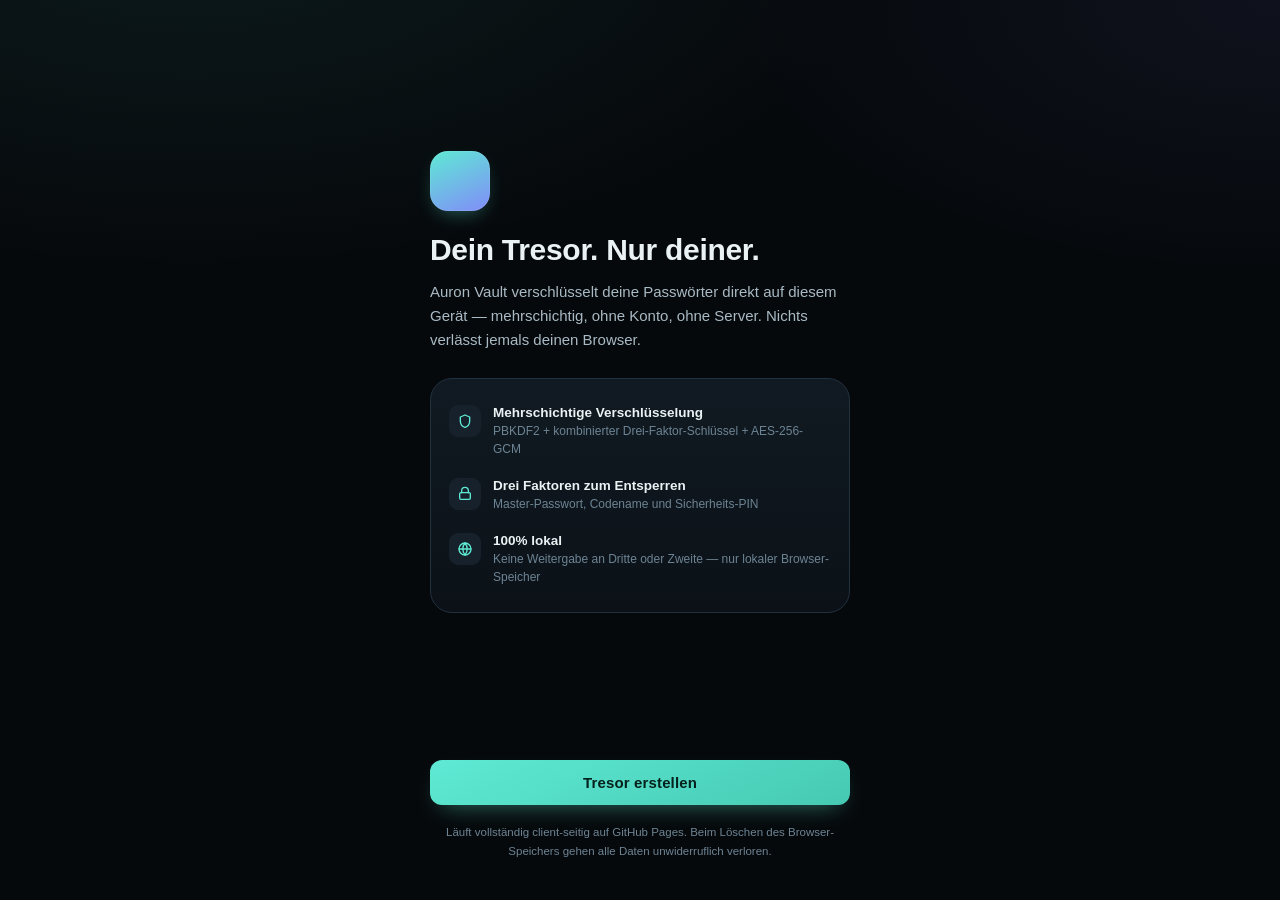
==== index.html @ d72d0cc3 "Add system notifications for vault events" ====
<!DOCTYPE html>
<html lang="de">
<head>
<meta charset="UTF-8">
<meta name="viewport" content="width=device-width, initial-scale=1.0, maximum-scale=1, viewport-fit=cover">
<title>Auron Vault</title>
<meta name="description" content="Auron Vault — lokaler, verschlüsselter Passwort-Tresor und Notizen. Keine Server."><link rel="manifest" href="./manifest.json">
<link rel="icon" href="data:image/svg+xml,%3Csvg xmlns='http://www.w3.org/2000/svg' viewBox='0 0 100 100'%3E%3Cdefs%3E%3ClinearGradient id='g' x1='0' y1='0' x2='1' y2='1'%3E%3Cstop offset='0' stop-color='%235EEAD4'/%3E%3Cstop offset='1' stop-color='%23818CF8'/%3E%3C/linearGradient%3E%3C/defs%3E%3Cpath d='M50 6 L90 24 V50 C90 74 72 90 50 96 C28 90 10 74 10 50 V24 Z' fill='url(%23g)'/%3E%3C/svg%3E">
<style>
:root{
  --bg-0:#06090c;
  --bg-1:#0b1117;
  --bg-2:#111a22;
  --bg-3:#16212b;
  --line:#223140;
  --line-soft:#1a2530;
  --text-0:#eaf2f4;
  --text-1:#a9bac4;
  --text-2:#6d8494;
  --accent:#5eead4;
  --accent-dim:#2f8f81;
  --accent-ink:#04211c;
  --violet:#818cf8;
  --amber:#f0b74d;
  --danger:#ff5c72;
  --danger-dim:#3a1420;
  --danger-ink:#2a0810;
  --ok:#7ee08a;
  --folder:#9b8cff;
  --radius-s:10px;
  --radius-m:16px;
  --radius-l:22px;
  --mono: 'Auron Mono', ui-monospace, 'SFMono-Regular', 'JetBrains Mono', Menlo, Consolas, monospace;
  --sans: 'Auron Sans', -apple-system, BlinkMacSystemFont, 'Segoe UI', Inter, sans-serif;
  --safe-top: env(safe-area-inset-top, 0px);
  --safe-bottom: env(safe-area-inset-bottom, 0px);
}

@font-face{
  font-family:'Auron Sans';
  src: local('Inter'), local('-apple-system');
}

*,*::before,*::after{ box-sizing:border-box; }
html,body{ height:100%; }
body{
  margin:0;
  background:
    radial-gradient(1200px 600px at 15% -10%, rgba(94,234,212,.08), transparent 60%),
    radial-gradient(1000px 500px at 100% 0%, rgba(129,140,248,.07), transparent 55%),
    var(--bg-0);
  color:var(--text-0);
  font-family:var(--sans);
  -webkit-font-smoothing:antialiased;
  overflow-x:hidden;
  min-height:100vh;
  min-height:100dvh;
}
::selection{ background:rgba(94,234,212,.25); color:var(--text-0); }

.hairline-bg{
  position:fixed; inset:0; z-index:0; pointer-events:none;
  background-image:
    linear-gradient(rgba(255,255,255,.025) 1px, transparent 1px),
    linear-gradient(90deg, rgba(255,255,255,.025) 1px, transparent 1px);
  background-size: 34px 34px;
  mask-image: radial-gradient(1000px 700px at 50% 0%, black, transparent 75%);
}

#app{ position:relative; z-index:1; min-height:100vh; min-height:100dvh; display:flex; flex-direction:column; }

/* ---------- Typography ---------- */
h1,h2,h3{ margin:0; font-weight:650; letter-spacing:-0.01em; }
p{ margin:0; }
.eyebrow{
  font-family:var(--mono); font-size:11.5px; letter-spacing:.14em; text-transform:uppercase;
  color:var(--accent); display:flex; align-items:center; gap:8px;
}
.eyebrow::before{ content:''; width:16px; height:1px; background:var(--accent); display:inline-block; }
.mono{ font-family:var(--mono); }

/* ---------- Layout shells ---------- */
.screen{
  display:flex; flex-direction:column; justify-content:center;
  max-width:460px; width:100%; margin:0 auto;
  padding: calc(28px + var(--safe-top)) 20px calc(40px + var(--safe-bottom));
  animation: fadeUp .5s cubic-bezier(.16,1,.3,1);
  min-height:100vh; min-height:100dvh;
}
.screen.wide{ max-width:640px; }
.screen.top{ justify-content:flex-start; }
@keyframes fadeUp{ from{ opacity:0; transform:translateY(10px);} to{opacity:1; transform:translateY(0);} }

.brandmark{ display:flex; align-items:center; gap:11px; }
.brand-icon{
  width:36px; height:36px; border-radius:10px; flex-shrink:0;
  background: linear-gradient(155deg, var(--accent), var(--violet));
  display:flex; align-items:center; justify-content:center;
  box-shadow: 0 0 0 1px rgba(255,255,255,.08) inset, 0 8px 20px -8px rgba(94,234,212,.45);
}
.brand-icon svg{ width:19px; height:19px; }
.brand-name{ font-weight:700; font-size:16.5px; letter-spacing:-.01em; }
.brand-name b{ color:var(--accent); font-weight:700; }

/* ---------- Cards / surfaces ---------- */
.card{
  background: linear-gradient(180deg, var(--bg-2), var(--bg-1));
  border:1px solid var(--line);
  border-radius: var(--radius-l);
  padding:22px;
}
.card + .card{ margin-top:14px; }
.panel{
  background:var(--bg-1);
  border:1px solid var(--line-soft);
  border-radius:var(--radius-m);
  padding:16px;
}

/* ---------- Forms ---------- */
.field{ margin-bottom:16px; }
.field label{
  display:block; font-size:12.5px; color:var(--text-1); margin-bottom:7px;
  font-weight:600; letter-spacing:.01em;
}
.field .hint{ font-size:11.5px; color:var(--text-2); margin-top:6px; line-height:1.5; }
.input-wrap{ position:relative; display:flex; align-items:stretch; }
input[type=text], input[type=password], input[type=tel], textarea{
  width:100%; background:var(--bg-3); border:1px solid var(--line);
  color:var(--text-0); border-radius:var(--radius-s);
  padding:13px 14px; font-size:15.5px; font-family:var(--sans);
  outline:none; transition:border-color .15s, box-shadow .15s, background .15s;
  -webkit-appearance:none;
}
input.mono, .input-mono{ font-family:var(--mono); letter-spacing:.03em; }
input:focus{ border-color:var(--accent-dim); box-shadow:0 0 0 3px rgba(94,234,212,.12); background:var(--bg-2); }
input::placeholder{ color:var(--text-2); }
.input-wrap .toggle-visibility{
  position:absolute; right:6px; top:50%; transform:translateY(-50%);
  background:none; border:none; color:var(--text-2); cursor:pointer;
  padding:8px; border-radius:8px; display:flex;
}
.input-wrap .toggle-visibility:hover{ color:var(--text-1); background:rgba(255,255,255,.04); }
.input-wrap input{ padding-right:42px; }

/* PIN dots input */
.pin-row{ display:flex; gap:10px; justify-content:center; }
.pin-box{
  width:46px; height:54px; border-radius:12px; background:var(--bg-3);
  border:1px solid var(--line); display:flex; align-items:center; justify-content:center;
  font-family:var(--mono); font-size:20px; color:var(--text-0);
}
.pin-box.filled{ border-color:var(--accent-dim); background:var(--bg-2); }
.pin-box.active{ border-color:var(--accent); box-shadow:0 0 0 3px rgba(94,234,212,.12); }
#pinHiddenInput{ position:absolute; opacity:0; pointer-events:none; height:0; width:0; }

/* Codename group input, four segments */
.seg-row{ display:flex; align-items:center; gap:6px; }
.seg-row input{ text-align:center; text-transform:uppercase; padding:13px 6px; }
.seg-sep{ color:var(--text-2); font-family:var(--mono); }

/* ---------- Buttons ---------- */
.btn{
  appearance:none; border:none; cursor:pointer; font-family:var(--sans);
  font-size:15px; font-weight:650; border-radius:12px; padding:14px 18px;
  display:inline-flex; align-items:center; justify-content:center; gap:8px;
  width:100%; transition:transform .12s, filter .12s, background .15s, box-shadow .15s;
  letter-spacing:.01em;
}
.btn:active{ transform:scale(.98); }
.btn-primary{
  background:linear-gradient(155deg, var(--accent), #46c9b3);
  color:var(--accent-ink);
  box-shadow:0 10px 24px -12px rgba(94,234,212,.55);
}
.btn-primary:hover{ filter:brightness(1.06); }
.btn-primary:disabled{ opacity:.4; cursor:not-allowed; filter:none; box-shadow:none; }
.btn-secondary{
  background:var(--bg-3); color:var(--text-0); border:1px solid var(--line);
}
.btn-secondary:hover{ border-color:var(--text-2); }
.btn-ghost{
  background:transparent; color:var(--text-1); border:1px solid transparent;
  padding:10px 12px; width:auto; font-weight:600; font-size:13.5px;
}
.btn-ghost:hover{ color:var(--text-0); background:rgba(255,255,255,.03); }
.btn-danger{
  background:linear-gradient(155deg, var(--danger), #d43a52);
  color:#2a0810; box-shadow:0 10px 24px -12px rgba(255,92,114,.5);
}
.btn-danger:hover{ filter:brightness(1.07); }
.btn-danger-outline{
  background:var(--danger-dim); color:var(--danger); border:1px solid rgba(255,92,114,.35);
}
.btn-sm{ padding:9px 14px; font-size:13px; width:auto; }
.btn-row{ display:flex; gap:10px; }
.btn-row .btn{ flex:1; }
.btn-icon{ width:38px; height:38px; padding:0; border-radius:10px; flex-shrink:0; }

/* ---------- Nav / progress ---------- */
.step-track{ display:flex; gap:6px; margin-bottom:22px; }
.step-dot{ height:4px; flex:1; border-radius:2px; background:var(--line); overflow:hidden; }
.step-dot .fill{ height:100%; width:0%; background:linear-gradient(90deg,var(--accent),var(--violet)); transition:width .35s cubic-bezier(.16,1,.3,1); }

/* ---------- Misc components ---------- */
.badge{
  display:inline-flex; align-items:center; gap:6px; font-size:11px; font-weight:700;
  padding:5px 10px; border-radius:999px; font-family:var(--mono); letter-spacing:.04em;
}
.badge-accent{ background:rgba(94,234,212,.12); color:var(--accent); border:1px solid rgba(94,234,212,.25); }
.badge-amber{ background:rgba(240,183,77,.12); color:var(--amber); border:1px solid rgba(240,183,77,.25); }
.badge-danger{ background:rgba(255,92,114,.12); color:var(--danger); border:1px solid rgba(255,92,114,.3); }
.badge-ok{ background:rgba(126,224,138,.12); color:var(--ok); border:1px solid rgba(126,224,138,.28); }

.divider{ height:1px; background:var(--line-soft); margin:18px 0; border:none; }
.strength-bar{ height:5px; border-radius:3px; background:var(--line); overflow:hidden; margin-top:9px; }
.strength-bar .fill{ height:100%; width:0%; transition:width .25s, background .25s; }

.alert{
  border-radius:14px; padding:14px 15px; font-size:13px; line-height:1.55;
  display:flex; gap:10px; align-items:flex-start;
}
.alert svg{ flex-shrink:0; margin-top:1px; }
.alert-danger{ background:var(--danger-dim); border:1px solid rgba(255,92,114,.3); color:#ffc3cd; }
.alert-amber{ background:rgba(240,183,77,.08); border:1px solid rgba(240,183,77,.25); color:#f5d59a; }
.alert-info{ background:rgba(129,140,248,.08); border:1px solid rgba(129,140,248,.25); color:#c7cbfb; }

.copy-box{
  display:flex; align-items:center; justify-content:space-between; gap:10px;
  background:var(--bg-0); border:1px dashed var(--line); border-radius:12px;
  padding:14px 15px; font-family:var(--mono); font-size:17px; letter-spacing:.08em; color:var(--accent);
  word-break:break-all;
}

.toast-stack{ position:fixed; bottom:calc(20px + var(--safe-bottom)); top:auto; left:0; right:0; z-index:200; display:flex; flex-direction:column-reverse; align-items:center; gap:8px; pointer-events:none; padding:0 16px; transition:bottom .15s; }
.toast-stack.above-tabbar{ bottom:calc(96px + var(--safe-bottom)); }
.toast{
  background:var(--bg-2); border:1px solid var(--line); color:var(--text-0);
  padding:11px 16px; border-radius:12px; font-size:13.5px; font-weight:600;
  box-shadow:0 12px 30px -10px rgba(0,0,0,.6); display:flex; align-items:center; gap:8px;
  animation:toastIn .25s cubic-bezier(.16,1,.3,1);
}
.toast.ok{ border-color:rgba(126,224,138,.35); }
.toast.danger{ border-color:rgba(255,92,114,.4); }
@keyframes toastIn{ from{opacity:0; transform:translateY(10px);} to{opacity:1; transform:translateY(0);} }

/* Modal / sheet */
.overlay{
  position:fixed; inset:0; z-index:150; background:rgba(4,7,10,.72); backdrop-filter:blur(6px);
  display:flex; align-items:flex-end; justify-content:center;
  animation:overlayIn .2s ease;
}
@keyframes overlayIn{ from{opacity:0;} to{opacity:1;} }
@media (min-width:560px){ .overlay{ align-items:center; } }
.sheet{
  width:100%; max-width:440px; background:var(--bg-1); border:1px solid var(--line);
  border-radius:22px 22px 0 0; padding:22px 20px calc(22px + var(--safe-bottom));
  animation:sheetIn .3s cubic-bezier(.16,1,.3,1);
  max-height:88vh; overflow-y:auto;
}
@media (min-width:560px){ .sheet{ border-radius:22px; margin:20px; } }
@keyframes sheetIn{ from{ transform:translateY(24px); opacity:0;} to{transform:translateY(0); opacity:1;} }

/* Dashboard specific */
.topbar{
  display:flex; align-items:center; justify-content:space-between;
  padding: calc(16px + var(--safe-top)) 18px 14px; position:sticky; top:0; z-index:20;
  background:linear-gradient(180deg, var(--bg-0) 65%, transparent);
  backdrop-filter:blur(6px);
}
.main-scroll{ flex:1; max-width:640px; width:100%; margin:0 auto; padding:0 18px calc(96px + var(--safe-bottom)); }
.tabbar{
  position:fixed; bottom:0; left:0; right:0; z-index:60;
  padding: 10px 14px calc(10px + var(--safe-bottom));
  background:linear-gradient(180deg, transparent, var(--bg-0) 30%);
}
.tabbar-inner{
  max-width:420px; margin:0 auto; background:var(--bg-2); border:1px solid var(--line);
  border-radius:18px; display:flex; padding:6px; gap:4px;
  box-shadow:0 16px 40px -14px rgba(0,0,0,.65);
}
.tab-btn{
  flex:1; background:none; border:none; color:var(--text-2); cursor:pointer;
  display:flex; flex-direction:column; align-items:center; gap:3px; padding:8px 4px;
  border-radius:12px; font-size:10.5px; font-weight:700; letter-spacing:.02em; font-family:var(--sans);
  transition:color .15s, background .15s;
}
.tab-btn.active{ color:var(--accent-ink); background:linear-gradient(155deg,var(--accent),#46c9b3); }
.tab-btn svg{ width:19px; height:19px; }

.entry-card{
  background:var(--bg-2); border:1px solid var(--line); border-radius:16px;
  padding:15px; display:flex; align-items:center; gap:13px; cursor:pointer;
  transition:border-color .15s, transform .12s;
}
.entry-card:hover{ border-color:var(--accent-dim); }
.entry-card:active{ transform:scale(.99); }
.entry-card + .entry-card{ margin-top:10px; }
.entry-avatar{
  width:42px; height:42px; border-radius:12px; flex-shrink:0;
  display:flex; align-items:center; justify-content:center; font-weight:700; font-size:15px;
  color:var(--bg-0);
}
.entry-title{ font-weight:650; font-size:14.5px; }
.entry-sub{ font-size:12.5px; color:var(--text-2); margin-top:2px; }
.entry-meta{ margin-left:auto; display:flex; align-items:center; gap:8px; }
.note-folderbar{ display:flex; gap:8px; overflow-x:auto; padding:2px 0 10px; scrollbar-width:none; }
.note-folderbar::-webkit-scrollbar{ display:none; }
.note-folder-chip{ flex:0 0 auto; border:1px solid var(--line); background:var(--bg-2); color:var(--text-1); border-radius:999px; padding:8px 12px; font:600 12px var(--sans); cursor:pointer; }
.note-folder-chip.active{ color:var(--accent-ink); border-color:var(--accent); background:linear-gradient(155deg,var(--accent),#46c9b3); }
.note-folder-chip.manage{ color:var(--folder); border-color:rgba(155,140,255,.35); }
.note-folder-badge{ display:inline-flex; align-items:center; gap:5px; color:var(--folder); font-size:10.5px; margin-top:4px; }

.empty-state{ text-align:center; padding:50px 20px; color:var(--text-2); }
.empty-state svg{ margin-bottom:14px; opacity:.6; }
.empty-state h3{ color:var(--text-1); font-size:15px; margin-bottom:6px; }
.empty-state p{ font-size:13px; max-width:280px; margin:0 auto; line-height:1.6; }

.section-title{ font-size:13px; font-weight:700; color:var(--text-1); letter-spacing:.03em; text-transform:uppercase; margin:22px 0 10px; }
.section-title:first-child{ margin-top:0; }

.settings-row{
  display:flex; align-items:center; justify-content:space-between; gap:12px;
  padding:15px 0; border-bottom:1px solid var(--line-soft);
}
.settings-row:last-child{ border-bottom:none; }
.settings-row-text b{ display:block; font-size:14px; font-weight:650; margin-bottom:3px; }
.settings-row-text span{ font-size:12px; color:var(--text-2); line-height:1.5; display:block; max-width:280px; }

.switch{ width:46px; height:27px; border-radius:999px; background:var(--bg-3); border:1px solid var(--line); position:relative; cursor:pointer; flex-shrink:0; transition:background .2s; }
.switch::after{ content:''; position:absolute; top:2px; left:2px; width:21px; height:21px; border-radius:50%; background:var(--text-1); transition:transform .2s, background .2s; }
.switch.on{ background:var(--accent-dim); border-color:var(--accent); }
.switch.on::after{ transform:translateX(19px); background:var(--accent-ink); }

.mode-card{
  border-radius:18px; padding:18px; border:1.5px solid var(--line); cursor:pointer; transition:border-color .15s, background .15s;
  background:var(--bg-2);
}
.mode-card.selected{ border-color:var(--accent); background:linear-gradient(180deg, rgba(94,234,212,.06), var(--bg-2)); }
.mode-card.danger-mode.selected{ border-color:var(--danger); background:linear-gradient(180deg, rgba(255,92,114,.07), var(--bg-2)); }
.mode-card + .mode-card{ margin-top:12px; }

.gen-controls{ display:flex; align-items:center; gap:10px; margin-top:10px; }
.gen-controls .btn{ width:auto; flex:none; }

.lock-icon-pulse{ animation:pulse 2.4s ease-in-out infinite; }
@keyframes pulse{ 0%,100%{ opacity:1; } 50%{ opacity:.55; } }

.copyable{ cursor:pointer; }
.copyable:active{ opacity:.7; }

.footer-note{ text-align:center; font-size:11.5px; color:var(--text-2); margin-top:18px; line-height:1.6; }
.footer-note a{ color:var(--text-1); }

@media (max-width:380px){
  .pin-box{ width:40px; height:50px; }
  .copy-box{ font-size:14.5px; }
}

.visually-hidden{ position:absolute; width:1px; height:1px; overflow:hidden; clip:rect(0,0,0,0); }
[data-view]{ display:none; }
[data-view].is-active{ display:flex; flex-direction:column; }
<style>
.feature-grid{display:grid;grid-template-columns:repeat(2,minmax(0,1fr));gap:9px;margin:12px 0}.feature-stat{background:var(--bg-2);border:1px solid var(--line);border-radius:14px;padding:13px}.feature-stat b{display:block;font-size:18px;margin-bottom:3px}.feature-stat span{font-size:11px;color:var(--text-2)}
.feature-chip{flex:0 0 auto;border:1px solid var(--line);background:var(--bg-2);color:var(--text-1);border-radius:999px;padding:7px 10px;font:600 11.5px var(--sans);cursor:pointer}.feature-chip.active{background:var(--accent);color:var(--accent-ink);border-color:var(--accent)}
.feature-tools{display:flex;gap:7px;overflow-x:auto;padding-bottom:8px;scrollbar-width:none}.feature-tools::-webkit-scrollbar{display:none}.favorite-mark{color:var(--amber)}.archive-mark{color:var(--text-2);font-size:10px}
.markdown-preview{line-height:1.65;font-size:14px;color:var(--text-1)}.markdown-preview h1,.markdown-preview h2,.markdown-preview h3{color:var(--text-0);margin:12px 0 6px}.markdown-preview code{font-family:var(--mono);background:var(--bg-3);padding:2px 5px;border-radius:5px}
[data-theme="light"]{--bg-0:#f4f7f8;--bg-1:#fff;--bg-2:#edf2f4;--bg-3:#e5ecef;--line:#cbd7dc;--line-soft:#dce5e8;--text-0:#122027;--text-1:#40545d;--text-2:#71848c;--accent-ink:#06352e}
</style></head><body><div id="app"></div>
<div class="toast-stack" id="toastStack"></div>

<script>
/* =========================================================================
   AURON VAULT — Lokaler, verschlüsselter Passwort-Manager
   100% Client-seitig. Keine Netzwerk-Requests. Keine Analytics.
   Alle Daten verbleiben ausschließlich in localStorage des Browsers.
   ========================================================================= */

const AV = {}; // Namespace

/* ---------------------------------------------------------------------
   STORAGE KEYS
--------------------------------------------------------------------- */
AV.KEYS = {
  VAULT_META: 'auron_vault_meta_v1',      // öffentliche, unverschlüsselte Metadaten (Salt, KDF-Params, Vault-Name, verschl. Blob)
  SESSION: 'auron_session_v1',            // rein in-memory, NICHT localStorage (siehe AV.session)
};

/* ---------------------------------------------------------------------
   KRYPTO-KERN
   Mehrschichtige Verschlüsselung:
   1) Master-Passwort + Codename + PIN werden über PBKDF2 (SHA-256, hohe Iterationszahl)
      zu einem Schlüssel-Material kombiniert (getrennte Salts je Faktor).
   2) Die drei abgeleiteten Schlüssel werden per HKDF-artiger Kombination (SHA-256)
      zu einem finalen 256-bit AES-GCM Schlüssel verschmolzen ("Drei-Faktor-Schlüssel").
   3) Nutzdaten (Passwort-Einträge) werden zusätzlich mit AES-GCM verschlüsselt,
      wobei jeder Eintrag sein eigenes IV erhält (envelope encryption).
   4) Der Vault selbst (Liste aller Einträge) ist nochmals als Ganzes AES-GCM-verschlüsselt.
   Damit sind es bewusst mehrere Verschlüsselungs-"Methoden"/Schichten:
   PBKDF2 (Ableitung) -> HKDF-Merge (Kombination dreier Faktoren) -> AES-256-GCM (Envelope, pro Eintrag) -> AES-256-GCM (Gesamt-Vault)
--------------------------------------------------------------------- */
AV.crypto = (() => {
  const enc = new TextEncoder();
  const dec = new TextDecoder();

  function randomBytes(len){
    const b = new Uint8Array(len);
    crypto.getRandomValues(b);
    return b;
  }
  function toB64(buf){
    const bytes = buf instanceof Uint8Array ? buf : new Uint8Array(buf);
    let bin = '';
    for(let i=0;i<bytes.length;i++) bin += String.fromCharCode(bytes[i]);
    return btoa(bin);
  }
  function fromB64(str){
    const bin = atob(str);
    const bytes = new Uint8Array(bin.length);
    for(let i=0;i<bin.length;i++) bytes[i] = bin.charCodeAt(i);
    return bytes;
  }

  async function pbkdf2(input, salt, iterations, bits){
    const keyMaterial = await crypto.subtle.importKey(
      'raw', enc.encode(input), {name:'PBKDF2'}, false, ['deriveBits']
    );
    const bitsBuf = await crypto.subtle.deriveBits(
      { name:'PBKDF2', salt, iterations, hash:'SHA-256' },
      keyMaterial, bits
    );
    return new Uint8Array(bitsBuf);
  }

  async function sha256(bytesArrayList){
    // Kombiniert mehrere Byte-Arrays und hasht sie (HKDF-artige Merge-Stufe)
    let total = 0;
    bytesArrayList.forEach(a => total += a.length);
    const combined = new Uint8Array(total);
    let offset = 0;
    bytesArrayList.forEach(a => { combined.set(a, offset); offset += a.length; });
    const digest = await crypto.subtle.digest('SHA-256', combined);
    return new Uint8Array(digest);
  }

  async function importAesKey(rawKeyBytes){
    return crypto.subtle.importKey('raw', rawKeyBytes, {name:'AES-GCM'}, false, ['encrypt','decrypt']);
  }

  async function aesEncrypt(rawKeyBytes, plaintext){
    const key = await importAesKey(rawKeyBytes);
    const iv = randomBytes(12);
    const ct = await crypto.subtle.encrypt({name:'AES-GCM', iv}, key, enc.encode(plaintext));
    return { iv: toB64(iv), ct: toB64(ct) };
  }

  async function aesDecrypt(rawKeyBytes, ivB64, ctB64){
    const key = await importAesKey(rawKeyBytes);
    const iv = fromB64(ivB64);
    const ct = fromB64(ctB64);
    const pt = await crypto.subtle.decrypt({name:'AES-GCM', iv}, key, ct);
    return dec.decode(pt);
  }

  const ITER_MASTER = 210000;
  const ITER_CODENAME = 120000;
  const ITER_PIN = 60000;

  /**
   * Leitet aus den drei Geheimnissen (Master-Passwort, Codename, PIN)
   * einen finalen 256-bit Schlüssel ab. Jeder Faktor bekommt eigenes Salt
   * und eigene Iterationsanzahl (unterschiedliche "Methoden"-Gewichtung),
   * anschließend werden die drei Zwischenergebnisse via SHA-256 verschmolzen.
   */
  async function deriveVaultKey(masterPassword, codename, pin, salts){
    const kMaster = await pbkdf2(masterPassword, fromB64(salts.masterSalt), ITER_MASTER, 256);
    const kCode   = await pbkdf2(codename.toUpperCase(), fromB64(salts.codeSalt), ITER_CODENAME, 256);
    const kPin    = await pbkdf2(pin, fromB64(salts.pinSalt), ITER_PIN, 256);
    const merged  = await sha256([kMaster, kCode, kPin, enc.encode('AURON-VAULT-v1')]);
    return merged; // Uint8Array(32)
  }

  async function hashForVerification(bytes, extraSaltB64){
    // Separater Verifier-Hash (nicht der eigentliche Schlüssel!), um Login ohne
    // Entschlüsselung testen zu können, ohne den echten Schlüssel preiszugeben.
    const salt = fromB64(extraSaltB64);
    const h = await sha256([bytes, salt]);
    return toB64(h);
  }

  function genSalt(){ return toB64(randomBytes(16)); }

  return { randomBytes, toB64, fromB64, pbkdf2, sha256, aesEncrypt, aesDecrypt, deriveVaultKey, hashForVerification, genSalt };
})();

/* ---------------------------------------------------------------------
   GENERATOREN — Codename, Passwort, PIN, Recovery-Code
--------------------------------------------------------------------- */
AV.gen = (() => {
  const ALPHA = 'ABCDEFGHJKLMNPQRSTUVWXYZ'; // ohne I,O zur besseren Lesbarkeit
  const DIGITS = '0123456789';

  function pick(str){ return str[Math.floor(Math.random()*str.length)]; }
  function randDigits(n){ let s=''; for(let i=0;i<n;i++) s+=pick(DIGITS); return s; }
  function randAlphaNum2(){ return pick(ALPHA) + pick(DIGITS); }

  /** Codename im Format N7-X4-X9-21 : drei Blöcke (Buchstabe+Ziffer) + ein Block aus zwei Ziffern */
  function codename(){
    return [randAlphaNum2(), randAlphaNum2(), randAlphaNum2(), randDigits(2)].join('-');
  }
  function isValidCodenameFormat(v){
    return /^[A-Z]\d-[A-Z]\d-[A-Z]\d-\d{2}$/.test((v||'').toUpperCase());
  }

  /** Starkes Master-Passwort: Mischung aus Wörtern + Sonderzeichen + Zahlen, min. 20 Zeichen */
  const WORDS = ['Fjord','Nebel','Kompass','Granit','Zeder','Klippe','Meridian','Aster','Falke','Ozean','Ember','Krater','Halcyon','Vesper','Onyx','Lumen','Zephyr','Coral','Basalt','Rune','Delta','Orion','Vault','Cipher','Quarz','Sirius','Tundra','Amber','Nova','Glacier'];
  const SPECIAL = '!@#$%^&*-_+=?';
  function masterPassword(len=24){
    let parts = [];
    while(parts.join('').length < len - 6){
      parts.push(pick(WORDS));
    }
    let pw = parts.join(pick(SPECIAL));
    pw += pick(SPECIAL) + randDigits(3) + pick(SPECIAL);
    // Großbuchstaben in der Mitte einstreuen
    if(Math.random()>0.5){ pw = pw.slice(0,1).toUpperCase()+pw.slice(1); }
    while(pw.length < len){ pw += pick(DIGITS); }
    return pw.slice(0, Math.max(len, pw.length));
  }

  function pin(n=6){ return randDigits(n); }

  /** Recovery Code: 6 Gruppen à 4 alphanumerische Zeichen, sehr hohe Entropie */
  function recoveryCode(){
    const SET = 'ABCDEFGHJKLMNPQRSTUVWXYZ23456789';
    const groups = [];
    for(let g=0; g<6; g++){
      let block='';
      for(let i=0;i<4;i++) block += pick(SET);
      groups.push(block);
    }
    return groups.join('-');
  }

  function entryPassword(len=18, opts={upper:true,lower:true,digits:true,symbols:true}){
    let pool = '';
    if(opts.lower) pool += 'abcdefghijkmnopqrstuvwxyz';
    if(opts.upper) pool += ALPHA;
    if(opts.digits) pool += DIGITS;
    if(opts.symbols) pool += '!@#$%^&*-_+=?';
    if(!pool) pool = 'abcdefghijkmnopqrstuvwxyz';
    let out = '';
    for(let i=0;i<len;i++) out += pick(pool);
    return out;
  }

  return { codename, isValidCodenameFormat, masterPassword, pin, recoveryCode, entryPassword };
})();

/* ---------------------------------------------------------------------
   PASSWORT-STÄRKE-SCHÄTZUNG (heuristisch, rein lokal)
--------------------------------------------------------------------- */
AV.strength = (pw) => {
  if(!pw) return {score:0,label:'—',color:'var(--line)'};
  let score = 0;
  if(pw.length >= 8) score++;
  if(pw.length >= 14) score++;
  if(pw.length >= 20) score++;
  if(/[a-z]/.test(pw) && /[A-Z]/.test(pw)) score++;
  if(/\d/.test(pw)) score++;
  if(/[^A-Za-z0-9]/.test(pw)) score++;
  const map = [
    {label:'Sehr schwach', color:'var(--danger)'},
    {label:'Schwach', color:'var(--danger)'},
    {label:'Ausreichend', color:'var(--amber)'},
    {label:'Gut', color:'var(--amber)'},
    {label:'Stark', color:'var(--ok)'},
    {label:'Sehr stark', color:'var(--accent)'},
    {label:'Exzellent', color:'var(--accent)'},
  ];
  const idx = Math.min(score, map.length-1);
  return { score: Math.min(100, Math.round((score/6)*100)), ...map[idx] };
};

/* ---------------------------------------------------------------------
   STORAGE LAYER
   AV.KEYS.VAULT_META enthält ausschließlich verschlüsselte / gehashte Daten
   plus unkritische Metadaten (Vault-Name, Erstellungsdatum, Modus).
   Nichts davon verlässt jemals den Browser (kein fetch/XHR im gesamten Code).
--------------------------------------------------------------------- */
AV.store = {
  loadMeta(){
    try{
      const raw = localStorage.getItem(AV.KEYS.VAULT_META);
      return raw ? JSON.parse(raw) : null;
    }catch(e){ return null; }
  },
  saveMeta(meta){
    localStorage.setItem(AV.KEYS.VAULT_META, JSON.stringify(meta));
  },
  wipeAll(){
    localStorage.removeItem(AV.KEYS.VAULT_META);
  },
  exists(){
    return !!AV.store.loadMeta();
  }
};

/* ---------------------------------------------------------------------
   APP STATE (in-memory only für sensible Laufzeitdaten)
--------------------------------------------------------------------- */
AV.state = {
  route: 'loading',
  onboarding: {
    vaultName: '',
    codename: '',
    masterPassword: '',
    pin: '',
    mode: 'secure', // 'secure' | 'extreme'
  },
  session: {
    unlocked: false,
    vaultKey: null,        // Uint8Array(32) — nur im Speicher, nie persistiert
    entries: [],            // entschlüsselte Einträge, nur im Speicher
    notes: [],               // entschlüsselte Notizen, nur im Speicher
    folders: [],              // verschlüsselte Notizen-Ordner, nur im Speicher
    trash: {notes:[],entries:[]},
    failedAttempts: 0,
    recoveryLockActive: false,
  },
  loginForm: { masterPassword:'', codename:'', pin:'' },
  ui: {
    activeTab: 'vault',
    revealedEntryId: null,
    activeNotesFolder: null,
  }
};

function toast(msg, kind=''){
  const stack = document.getElementById('toastStack');
  stack.classList.toggle('above-tabbar', !!document.querySelector('.tabbar'));
  const el = document.createElement('div');
  el.className = 'toast ' + kind;
  el.textContent = msg;
  stack.appendChild(el);

  // Wenn System-Benachrichtigungen aktiviert sind, wird jede wichtige
  // Auron-Vault-Aktion, die einen Toast auslöst, zusätzlich gemeldet.
  try{
    const meta = AV.store.loadMeta();
    if(
      meta?.notificationsEnabled &&
      'Notification' in window &&
      Notification.permission === 'granted' &&
      typeof notify === 'function'
    ){
      setTimeout(()=>notify('Auron Vault', msg, 'auron-event-' + Date.now()), 0);
    }
  }catch(e){}

  setTimeout(()=>{ el.style.transition='opacity .25s, transform .25s'; el.style.opacity='0'; el.style.transform='translateY(6px)'; setTimeout(()=>el.remove(), 250); }, 2600);
}

function copyToClipboard(text, label){
  navigator.clipboard?.writeText(text).then(()=>{
    toast((label||'Kopiert') + ' in Zwischenablage', 'ok');
  }).catch(()=>{ toast('Kopieren fehlgeschlagen', 'danger'); });
}

function el(tag, attrs={}, children=[]){
  const e = document.createElement(tag);
  for(const [k,v] of Object.entries(attrs)){
    if(k==='class') e.className = v;
    else if(k==='html') e.innerHTML = v;
    else if(k.startsWith('on') && typeof v === 'function') e.addEventListener(k.slice(2), v);
    else if(v !== false && v !== null && v !== undefined) e.setAttribute(k, v);
  }
  (Array.isArray(children)?children:[children]).forEach(c=>{
    if(c===null||c===undefined) return;
    e.appendChild(typeof c === 'string' ? document.createTextNode(c) : c);
  });
  return e;
}

function svgIcon(name, size=18){
  const icons = {
    shield: `<path d="M12 3l7 3v6c0 5-3.5 8.5-7 9.5-3.5-1-7-4.5-7-9.5V6l7-3z"/>`,
    lock: `<rect x="4" y="10" width="16" height="10" rx="2"/><path d="M7 10V7a5 5 0 0110 0v3"/>`,
    eye: `<path d="M1 12s4-7 11-7 11 7 11 7-4 7-11 7-11-7-11-7z"/><circle cx="12" cy="12" r="3"/>`,
    eyeOff: `<path d="M3 3l18 18"/><path d="M10.6 5.1A11 11 0 0112 5c7 0 11 7 11 7a17.7 17.7 0 01-3.6 4.4M6.5 6.6C3.4 8.5 1 12 1 12s4 7 11 7a10.8 10.8 0 004.5-1"/><path d="M9.9 9.9a3 3 0 104.2 4.2"/>`,
    copy: `<rect x="9" y="9" width="12" height="12" rx="2"/><path d="M5 15H4a2 2 0 01-2-2V4a2 2 0 012-2h9a2 2 0 012 2v1"/>`,
    plus: `<path d="M12 5v14M5 12h14"/>`,
    folder: `<path d="M3 7a2 2 0 012-2h5l2 2h7a2 2 0 012 2v8a2 2 0 01-2 2H5a2 2 0 01-2-2V7z"/>`,
    folderPlus: `<path d="M3 7a2 2 0 012-2h5l2 2h7a2 2 0 012 2v8a2 2 0 01-2 2H5a2 2 0 01-2-2V7z"/><path d="M12 10v6M9 13h6"/>`,
    files: `<path d="M6 3h9l4 4v14H6a2 2 0 01-2-2V5a2 2 0 012-2z"/><path d="M15 3v5h5M8 12h8M8 16h8"/>`,
    key: `<circle cx="8" cy="15" r="4"/><path d="M10.5 12.5L20 3M17 6l3 3M14 9l2 2"/>`,
    settings: `<circle cx="12" cy="12" r="3"/><path d="M19.4 15a1.7 1.7 0 00.3 1.9l.1.1a2 2 0 11-2.8 2.8l-.1-.1a1.7 1.7 0 00-1.9-.3 1.7 1.7 0 00-1 1.5V21a2 2 0 01-4 0v-.1a1.7 1.7 0 00-1-1.6 1.7 1.7 0 00-1.9.3l-.1.1a2 2 0 11-2.8-2.8l.1-.1a1.7 1.7 0 00.3-1.9 1.7 1.7 0 00-1.5-1H3a2 2 0 010-4h.1a1.7 1.7 0 001.5-1 1.7 1.7 0 00-.3-1.9l-.1-.1a2 2 0 112.8-2.8l.1.1a1.7 1.7 0 001.9.3H9a1.7 1.7 0 001-1.5V3a2 2 0 014 0v.1a1.7 1.7 0 001 1.5 1.7 1.7 0 001.9-.3l.1-.1a2 2 0 112.8 2.8l-.1.1a1.7 1.7 0 00-.3 1.9V9a1.7 1.7 0 001.5 1H21a2 2 0 010 4h-.1a1.7 1.7 0 00-1.5 1z"/>`,
    alertTriangle: `<path d="M10.3 3.9L1.8 18a2 2 0 001.7 3h17a2 2 0 001.7-3L13.7 3.9a2 2 0 00-3.4 0z"/><path d="M12 9v4M12 17h.01"/>`,
    refresh: `<path d="M23 4v6h-6M1 20v-6h6"/><path d="M3.5 9a9 9 0 0114.9-3.4L23 10M1 14l4.6 4.4A9 9 0 0020.5 15"/>`,
    chevronRight: `<path d="M9 18l6-6-6-6"/>`,
    trash: `<path d="M3 6h18M8 6V4a2 2 0 012-2h4a2 2 0 012 2v2m3 0l-1 14a2 2 0 01-2 2H7a2 2 0 01-2-2L4 6h16z"/>`,
    check: `<path d="M20 6L9 17l-5-5"/>`,
    logout: `<path d="M9 21H5a2 2 0 01-2-2V5a2 2 0 012-2h4"/><path d="M16 17l5-5-5-5"/><path d="M21 12H9"/>`,
    edit: `<path d="M11 4H4a2 2 0 00-2 2v14a2 2 0 002 2h14a2 2 0 002-2v-7"/><path d="M18.5 2.5a2.1 2.1 0 013 3L12 15l-4 1 1-4 9.5-9.5z"/>`,
    search: `<circle cx="11" cy="11" r="7"/><path d="M21 21l-4.35-4.35"/>`,
    globe: `<circle cx="12" cy="12" r="9"/><path d="M3 12h18M12 3a14 14 0 010 18 14 14 0 010-18z"/>`,
    x: `<path d="M18 6L6 18M6 6l12 12"/>`,
    info: `<circle cx="12" cy="12" r="9"/><path d="M12 8h.01M11 12h1v5h1"/>`,
    zap: `<path d="M13 2L3 14h7l-1 8 11-13h-7l1-7z"/>`,
    dice: `<rect x="3" y="3" width="18" height="18" rx="4"/><circle cx="8" cy="8" r="1.2"/><circle cx="16" cy="16" r="1.2"/><circle cx="12" cy="12" r="1.2"/>`,
    download: `<path d="M12 3v12M6 11l6 6 6-6"/><path d="M4 21h16"/>`,
    fingerprint: `<path d="M12 3a9 9 0 00-9 9c0 3 1 5 2 6M12 3a9 9 0 019 9c0 4-1 6-2 7"/><path d="M12 7a5 5 0 00-5 5c0 3 1 4.5 2 6M12 7a5 5 0 015 5c0 2-.5 3.5-1.5 5"/><path d="M12 11a1 1 0 00-1 1c0 2 .5 3.5 1.5 5"/>`,
  };
  return `<svg width="${size}" height="${size}" viewBox="0 0 24 24" fill="none" stroke="currentColor" stroke-width="2" stroke-linecap="round" stroke-linejoin="round">${icons[name]||''}</svg>`;
}

/* ---------------------------------------------------------------------
   ROUTER
--------------------------------------------------------------------- */
function render(){
  const app = document.getElementById('app');
  app.innerHTML = '';
  const route = AV.state.route;
  const view = AV.views[route];
  if(view) app.appendChild(view());
}
function goTo(route){ AV.state.route = route; render(); window.scrollTo(0,0); }

AV.views = {};

function brandHeader(sub){
  return el('div', {class:'brandmark', style:'margin-bottom:26px;'}, [
    el('div',{class:'brand-icon'},[]),
    el('div',{},[
      el('div',{class:'brand-name'},['Auron ', el('b',{},'Vault')]),
      sub ? el('div',{style:'font-size:11px;color:var(--text-2);margin-top:1px;'},[sub]) : null
    ])
  ]);
}

function stepTrack(step, total){
  const track = el('div',{class:'step-track'});
  for(let i=0;i<total;i++){
    const dot = el('div',{class:'step-dot'});
    const fill = el('div',{class:'fill'});
    fill.style.width = i < step ? '100%' : (i===step-1?'100%':'0%');
    if(i <= step-1) fill.style.width = '100%'; else fill.style.width='0%';
    dot.appendChild(fill);
    track.appendChild(dot);
  }
  return track;
}

/* ---------- LOADING / ENTRY ---------- */
AV.views.loading = () => {
  const wrap = el('div',{class:'screen', style:'align-items:center; justify-content:center; text-align:center;'});
  wrap.appendChild(el('div',{class:'brand-icon lock-icon-pulse', style:'width:56px;height:56px;border-radius:16px;margin:0 auto 18px;'}));
  wrap.appendChild(el('div',{class:'mono', style:'color:var(--text-2); font-size:12px; letter-spacing:.1em;'},['AURON VAULT WIRD GEPRÜFT …']));
  setTimeout(()=>{
    goTo(AV.store.exists() ? 'login' : 'welcome');
  }, 450);
  return wrap;
};

/* ---------- WELCOME ---------- */
AV.views.welcome = () => {
  const s = el('div',{class:'screen', style:'justify-content:center;'});
  s.appendChild(el('div',{style:'flex:1; display:flex; flex-direction:column; justify-content:center;'},[
    el('div',{class:'brand-icon', style:'width:60px;height:60px;border-radius:18px;margin-bottom:22px;'},[]),
    el('h1',{style:'font-size:30px; line-height:1.15; margin-bottom:12px;'},['Dein Tresor.\nNur deiner.']),
    el('p',{style:'color:var(--text-1); font-size:15px; line-height:1.6; margin-bottom:26px;'},[
      'Auron Vault verschlüsselt deine Passwörter direkt auf diesem Gerät — mehrschichtig, ohne Konto, ohne Server. Nichts verlässt jemals deinen Browser.'
    ]),
    el('div',{class:'card', style:'padding:16px 18px; margin-bottom:24px;'},[
      featureRow('shield','Mehrschichtige Verschlüsselung','PBKDF2 + kombinierter Drei-Faktor-Schlüssel + AES-256-GCM'),
      featureRow('lock','Drei Faktoren zum Entsperren','Master-Passwort, Codename und Sicherheits-PIN'),
      featureRow('globe','100% lokal','Keine Weitergabe an Dritte oder Zweite — nur lokaler Browser-Speicher'),
    ]),
  ]));
  s.appendChild(el('button',{class:'btn btn-primary', onclick:()=>goTo('setupVaultName')},['Tresor erstellen']));
  s.appendChild(el('p',{class:'footer-note'},['Läuft vollständig client-seitig auf GitHub Pages. Beim Löschen des Browser-Speichers gehen alle Daten unwiderruflich verloren.']));
  return s;
};
function featureRow(icon,title,desc){
  return el('div',{style:'display:flex; gap:12px; align-items:flex-start; padding:10px 0;'},[
    el('div',{style:'width:32px;height:32px;border-radius:9px;background:var(--bg-3);display:flex;align-items:center;justify-content:center;color:var(--accent);flex-shrink:0;', html: svgIcon(icon,16)}),
    el('div',{},[
      el('div',{style:'font-size:13.5px; font-weight:650;'},[title]),
      el('div',{style:'font-size:12px; color:var(--text-2); margin-top:2px; line-height:1.5;'},[desc])
    ])
  ]);
}

/* ---------- ONBOARDING STEP 1: Tresor-Name ---------- */
AV.views.setupVaultName = () => {
  const s = el('div',{class:'screen'});
  s.appendChild(brandHeader('Einrichtung · Schritt 1 von 5'));
  s.appendChild(stepTrack(1,5));
  s.appendChild(el('h2',{style:'font-size:22px; margin-bottom:8px;'},['Wie soll dein Tresor heißen?']));
  s.appendChild(el('p',{style:'color:var(--text-1); font-size:14px; margin-bottom:22px; line-height:1.55;'},['Ein frei wählbarer Name, nur für dich sichtbar. Er hilft dir, deinen Tresor wiederzuerkennen.']));

  const input = el('input',{type:'text', placeholder:'z. B. Privater Tresor', maxlength:'40', value: AV.state.onboarding.vaultName});
  s.appendChild(el('div',{class:'field'},[
    el('label',{},['Tresor-Name']),
    input,
  ]));

  const btn = el('button',{class:'btn btn-primary', style:'margin-top:8px;'},['Weiter']);
  const update = () => { btn.disabled = input.value.trim().length < 2; };
  input.addEventListener('input', update); update();
  btn.addEventListener('click', ()=>{
    AV.state.onboarding.vaultName = input.value.trim();
    goTo('setupCodename');
  });
  s.appendChild(btn);
  s.appendChild(backLink('welcome'));
  setTimeout(()=>input.focus(), 50);
  return s;
};

function backLink(route, label='Zurück'){
  return el('button',{class:'btn btn-ghost', style:'margin-top:14px; align-self:center;', onclick:()=>goTo(route)},[label]);
}

/* ---------- ONBOARDING STEP 2: Codename ---------- */
AV.views.setupCodename = () => {
  const s = el('div',{class:'screen'});
  s.appendChild(brandHeader('Einrichtung · Schritt 2 von 5'));
  s.appendChild(stepTrack(2,5));
  s.appendChild(el('h2',{style:'font-size:22px; margin-bottom:8px;'},['Wähle deinen Codenamen']));
  s.appendChild(el('p',{style:'color:var(--text-1); font-size:14px; margin-bottom:22px; line-height:1.55;'},['Format: Buchstabe+Ziffer, dreimal, dann zwei Ziffern — z. B. ', el('span',{class:'mono', style:'color:var(--accent)'},['N7-X4-X9-21']), '. Er ersetzt einen Benutzernamen und ist einer deiner drei Schlüssel-Faktoren.']));

  const input = el('input',{type:'text', class:'input-mono', placeholder:'N7-X4-X9-21', maxlength:'14', value: AV.state.onboarding.codename, style:'text-transform:uppercase; text-align:center; font-size:19px; letter-spacing:.12em;'});
  const errorMsg = el('div',{class:'hint', style:'color:var(--danger); display:none;'},['Bitte im Format XX-XX-XX-XX eingeben (Buchstabe+Ziffer ×3, dann zwei Ziffern).']);

  s.appendChild(el('div',{class:'field'},[
    el('label',{},['Codename']),
    input,
    errorMsg,
  ]));

  s.appendChild(el('button',{class:'btn btn-secondary', style:'margin-bottom:18px;', onclick:()=>{
    input.value = AV.gen.codename();
    validate();
  }},[el('span',{html:svgIcon('dice',16)}),' Zufälligen Codenamen generieren']));

  const btn = el('button',{class:'btn btn-primary'},['Weiter']);
  function validate(){
    const raw = input.value.trim().toUpperCase();
    input.value = raw;
    const ok = AV.gen.isValidCodenameFormat(raw);
    errorMsg.style.display = (raw.length>0 && !ok) ? 'block' : 'none';
    btn.disabled = !ok;
    return ok;
  }
  input.addEventListener('input', validate);
  validate();

  btn.addEventListener('click', ()=>{
    if(!validate()) return;
    AV.state.onboarding.codename = input.value.trim().toUpperCase();
    goTo('setupMasterPassword');
  });
  s.appendChild(btn);
  s.appendChild(backLink('setupVaultName'));
  return s;
};

/* ---------- ONBOARDING STEP 3: Master-Passwort ---------- */
AV.views.setupMasterPassword = () => {
  const s = el('div',{class:'screen'});
  s.appendChild(brandHeader('Einrichtung · Schritt 3 von 5'));
  s.appendChild(stepTrack(3,5));
  s.appendChild(el('h2',{style:'font-size:22px; margin-bottom:8px;'},['Lege dein Master-Passwort fest']));
  s.appendChild(el('p',{style:'color:var(--text-1); font-size:14px; margin-bottom:22px; line-height:1.55;'},['Dein wichtigster Faktor. Je länger, desto sicherer — mindestens 16 Zeichen empfohlen.']));

  const wrap = el('div',{class:'input-wrap'});
  const input = el('input',{type:'password', class:'input-mono', placeholder:'Langes, einzigartiges Passwort', value: AV.state.onboarding.masterPassword});
  const toggleBtn = el('button',{type:'button', class:'toggle-visibility', html: svgIcon('eye',18)});
  toggleBtn.addEventListener('click', ()=>{
    const show = input.type === 'password';
    input.type = show ? 'text' : 'password';
    toggleBtn.innerHTML = svgIcon(show?'eyeOff':'eye',18);
  });
  wrap.appendChild(input); wrap.appendChild(toggleBtn);

  const strengthBar = el('div',{class:'strength-bar'},[el('div',{class:'fill'})]);
  const strengthLabel = el('div',{class:'hint'},['Stärke: —']);

  s.appendChild(el('div',{class:'field'},[
    el('label',{},['Master-Passwort']),
    wrap,
    strengthBar,
    strengthLabel,
  ]));

  s.appendChild(el('button',{class:'btn btn-secondary', style:'margin-bottom:18px;', onclick:()=>{
    input.value = AV.gen.masterPassword(24);
    input.type='text'; toggleBtn.innerHTML = svgIcon('eyeOff',18);
    updateStrength();
  }},[el('span',{html:svgIcon('dice',16)}),' Sicheres Passwort generieren']));

  const btn = el('button',{class:'btn btn-primary'},['Weiter']);
  function updateStrength(){
    const st = AV.strength(input.value);
    strengthBar.firstChild.style.width = st.score + '%';
    strengthBar.firstChild.style.background = st.color;
    strengthLabel.textContent = 'Stärke: ' + st.label + (input.value ? ` · ${input.value.length} Zeichen` : '');
    btn.disabled = input.value.length < 12;
  }
  input.addEventListener('input', updateStrength);
  updateStrength();

  btn.addEventListener('click', ()=>{
    if(input.value.length < 12){ toast('Bitte mindestens 12 Zeichen wählen','danger'); return; }
    AV.state.onboarding.masterPassword = input.value;
    goTo('setupPin');
  });
  s.appendChild(btn);
  s.appendChild(backLink('setupCodename'));
  return s;
};

/* ---------- ONBOARDING STEP 4: PIN ---------- */
AV.views.setupPin = () => {
  const s = el('div',{class:'screen'});
  s.appendChild(brandHeader('Einrichtung · Schritt 4 von 5'));
  s.appendChild(stepTrack(4,5));
  s.appendChild(el('h2',{style:'font-size:22px; margin-bottom:8px;'},['Sicherheits-PIN']));
  s.appendChild(el('p',{style:'color:var(--text-1); font-size:14px; margin-bottom:26px; line-height:1.55;'},['6-stelliger PIN als dritter Faktor. Wird bei jeder Anmeldung zusätzlich zu Master-Passwort und Codename abgefragt.']));

  s.appendChild(pinEntryComponent(AV.state.onboarding.pin, (val)=>{
    AV.state.onboarding.pin = val;
    btn.disabled = val.length !== 6;
  }));

  s.appendChild(el('button',{class:'btn btn-secondary', style:'margin:18px 0;', onclick:()=>{
    const p = AV.gen.pin(6);
    AV.state.onboarding.pin = p;
    goTo('setupPin');
  }},[el('span',{html:svgIcon('dice',16)}),' Zufälligen PIN generieren']));

  const btn = el('button',{class:'btn btn-primary'},['Weiter']);
  btn.disabled = AV.state.onboarding.pin.length !== 6;
  btn.addEventListener('click', ()=>{
    if(AV.state.onboarding.pin.length !== 6){ toast('Bitte 6-stelligen PIN eingeben','danger'); return; }
    goTo('setupSummary');
  });
  s.appendChild(btn);
  s.appendChild(backLink('setupMasterPassword'));
  return s;
};

function pinEntryComponent(initialValue, onChange){
  const container = el('div',{});
  const row = el('div',{class:'pin-row'});
  const hidden = el('input',{id:'pinHiddenInput', type:'tel', inputmode:'numeric', maxlength:'6', autocomplete:'off'});
  hidden.value = initialValue || '';
  const boxes = [];
  for(let i=0;i<6;i++){
    const box = el('div',{class:'pin-box'});
    boxes.push(box); row.appendChild(box);
  }
  function redraw(){
    const val = hidden.value;
    boxes.forEach((b,i)=>{
      b.textContent = val[i] ? '•' : '';
      b.classList.toggle('filled', !!val[i]);
      b.classList.toggle('active', i === val.length);
    });
    onChange(val);
  }
  hidden.addEventListener('input', ()=>{
    hidden.value = hidden.value.replace(/\D/g,'').slice(0,6);
    redraw();
  });
  row.addEventListener('click', ()=> hidden.focus());
  container.appendChild(row);
  container.appendChild(hidden);
  setTimeout(()=>{ redraw(); hidden.focus(); }, 30);
  return container;
}

/* ---------- ONBOARDING STEP 5: Zusammenfassung + Modus-Wahl ---------- */
AV.views.setupSummary = () => {
  const s = el('div',{class:'screen'});
  s.appendChild(brandHeader('Einrichtung · Schritt 5 von 5'));
  s.appendChild(stepTrack(5,5));
  s.appendChild(el('h2',{style:'font-size:22px; margin-bottom:8px;'},['Sicherheitsmodus wählen']));
  s.appendChild(el('p',{style:'color:var(--text-1); font-size:14px; margin-bottom:20px; line-height:1.55;'},['Du kannst das später jederzeit in den Einstellungen ändern.']));

  const ob = AV.state.onboarding;
  const secureCard = modeCard('secure', 'shield','Sicherer Modus','Empfohlen für die meisten Nutzer.', [
    'Normale Sitzungsdauer, manuelle Abmeldung',
    'Konto bleibt bei Fehlversuchen erhalten',
    'Recovery-Code als Notfall-Zugang'
  ], ob.mode==='secure');
  const extremeCard = modeCard('extreme','zap','Extremer Modus','Maximale Sicherheit — kompromisslos.', [
    'Sofortiger Logout bei Tab-Wechsel oder Bildschirmsperre',
    'Konto wird nach 5 Fehlversuchen automatisch gelöscht',
    'Für höchstes Risiko-Umfeld gedacht'
  ], ob.mode==='extreme', true);

  [secureCard, extremeCard].forEach(c=>{
    c.el.addEventListener('click', ()=>{
      ob.mode = c.value;
      secureCard.el.classList.toggle('selected', ob.mode==='secure');
      extremeCard.el.classList.toggle('selected', ob.mode==='extreme');
    });
  });
  s.appendChild(secureCard.el);
  s.appendChild(extremeCard.el);

  s.appendChild(el('div',{class:'alert alert-info', style:'margin-top:18px;'},[
    el('div',{html:svgIcon('info',16)}),
    el('div',{},['Im nächsten Schritt erhältst du deinen einmaligen Recovery-Code. Bewahre ihn sicher offline auf — er ist der einzige Weg zurück in deinen Tresor, falls du Master-Passwort, Codenamen oder PIN vergisst.'])
  ]));

  const btn = el('button',{class:'btn btn-primary', style:'margin-top:20px;'},['Tresor jetzt erstellen']);
  btn.addEventListener('click', createVault);
  s.appendChild(btn);
  s.appendChild(backLink('setupPin'));
  return s;
};

function modeCard(value, icon, title, desc, points, selected, dangerMode){
  const wrapper = el('div',{class:'mode-card' + (selected?' selected':'') + (dangerMode?' danger-mode':'')});
  wrapper.appendChild(el('div',{style:'display:flex; align-items:center; gap:10px; margin-bottom:8px;'},[
    el('div',{style:`width:34px;height:34px;border-radius:10px;display:flex;align-items:center;justify-content:center;background:${dangerMode?'var(--danger-dim)':'rgba(94,234,212,.1)'};color:${dangerMode?'var(--danger)':'var(--accent)'};`, html:svgIcon(icon,17)}),
    el('div',{},[
      el('div',{style:'font-weight:700; font-size:15px;'},[title]),
      el('div',{style:'font-size:12px; color:var(--text-2);'},[desc])
    ])
  ]));
  const list = el('ul',{style:'margin:8px 0 0; padding-left:0; list-style:none;'});
  points.forEach(p=>{
    list.appendChild(el('li',{style:'display:flex; gap:8px; font-size:12.5px; color:var(--text-1); padding:4px 0; line-height:1.5;'},[
      el('span',{style:`color:${dangerMode?'var(--danger)':'var(--accent)'}; flex-shrink:0;`},['→']),
      p
    ]));
  });
  wrapper.appendChild(list);
  return { el: wrapper, value };
}

/* ---------- Vault erzeugen ---------- */
async function createVault(){
  const ob = AV.state.onboarding;
  try{
    const salts = { masterSalt: AV.crypto.genSalt(), codeSalt: AV.crypto.genSalt(), pinSalt: AV.crypto.genSalt() };
    const vaultKey = await AV.crypto.deriveVaultKey(ob.masterPassword, ob.codename, ob.pin, salts);
    const verifierSalt = AV.crypto.genSalt();
    const verifierHash = await AV.crypto.hashForVerification(vaultKey, verifierSalt);

    // Leerer, verschlüsselter Vault-Inhalt (Layer: AES-256-GCM über das gesamte Entry-Array)
    const emptyPayload = JSON.stringify({ entries: [], notes: [], folders: [] });
    const encryptedVault = await AV.crypto.aesEncrypt(vaultKey, emptyPayload);

    const recoveryCode = AV.gen.recoveryCode();
    const recoverySalt = AV.crypto.genSalt();
    const recoveryHash = await AV.crypto.hashForVerification(new TextEncoder().encode(recoveryCode), recoverySalt);
    // Der Recovery-Code kann den Vault-Key selbst NICHT rekonstruieren (bewusst — bei Nutzung werden
    // alle Passwort-Einträge gesperrt/verworfen und ein neuer Vault-Key + leerer Vault erzeugt).

    const meta = {
      version: 1,
      vaultName: ob.vaultName,
      createdAt: Date.now(),
      mode: ob.mode, // 'secure' | 'extreme'
      salts,
      verifierSalt, verifierHash,
      recoverySalt, recoveryHash,
      encryptedVault,
      failedAttempts: 0,
      recoveryLockActive: false,
      lastRotationNotice: null,
    };
    AV.store.saveMeta(meta);

    AV.state.session.vaultKey = vaultKey;
    AV.state.session.entries = [];
    AV.state.session.unlocked = true;

    AV.state.onboarding._justCreatedRecoveryCode = recoveryCode;
    goTo('setupRecoveryReveal');
  }catch(e){
    console.error(e);
    toast('Fehler beim Erstellen des Tresors','danger');
  }
}

/* ---------- Recovery-Code Anzeige (einmalig) ---------- */
AV.views.setupRecoveryReveal = () => {
  const s = el('div',{class:'screen'});
  s.appendChild(brandHeader('Einrichtung abgeschlossen'));
  s.appendChild(el('div',{class:'badge badge-amber', style:'margin-bottom:16px; width:fit-content;'},[el('span',{html:svgIcon('alertTriangle',13)}),'Nur einmal sichtbar']));
  s.appendChild(el('h2',{style:'font-size:22px; margin-bottom:8px;'},['Dein Recovery-Code']));
  s.appendChild(el('p',{style:'color:var(--text-1); font-size:14px; margin-bottom:20px; line-height:1.6;'},[
    'Damit kannst du dich anmelden, falls du Master-Passwort, Codenamen oder PIN vergisst. Notiere ihn offline (z. B. auf Papier) — Auron Vault zeigt ihn dir nur dieses eine Mal.'
  ]));

  const code = AV.state.onboarding._justCreatedRecoveryCode;
  const box = el('div',{class:'copy-box copyable'},[
    el('span',{},[code]),
    el('span',{style:'color:var(--text-2); flex-shrink:0;', html:svgIcon('copy',16)})
  ]);
  box.addEventListener('click', ()=>copyToClipboard(code,'Recovery-Code'));
  s.appendChild(box);

  s.appendChild(el('div',{class:'alert alert-danger', style:'margin-top:16px;'},[
    el('div',{html:svgIcon('alertTriangle',16)}),
    el('div',{},['Wichtig: Bei Verwendung des Recovery-Codes werden alle gespeicherten Passwörter gesperrt und du wirst aufgefordert, sie zu ändern. Du erhältst danach automatisch einen neuen Recovery-Code.'])
  ]));

  const confirmBox = el('label',{style:'display:flex; gap:10px; align-items:flex-start; margin-top:18px; font-size:13px; color:var(--text-1); cursor:pointer;'});
  const cb = el('input',{type:'checkbox', style:'margin-top:2px; width:16px; height:16px; accent-color:var(--accent);'});
  confirmBox.appendChild(cb);
  confirmBox.appendChild(el('span',{},['Ich habe den Recovery-Code sicher offline gespeichert.']));
  s.appendChild(confirmBox);

  const btn = el('button',{class:'btn btn-primary', style:'margin-top:20px;'},['Zum Tresor']);
  btn.disabled = true;
  cb.addEventListener('change', ()=>{ btn.disabled = !cb.checked; });
  btn.addEventListener('click', ()=>{
    AV.state.onboarding = { vaultName:'', codename:'', masterPassword:'', pin:'', mode:'secure' };
    AV.state.ui.activeTab = 'vault';
    goTo('dashboard');
    toast('Tresor „' + AV.store.loadMeta().vaultName + '“ erstellt', 'ok');
    AV.session.armSecurityListeners();
  });
  s.appendChild(btn);
  return s;
};

/* =========================================================================
   LOGIN FLOW — Reihenfolge: Master-Passwort → Codename → PIN
   ========================================================================= */
AV.views.login = () => {
  AV.state.loginForm = { masterPassword:'', codename:'', pin:'' };
  return loginStep('master');
};

function loginStep(step){
  const meta = AV.store.loadMeta();
  const s = el('div',{class:'screen'});
  s.appendChild(brandHeader(meta.vaultName));

  const attemptsLeft = meta.mode === 'extreme' ? (5 - (meta.failedAttempts||0)) : null;
  if(meta.mode === 'extreme'){
    s.appendChild(el('div',{class:'badge badge-danger', style:'margin-bottom:16px; width:fit-content;'},[el('span',{html:svgIcon('zap',12)}),'Extremer Modus aktiv']));
  }
  if(meta.recoveryLockActive){
    s.appendChild(el('div',{class:'alert alert-amber', style:'margin-bottom:18px;'},[
      el('div',{html:svgIcon('info',16)}),
      el('div',{},['Dieser Tresor wurde per Recovery-Code entsperrt. Alle Passwörter sind aktuell gesperrt — melde dich an, um sie zu überprüfen und zu ändern.'])
    ]));
  }

  const stepsMeta = {
    master: {n:1, title:'Master-Passwort eingeben', desc:'Erster Faktor.'},
    codename: {n:2, title:'Codename eingeben', desc:'Zweiter Faktor.'},
    pin: {n:3, title:'Sicherheits-PIN eingeben', desc:'Dritter Faktor.'},
  };
  const sm = stepsMeta[step];
  s.appendChild(stepTrack(sm.n,3));
  s.appendChild(el('h2',{style:'font-size:21px; margin-bottom:4px;'},[sm.title]));
  s.appendChild(el('p',{style:'color:var(--text-2); font-size:13px; margin-bottom:22px;'},[sm.desc]));

  let btn;
  if(step === 'master'){
    const wrap = el('div',{class:'input-wrap'});
    const input = el('input',{type:'password', class:'input-mono', placeholder:'Master-Passwort'});
    const toggleBtn = el('button',{type:'button', class:'toggle-visibility', html: svgIcon('eye',18)});
    toggleBtn.addEventListener('click', ()=>{
      const show = input.type === 'password';
      input.type = show?'text':'password';
      toggleBtn.innerHTML = svgIcon(show?'eyeOff':'eye',18);
    });
    wrap.appendChild(input); wrap.appendChild(toggleBtn);
    s.appendChild(el('div',{class:'field'},[el('label',{},['Master-Passwort']), wrap]));
    btn = el('button',{class:'btn btn-primary'},['Weiter']);
    btn.disabled = true;
    input.addEventListener('input', ()=>{ btn.disabled = input.value.length===0; });
    btn.addEventListener('click', ()=>{
      AV.state.loginForm.masterPassword = input.value;
      renderLoginStep('codename');
    });
    setTimeout(()=>input.focus(),50);
    input.addEventListener('keydown', e=>{ if(e.key==='Enter' && !btn.disabled) btn.click(); });
  }
  else if(step === 'codename'){
    const input = el('input',{type:'text', class:'input-mono', placeholder:'N7-X4-X9-21', maxlength:'14', style:'text-transform:uppercase; text-align:center; letter-spacing:.1em;'});
    s.appendChild(el('div',{class:'field'},[el('label',{},['Codename']), input]));
    btn = el('button',{class:'btn btn-primary'},['Weiter']);
    btn.disabled = true;
    input.addEventListener('input', ()=>{ input.value = input.value.toUpperCase(); btn.disabled = input.value.length===0; });
    btn.addEventListener('click', ()=>{
      AV.state.loginForm.codename = input.value.trim();
      renderLoginStep('pin');
    });
    setTimeout(()=>input.focus(),50);
    input.addEventListener('keydown', e=>{ if(e.key==='Enter' && !btn.disabled) btn.click(); });
  }
  else if(step === 'pin'){
    let pinVal = '';
    s.appendChild(pinEntryComponent('', (v)=>{ pinVal = v; btn.disabled = v.length!==6; }));
    btn = el('button',{class:'btn btn-primary', style:'margin-top:20px;'},['Tresor entsperren']);
    btn.disabled = true;
    btn.addEventListener('click', async ()=>{
      AV.state.loginForm.pin = pinVal;
      btn.disabled = true; btn.textContent = 'Prüfe …';
      await attemptUnlock();
    });
  }

  s.appendChild(btn);

  const footRow = el('div',{style:'display:flex; justify-content:space-between; align-items:center; margin-top:18px;'});
  footRow.appendChild(el('button',{class:'btn btn-ghost', onclick:()=>{
    if(step==='master') { /* nothing before */ }
    else if(step==='codename') renderLoginStep('master');
    else if(step==='pin') renderLoginStep('codename');
  }},[step==='master' ? '' : '← Zurück']));
  footRow.appendChild(el('button',{class:'btn btn-ghost', onclick:()=>goTo('recoveryEntry')},['Recovery-Code verwenden']));
  s.appendChild(footRow);

  if(meta.mode === 'extreme' && meta.failedAttempts > 0){
    s.appendChild(el('div',{class:'alert alert-danger', style:'margin-top:16px;'},[
      el('div',{html:svgIcon('alertTriangle',16)}),
      el('div',{},[`Achtung: ${meta.failedAttempts} Fehlversuch(e) registriert. Nach ${attemptsLeft} weiteren Fehlversuch(en) wird der Tresor im extremen Modus automatisch und unwiderruflich gelöscht.`])
    ]));
  }

  s.appendChild(el('button',{class:'btn btn-ghost', style:'margin-top:22px; color:var(--danger); align-self:center;', onclick:()=>goTo('wipeConfirm')},[el('span',{html:svgIcon('trash',14)}),' Tresor löschen']));

  return s;
}

function renderLoginStep(step){
  const app = document.getElementById('app');
  app.innerHTML='';
  app.appendChild(loginStep(step));
}

async function attemptUnlock(){
  const meta = AV.store.loadMeta();
  const { masterPassword, codename, pin } = AV.state.loginForm;
  try{
    const vaultKey = await AV.crypto.deriveVaultKey(masterPassword, codename, pin, meta.salts);
    const checkHash = await AV.crypto.hashForVerification(vaultKey, meta.verifierSalt);

    if(checkHash === meta.verifierHash){
      // Erfolgreich
      meta.failedAttempts = 0;
      AV.store.saveMeta(meta);
      let entries = [];
      try{
        const decrypted = await AV.crypto.aesDecrypt(vaultKey, meta.encryptedVault.iv, meta.encryptedVault.ct);
        const data = JSON.parse(decrypted);
        entries = Array.isArray(data.entries) ? data.entries : [];
        AV.state.session.notes = Array.isArray(data.notes) ? data.notes : [];
        AV.state.session.folders = Array.isArray(data.folders) ? data.folders : [];
        AV.state.session.trash = data.trash && typeof data.trash === 'object' ? {notes:Array.isArray(data.trash.notes)?data.trash.notes:[],entries:Array.isArray(data.trash.entries)?data.trash.entries:[]} : {notes:[],entries:[]};
      }catch(e){ entries = []; AV.state.session.notes = []; AV.state.session.folders = []; AV.state.session.trash = {notes:[],entries:[]}; }
      AV.state.session.vaultKey = vaultKey;
      AV.state.session.entries = entries;
      AV.state.session.unlocked = true;
      AV.state.session.failedAttempts = 0;
      AV.state.ui.activeTab = 'vault';
      toast('Tresor entsperrt', 'ok');
      goTo('dashboard');
      AV.session.armSecurityListeners();
      if(meta.recoveryLockActive){
        setTimeout(()=>toast('Bitte ändere jetzt deine gesperrten Passwörter', 'danger'), 700);
      }
    } else {
      meta.failedAttempts = (meta.failedAttempts||0) + 1;
      AV.store.saveMeta(meta);
      if(meta.mode === 'extreme' && meta.failedAttempts >= 5){
        AV.store.wipeAll();
        goTo('wipedNotice');
        return;
      }
      toast('Anmeldedaten stimmen nicht überein', 'danger');
      renderLoginStep('master');
    }
  }catch(e){
    console.error(e);
    toast('Fehler bei der Anmeldung','danger');
  }
}

AV.views.wipedNotice = () => {
  const s = el('div',{class:'screen', style:'justify-content:center; text-align:center;'});
  s.appendChild(el('div',{style:'width:64px;height:64px;border-radius:18px;background:var(--danger-dim);display:flex;align-items:center;justify-content:center;color:var(--danger);margin:0 auto 20px;', html:svgIcon('alertTriangle',30)}));
  s.appendChild(el('h2',{style:'font-size:21px; margin-bottom:10px;'},['Tresor gelöscht']));
  s.appendChild(el('p',{style:'color:var(--text-1); font-size:14px; line-height:1.6; margin-bottom:24px;'},['5 fehlgeschlagene Anmeldeversuche im extremen Modus. Alle Daten wurden unwiderruflich aus dem lokalen Speicher entfernt.']));
  s.appendChild(el('button',{class:'btn btn-primary', onclick:()=>goTo('welcome')},['Neuen Tresor erstellen']));
  return s;
};

/* =========================================================================
   RECOVERY FLOW
   ========================================================================= */
AV.views.recoveryEntry = () => {
  const s = el('div',{class:'screen'});
  s.appendChild(brandHeader('Notfall-Zugang'));
  s.appendChild(el('h2',{style:'font-size:21px; margin-bottom:8px;'},['Recovery-Code eingeben']));
  s.appendChild(el('p',{style:'color:var(--text-1); font-size:14px; margin-bottom:22px; line-height:1.55;'},['Nach erfolgreicher Prüfung werden alle gespeicherten Passwörter gesperrt. Du kannst dich anschließend anmelden und erhältst einen neuen Recovery-Code.']));

  const input = el('input',{type:'text', class:'input-mono', placeholder:'XXXX-XXXX-XXXX-XXXX-XXXX-XXXX', style:'text-transform:uppercase; letter-spacing:.06em;'});
  s.appendChild(el('div',{class:'field'},[el('label',{},['Recovery-Code']), input]));

  const btn = el('button',{class:'btn btn-primary'},['Code prüfen']);
  btn.disabled = true;
  input.addEventListener('input', ()=>{ input.value = input.value.toUpperCase(); btn.disabled = input.value.trim().length < 10; });
  btn.addEventListener('click', async ()=>{
    btn.disabled = true; btn.textContent = 'Prüfe …';
    const meta = AV.store.loadMeta();
    const codeHash = await AV.crypto.hashForVerification(new TextEncoder().encode(input.value.trim()), meta.recoverySalt);
    if(codeHash === meta.recoveryHash){
      goTo('recoveryReset');
    } else {
      toast('Recovery-Code ungültig','danger');
      btn.disabled = false; btn.textContent = 'Code prüfen';
    }
  });
  s.appendChild(btn);
  s.appendChild(backLink('login'));
  return s;
};

AV.views.recoveryReset = () => {
  const s = el('div',{class:'screen'});
  s.appendChild(brandHeader('Notfall-Zugang'));
  s.appendChild(el('div',{class:'badge badge-ok', style:'margin-bottom:16px; width:fit-content;'},[el('span',{html:svgIcon('check',12)}),'Recovery-Code bestätigt']));
  s.appendChild(el('h2',{style:'font-size:21px; margin-bottom:8px;'},['Neue Zugangsdaten festlegen']));
  s.appendChild(el('p',{style:'color:var(--text-1); font-size:14px; margin-bottom:20px; line-height:1.6;'},['Lege ein neues Master-Passwort, einen neuen Codenamen und einen neuen PIN fest. Alle bisher gespeicherten Passwörter werden gesperrt — du wirst danach gebeten, sie zu aktualisieren.']));

  const ob = { codename:'', masterPassword:'', pin:'' };

  const cnInput = el('input',{type:'text', class:'input-mono', placeholder:'N7-X4-X9-21', style:'text-transform:uppercase; text-align:center; letter-spacing:.1em;'});
  s.appendChild(el('div',{class:'field'},[el('label',{},['Neuer Codename']), cnInput]));
  s.appendChild(el('button',{class:'btn btn-secondary', style:'margin-bottom:14px;', onclick:()=>{ cnInput.value = AV.gen.codename(); check(); }},[el('span',{html:svgIcon('dice',16)}),' Generieren']));

  const pwWrap = el('div',{class:'input-wrap'});
  const pwInput = el('input',{type:'password', class:'input-mono', placeholder:'Neues Master-Passwort'});
  pwWrap.appendChild(pwInput);
  s.appendChild(el('div',{class:'field'},[el('label',{},['Neues Master-Passwort']), pwWrap]));
  s.appendChild(el('button',{class:'btn btn-secondary', style:'margin-bottom:14px;', onclick:()=>{ pwInput.value = AV.gen.masterPassword(24); pwInput.type='text'; check(); }},[el('span',{html:svgIcon('dice',16)}),' Generieren']));

  let pinVal = '';
  s.appendChild(el('div',{class:'field'},[el('label',{},['Neuer PIN']), pinEntryComponent('', v=>{ pinVal=v; check(); })]));

  const btn = el('button',{class:'btn btn-primary', style:'margin-top:6px;'},['Zugangsdaten aktualisieren']);
  btn.disabled = true;
  function check(){
    btn.disabled = !(AV.gen.isValidCodenameFormat(cnInput.value) && pwInput.value.length>=12 && pinVal.length===6);
  }
  cnInput.addEventListener('input', ()=>{ cnInput.value = cnInput.value.toUpperCase(); check(); });
  pwInput.addEventListener('input', check);

  btn.addEventListener('click', async ()=>{
    btn.disabled = true; btn.textContent = 'Speichere …';
    try{
      const meta = AV.store.loadMeta();
      const salts = { masterSalt: AV.crypto.genSalt(), codeSalt: AV.crypto.genSalt(), pinSalt: AV.crypto.genSalt() };
      const newKey = await AV.crypto.deriveVaultKey(pwInput.value, cnInput.value.trim(), pinVal, salts);
      const verifierSalt = AV.crypto.genSalt();
      const verifierHash = await AV.crypto.hashForVerification(newKey, verifierSalt);
      // Alle Passwörter werden GESPERRT: Vault wird geleert, nicht weiter entschlüsselbar mit altem Key.
      const emptyPayload = JSON.stringify({ entries: [], notes: [], folders: [] });
      const encryptedVault = await AV.crypto.aesEncrypt(newKey, emptyPayload);

      const newRecoveryCode = AV.gen.recoveryCode();
      const recoverySalt = AV.crypto.genSalt();
      const recoveryHash = await AV.crypto.hashForVerification(new TextEncoder().encode(newRecoveryCode), recoverySalt);

      meta.salts = salts;
      meta.verifierSalt = verifierSalt; meta.verifierHash = verifierHash;
      meta.encryptedVault = encryptedVault;
      meta.recoverySalt = recoverySalt; meta.recoveryHash = recoveryHash;
      meta.failedAttempts = 0;
      meta.recoveryLockActive = true; // löst Hinweis "Passwörter ändern" nach Login aus
      AV.store.saveMeta(meta);

      AV.state.onboarding._justCreatedRecoveryCode = newRecoveryCode;
      goTo('recoveryNewCode');
    }catch(e){
      console.error(e);
      toast('Fehler beim Zurücksetzen','danger');
      btn.disabled=false; btn.textContent='Zugangsdaten aktualisieren';
    }
  });
  s.appendChild(btn);
  return s;
};

AV.views.recoveryNewCode = () => {
  const s = el('div',{class:'screen'});
  s.appendChild(brandHeader('Notfall-Zugang'));
  s.appendChild(el('div',{class:'badge badge-amber', style:'margin-bottom:16px; width:fit-content;'},[el('span',{html:svgIcon('alertTriangle',13)}),'Nur einmal sichtbar']));
  s.appendChild(el('h2',{style:'font-size:22px; margin-bottom:8px;'},['Dein neuer Recovery-Code']));
  s.appendChild(el('p',{style:'color:var(--text-1); font-size:14px; margin-bottom:20px; line-height:1.6;'},['Der alte Recovery-Code ist ab sofort ungültig. Notiere den neuen Code offline und sicher.']));

  const code = AV.state.onboarding._justCreatedRecoveryCode;
  const box = el('div',{class:'copy-box copyable'},[el('span',{},[code]), el('span',{style:'color:var(--text-2); flex-shrink:0;', html:svgIcon('copy',16)})]);
  box.addEventListener('click', ()=>copyToClipboard(code,'Recovery-Code'));
  s.appendChild(box);

  s.appendChild(el('div',{class:'alert alert-danger', style:'margin-top:16px;'},[
    el('div',{html:svgIcon('alertTriangle',16)}),
    el('div',{},['Alle vorherigen Passwort-Einträge wurden gesperrt und sind nicht mehr vorhanden. Bitte melde dich an und lege deine Zugangsdaten für alle wichtigen Konten neu und mit neuen Passwörtern an.'])
  ]));

  const cb = el('input',{type:'checkbox', style:'margin-top:2px; width:16px; height:16px; accent-color:var(--accent);'});
  const confirmBox = el('label',{style:'display:flex; gap:10px; align-items:flex-start; margin-top:18px; font-size:13px; color:var(--text-1); cursor:pointer;'},[cb, el('span',{},['Ich habe den neuen Recovery-Code sicher gespeichert.'])]);
  s.appendChild(confirmBox);

  const btn = el('button',{class:'btn btn-primary', style:'margin-top:20px;'},['Zur Anmeldung']);
  btn.disabled = true;
  cb.addEventListener('change', ()=>{ btn.disabled = !cb.checked; });
  btn.addEventListener('click', ()=>{ goTo('login'); toast('Bitte melde dich mit den neuen Zugangsdaten an'); });
  s.appendChild(btn);
  return s;
};

/* =========================================================================
   TRESOR LÖSCHEN (von Login-Screen: kompletter Reset ohne Passwortänderung)
   ========================================================================= */
AV.views.wipeConfirm = () => {
  const s = el('div',{class:'screen'});
  s.appendChild(brandHeader());
  s.appendChild(el('div',{style:'width:56px;height:56px;border-radius:16px;background:var(--danger-dim);display:flex;align-items:center;justify-content:center;color:var(--danger);margin-bottom:18px;', html:svgIcon('alertTriangle',26)}));
  s.appendChild(el('h2',{style:'font-size:21px; margin-bottom:8px; color:var(--danger);'},['Tresor unwiderruflich löschen?']));
  s.appendChild(el('p',{style:'color:var(--text-1); font-size:14px; margin-bottom:18px; line-height:1.6;'},['Dies löscht sofort alle gespeicherten Passwörter, deinen Codenamen, dein Master-Passwort und den Recovery-Code aus dem lokalen Browser-Speicher. Es gibt danach keine Wiederherstellung.']));
  s.appendChild(el('div',{class:'alert alert-danger', style:'margin-bottom:20px;'},[el('div',{html:svgIcon('alertTriangle',16)}),el('div',{},['Diese Aktion kann nicht rückgängig gemacht werden.'])]));

  const input = el('input',{type:'text', placeholder:'LÖSCHEN eingeben zum Bestätigen', class:'input-mono'});
  s.appendChild(el('div',{class:'field'},[el('label',{},['Zum Bestätigen „LÖSCHEN“ eingeben']), input]));

  const btn = el('button',{class:'btn btn-danger'},['Tresor endgültig löschen']);
  btn.disabled = true;
  input.addEventListener('input', ()=>{ btn.disabled = input.value.trim().toUpperCase() !== 'LÖSCHEN'; });
  btn.addEventListener('click', ()=>{
    AV.store.wipeAll();
    AV.state.session = { unlocked:false, vaultKey:null, entries:[], notes:[], folders:[], trash:{notes:[],entries:[]}, failedAttempts:0, recoveryLockActive:false };
    toast('Tresor gelöscht');
    goTo('welcome');
  });
  s.appendChild(btn);
  s.appendChild(backLink('login'));
  return s;
};

async function openBrowserDataWipeFlow(){
  const overlay = el('div',{class:'overlay'});
  const sheet = el('div',{class:'sheet'});
  sheet.appendChild(el('div',{style:'display:flex;align-items:center;justify-content:space-between;margin-bottom:14px;'},[
    el('h3',{style:'font-size:18px;color:var(--danger);'},['Browserdaten löschen']),
    el('button',{class:'btn btn-icon btn-secondary',html:svgIcon('x',16),onclick:()=>overlay.remove()})
  ]));
  sheet.appendChild(el('div',{class:'alert alert-danger',style:'margin-bottom:14px;'},[
    el('div',{html:svgIcon('alertTriangle',16)}),
    el('div',{},['Diese Aktion ist endgültig. Sie löscht den Auron-Vault-Tresor und so viele Daten dieser Website wie der Browser über JavaScript freigeben kann. Daten anderer Websites können aus Sicherheitsgründen nicht gelöscht werden.'])
  ]));
  const input=el('input',{type:'text',placeholder:'ALLES LÖSCHEN eingeben zum Bestätigen',class:'input-mono'});
  sheet.appendChild(el('div',{class:'field'},[el('label',{},['Zur Bestätigung „ALLES LÖSCHEN“ eingeben']),input]));
  const btn=el('button',{class:'btn btn-danger'},['Alle erreichbaren Auron-Vault-Daten löschen']);
  btn.disabled=true;
  input.addEventListener('input',()=>{btn.disabled=input.value.trim().toUpperCase()!=='ALLES LÖSCHEN';});
  btn.addEventListener('click',async()=>{
    btn.disabled=true; btn.textContent='Bereinige …';
    try{
      if(AV.store && typeof AV.store.wipeAll==='function') AV.store.wipeAll();
      try{ localStorage.clear(); }catch(e){}
      try{ sessionStorage.clear(); }catch(e){}
      try{
        if('indexedDB' in window && indexedDB.databases){
          const dbs=await indexedDB.databases();
          await Promise.all((dbs||[]).filter(d=>d.name).map(d=>new Promise(resolve=>{const req=indexedDB.deleteDatabase(d.name);req.onsuccess=req.onerror=req.onblocked=()=>resolve();})));
        }
      }catch(e){}
      try{
        if('caches' in window){
          const keys=await caches.keys();
          await Promise.all(keys.map(k=>caches.delete(k)));
        }
      }catch(e){}
      try{
        if('serviceWorker' in navigator){
          const regs=await navigator.serviceWorker.getRegistrations();
          await Promise.all(regs.map(r=>r.unregister()));
        }
      }catch(e){}
      AV.state.session={unlocked:false,vaultKey:null,entries:[],notes:[],folders:[],trash:{notes:[],entries:[]},failedAttempts:0,recoveryLockActive:false};
      overlay.remove();
      location.replace(location.href.split('#')[0]+'?wiped='+Date.now());
    }catch(e){
      console.error(e);
      btn.disabled=false; btn.textContent='Alle erreichbaren Auron-Vault-Daten löschen';
      toast('Bereinigung konnte nicht vollständig abgeschlossen werden','danger');
    }
  });
  sheet.appendChild(btn);
  overlay.appendChild(sheet);
  overlay.addEventListener('click',e=>{if(e.target===overlay)overlay.remove();});
  document.body.appendChild(overlay);
}

/* =========================================================================
   SESSION-SICHERHEIT (Extremer Modus: Auto-Logout bei Tab-Wechsel/Sperre)
   ========================================================================= */
AV.session = (() => {
  let armed = false;
  function handleVisibility(){
    if(document.hidden && AV.state.session.unlocked){
      const meta = AV.store.loadMeta();
      if(meta && meta.mode === 'extreme'){
        lockOut('Tab-/App-Wechsel erkannt — automatisch abgemeldet (extremer Modus).');
      }
    }
  }
  function handleBlurTimer(){
    // Zusätzliche Absicherung für Bildschirmsperren auf Mobilgeräten
    let hiddenAt = null;
    document.addEventListener('visibilitychange', ()=>{
      if(document.hidden) hiddenAt = Date.now();
    });
  }
  function lockOut(reason){
    AV.state.session.unlocked = false;
    AV.state.session.vaultKey = null;
    AV.state.session.entries = [];
    goTo('login');
    toast(reason, 'danger');
  }
  function armSecurityListeners(){
    if(armed) return;
    armed = true;
    document.addEventListener('visibilitychange', handleVisibility);
    window.addEventListener('blur', ()=>{
      const meta = AV.store.loadMeta();
      if(meta && meta.mode==='extreme' && AV.state.session.unlocked){
        // Bewusst kein Lock bei jedem Blur (z.B. DevTools/Klicks außerhalb) außer kombiniert mit hidden-Status,
        // um False-Positives zu minimieren, aber visibilitychange deckt Tab-Wechsel & Bildschirmsperre zuverlässig ab.
      }
    });
  }
  return { armSecurityListeners, lockOut };
})();

async function persistVault(){
  const meta = AV.store.loadMeta();
  const payload = JSON.stringify({ entries: AV.state.session.entries, notes: AV.state.session.notes || [], folders: AV.state.session.folders || [], trash: AV.state.session.trash || {notes:[],entries:[]} });
  const encryptedVault = await AV.crypto.aesEncrypt(AV.state.session.vaultKey, payload);
  meta.encryptedVault = encryptedVault;
  AV.store.saveMeta(meta);
}

function logout(){
  AV.state.session.unlocked = false;
  AV.state.session.vaultKey = null;
  AV.state.session.entries = [];
  AV.state.session.notes = [];
  AV.state.session.folders = [];
  AV.state.session.trash = {notes:[],entries:[]};
  AV.state.ui.activeNotesFolder = null;
  goTo('login');
}

/* =========================================================================
   DASHBOARD
   ========================================================================= */
const AV_COLORS = ['#5eead4','#818cf8','#f0b74d','#ff9f7a','#7ee08a','#f48fb1','#93c5fd','#c4b5fd'];
function colorForId(id){
  let h=0; for(let i=0;i<id.length;i++) h = (h*31 + id.charCodeAt(i)) >>> 0;
  return AV_COLORS[h % AV_COLORS.length];
}
function initialsFor(str){
  return (str||'?').trim().slice(0,2).toUpperCase();
}

AV.views.dashboard = () => {
  if(!AV.state.session.unlocked){ AV.state.route='login'; return AV.views.login(); }
  const wrap = el('div',{style:'display:flex; flex-direction:column; flex:1; min-height:100vh;'});
  wrap.appendChild(topBar());
  const scroll = el('div',{class:'main-scroll'});
  const activeView = AV.state.ui.activeTab === 'vault' ? vaultTabView() : (AV.state.ui.activeTab === 'notes' ? notesTabView() : settingsTabView());
  scroll.appendChild(activeView);
  wrap.appendChild(scroll);
  wrap.appendChild(tabBar());
  return wrap;
};

function topBar(){
  const meta = AV.store.loadMeta();
  const bar = el('div',{class:'topbar'});
  bar.appendChild(el('div',{class:'brandmark'},[
    el('div',{class:'brand-icon', style:'width:30px;height:30px;border-radius:8px;'},[]),
    el('div',{},[
      el('div',{style:'font-weight:700; font-size:14px;'},[meta.vaultName]),
      el('div',{style:'font-size:10.5px; color:var(--text-2);'},[meta.mode==='extreme' ? 'Extremer Modus' : 'Sicherer Modus'])
    ])
  ]));
  bar.appendChild(el('button',{class:'btn btn-icon btn-secondary', title:'Abmelden', onclick:logout, html: svgIcon('logout',17)}));
  return bar;
}

function tabBar(){
  const bar = el('div',{class:'tabbar'});
  const inner = el('div',{class:'tabbar-inner'});
  const tabs = [
    {id:'vault', label:'Tresor', icon:'lock'},
    {id:'notes', label:'Notizen', icon:'edit'},
    {id:'settings', label:'Einstellungen', icon:'settings'},
  ];
  tabs.forEach(t=>{
    const btn = el('button',{class:'tab-btn' + (AV.state.ui.activeTab===t.id?' active':'')},[
      el('span',{html:svgIcon(t.icon,18)}),
      el('span',{},[t.label])
    ]);
    btn.addEventListener('click', ()=>{ AV.state.ui.activeTab = t.id; goTo('dashboard'); });
    inner.appendChild(btn);
  });
  bar.appendChild(inner);
  return bar;
}

function vaultTabView(){
  const c = el('div',{});
  const meta = AV.store.loadMeta();

  if(meta.recoveryLockActive){
    c.appendChild(el('div',{class:'alert alert-danger', style:'margin:16px 0;'},[
      el('div',{html:svgIcon('alertTriangle',16)}),
      el('div',{},['Dieser Tresor wurde per Recovery-Code zurückgesetzt. Füge deine Zugangsdaten mit neuen, geänderten Passwörtern hinzu.'])
    ]));
  }

  const headRow = el('div',{style:'display:flex; align-items:center; justify-content:space-between; margin:18px 0 14px;'});
  headRow.appendChild(el('h2',{style:'font-size:20px;'},['Gespeicherte Zugänge']));
  headRow.appendChild(el('button',{class:'btn btn-primary btn-sm', onclick:()=>openEntryEditor(null)},[el('span',{html:svgIcon('plus',15)}),'Neu']));
  c.appendChild(headRow);

  const entries = AV.state.session.entries || [];
  if(entries.length === 0){
    c.appendChild(el('div',{class:'empty-state'},[
      el('div',{html:svgIcon('key',34)}),
      el('h3',{},['Noch keine Einträge']),
      el('p',{},['Füge dein erstes Passwort hinzu — verschlüsselt gespeichert, nur lokal auf diesem Gerät.'])
    ]));
  } else {
    entries.slice().sort((a,b)=>a.title.localeCompare(b.title)).forEach(entry=>{
      const card = el('div',{class:'entry-card'});
      card.appendChild(el('div',{class:'entry-avatar', style:`background:${colorForId(entry.id)};`},[initialsFor(entry.title)]));
      card.appendChild(el('div',{style:'min-width:0; flex:1;'},[
        el('div',{class:'entry-title', style:'white-space:nowrap; overflow:hidden; text-overflow:ellipsis;'},[entry.title]),
        el('div',{class:'entry-sub', style:'white-space:nowrap; overflow:hidden; text-overflow:ellipsis;'},[entry.username || entry.url || 'Kein Benutzername'])
      ]));
      card.appendChild(el('div',{class:'entry-meta'},[el('span',{style:'color:var(--text-2);', html:svgIcon('chevronRight',16)})]));
      card.addEventListener('click', ()=>openEntryDetail(entry.id));
      c.appendChild(card);
    });
  }
  return c;
}

/* =========================================================================
   NOTIZEN — verschlüsselt im selben Vault wie die Zugangsdaten
   ========================================================================= */
function notesTabView(){
  const c = el('div',{});
  const notes = AV.state.session.notes || [];
  const folders = AV.state.session.folders || [];
  const activeFolder = AV.state.ui.activeNotesFolder || null;

  const head = el('div',{style:'display:flex; align-items:center; justify-content:space-between; gap:10px; margin:18px 0 12px;'});
  head.appendChild(el('div',{},[
    el('h2',{style:'font-size:20px;'},['Notizen']),
    el('p',{style:'color:var(--text-2); font-size:12.5px; margin-top:4px;'},[
      notes.length + (notes.length===1 ? ' verschlüsselte Notiz' : ' verschlüsselte Notizen')
    ])
  ]));
  const actions=el('div',{style:'display:flex; gap:6px;'});
  actions.appendChild(el('button',{class:'btn btn-secondary btn-sm', onclick:()=>openFolderManager()},[
    el('span',{html:svgIcon('folderPlus',15)}),'Ordner'
  ]));
  actions.appendChild(el('button',{class:'btn btn-primary btn-sm', onclick:()=>openNoteEditor(null)},[
    el('span',{html:svgIcon('plus',15)}),'Neu'
  ]));
  head.appendChild(actions);
  c.appendChild(head);

  const folderBar=el('div',{class:'note-folderbar'});
  const allChip=el('button',{class:'note-folder-chip'+(!activeFolder?' active':'')},[
    el('span',{html:svgIcon('files',13)}),'Alle'
  ]);
  allChip.addEventListener('click',()=>{ AV.state.ui.activeNotesFolder=null; goTo('dashboard'); });
  folderBar.appendChild(allChip);
  folders.slice().sort((a,b)=>a.name.localeCompare(b.name)).forEach(folder=>{
    const chip=el('button',{class:'note-folder-chip'+(activeFolder===folder.id?' active':'')},[
      el('span',{html:svgIcon('folder',13)}),folder.name
    ]);
    chip.addEventListener('click',()=>{ AV.state.ui.activeNotesFolder=folder.id; goTo('dashboard'); });
    folderBar.appendChild(chip);
  });
  c.appendChild(folderBar);

  const search = el('input',{type:'text', placeholder:'Notizen durchsuchen …', style:'margin:2px 0 14px;'});
  c.appendChild(search);
  const list = el('div',{});
  c.appendChild(list);

  function renderList(){
    const q=search.value.trim().toLowerCase();
    list.innerHTML='';
    const filtered=notes
      .slice()
      .sort((a,b)=>(b.updatedAt||0)-(a.updatedAt||0))
      .filter(n=>!activeFolder || n.folderId===activeFolder)
      .filter(n=>!q || (n.title+' '+n.content).toLowerCase().includes(q));

    if(filtered.length===0){
      list.appendChild(el('div',{class:'empty-state'},[
        el('div',{html:svgIcon(activeFolder?'folder':'edit',34)}),
        el('h3',{},[q?'Keine Treffer':activeFolder?'Ordner ist leer':'Noch keine Notizen']),
        el('p',{},[q?'Versuche einen anderen Suchbegriff.':activeFolder?'Lege in diesem Ordner eine neue Notiz an.':'Erstelle deine erste private Notiz. Sie wird zusammen mit deinem Tresor verschlüsselt gespeichert.'])
      ]));
      return;
    }

    filtered.forEach(note=>{
      const folder=folders.find(f=>f.id===note.folderId);
      const card=el('div',{class:'entry-card'});
      const icon=el('div',{class:'entry-avatar', style:'background:linear-gradient(155deg,var(--accent),var(--violet));'},[
        el('span',{style:'color:var(--bg-0);', html:svgIcon('edit',18)})
      ]);
      const body=el('div',{style:'min-width:0; flex:1;'},[
        el('div',{class:'entry-title', style:'white-space:nowrap; overflow:hidden; text-overflow:ellipsis;'},[
          note.title || 'Unbenannte Notiz'
        ]),
        el('div',{class:'entry-sub', style:'white-space:nowrap; overflow:hidden; text-overflow:ellipsis;'},[
          (note.content || '').replace(/\s+/g,' ').trim().slice(0,90) || 'Leer'
        ]),
        ...(folder ? [el('div',{class:'note-folder-badge'},[el('span',{html:svgIcon('folder',11)}),folder.name])] : [])
      ]);
      const meta=el('div',{class:'entry-meta'},[
        el('span',{style:'font-size:10px; color:var(--text-2);'},[
          new Date(note.updatedAt||note.createdAt||Date.now()).toLocaleDateString('de-DE')
        ]),
        el('span',{style:'color:var(--text-2);', html:svgIcon('chevronRight',16)})
      ]);
      card.appendChild(icon); card.appendChild(body); card.appendChild(meta);
      card.addEventListener('click',()=>openNoteEditor(note.id));
      list.appendChild(card);
    });
  }
  search.addEventListener('input',renderList);
  renderList();
  return c;
}

function openFolderManager(){
  const overlay=el('div',{class:'overlay'});
  const sheet=el('div',{class:'sheet'});
  const folders=AV.state.session.folders || [];
  sheet.appendChild(el('div',{style:'display:flex; align-items:center; justify-content:space-between; margin-bottom:16px;'},[
    el('h3',{style:'font-size:17px;'},['Notizen-Ordner']),
    el('button',{class:'btn btn-icon btn-secondary',html:svgIcon('x',16),onclick:()=>overlay.remove()})
  ]));
  sheet.appendChild(el('p',{style:'font-size:12.5px;color:var(--text-2);line-height:1.5;margin-bottom:14px;'},[
    'Ordner helfen dir, deine verschlüsselten Notizen zu organisieren. Löschen eines Ordners löscht keine Notizen.'
  ]));
  const list=el('div',{});
  const renderFolders=()=>{
    list.innerHTML='';
    if(!folders.length){
      list.appendChild(el('div',{class:'empty-state',style:'padding:28px 10px;'},[
        el('div',{html:svgIcon('folder',30)}),el('h3',{},['Noch keine Ordner']),
        el('p',{},['Erstelle zum Beispiel „Privat“, „Schule“ oder „Projekte“.'])
      ]));
    }
    folders.slice().sort((a,b)=>a.name.localeCompare(b.name)).forEach(folder=>{
      const row=el('div',{class:'settings-row'});
      row.appendChild(el('div',{class:'settings-row-text'},[
        el('b',{},[folder.name]),
        el('span',{},[(notesForFolder(folder.id)).length+' Notizen'])
      ]));
      const actions=el('div',{style:'display:flex;gap:5px;'});
      actions.appendChild(el('button',{class:'btn btn-icon btn-secondary',style:'width:34px;height:34px;',html:svgIcon('edit',14),title:'Umbenennen'}).also(btn=>{
        btn.addEventListener('click',()=>renameFolder(folder,renderFolders));
      }));
      actions.appendChild(el('button',{class:'btn btn-icon btn-secondary',style:'width:34px;height:34px;',html:svgIcon('trash',14),title:'Ordner löschen'}).also(btn=>{
        btn.addEventListener('click',async()=>{
          if(!confirm('Ordner löschen? Die Notizen bleiben erhalten und werden keinem Ordner mehr zugeordnet.')) return;
          AV.state.session.notes=(AV.state.session.notes||[]).map(n=>n.folderId===folder.id?({...n,folderId:null,updatedAt:Date.now()}):n);
          AV.state.session.folders=AV.state.session.folders.filter(f=>f.id!==folder.id);
          if(AV.state.ui.activeNotesFolder===folder.id) AV.state.ui.activeNotesFolder=null;
          await persistVault(); renderFolders(); toast('Ordner gelöscht');
        });
      }));
      row.appendChild(actions); list.appendChild(row);
    });
  };
  const addRow=el('div',{class:'btn-row',style:'margin-top:14px;'});
  addRow.appendChild(el('button',{class:'btn btn-primary'},[el('span',{html:svgIcon('plus',15)}),'Ordner erstellen']).also(btn=>{
    btn.addEventListener('click',async()=>{
      const name=prompt('Name des neuen Ordners:');
      if(name===null) return;
      const clean=name.trim().slice(0,60);
      if(!clean){ toast('Ordnername erforderlich','danger'); return; }
      if(folders.some(f=>f.name.toLowerCase()===clean.toLowerCase())){ toast('Dieser Ordner existiert bereits','danger'); return; }
      folders.push({id:crypto.randomUUID(),name:clean,createdAt:Date.now(),updatedAt:Date.now()});
      await persistVault(); renderFolders(); toast('Ordner erstellt','ok');
    });
  }));
  sheet.appendChild(list); sheet.appendChild(addRow);
  overlay.appendChild(sheet);
  overlay.addEventListener('click',e=>{if(e.target===overlay) overlay.remove();});
  document.body.appendChild(overlay);
}

function notesForFolder(folderId){
  return (AV.state.session.notes||[]).filter(n=>n.folderId===folderId);
}

function renameFolder(folder,rerender){
  const name=prompt('Neuer Ordnername:',folder.name);
  if(name===null) return;
  const clean=name.trim().slice(0,60);
  if(!clean){toast('Ordnername erforderlich','danger');return;}
  if((AV.state.session.folders||[]).some(f=>f.id!==folder.id && f.name.toLowerCase()===clean.toLowerCase())){toast('Dieser Ordner existiert bereits','danger');return;}
  folder.name=clean; folder.updatedAt=Date.now();
  persistVault().then(()=>{rerender();toast('Ordner umbenannt','ok');}).catch(()=>toast('Ordner konnte nicht gespeichert werden','danger'));
}


function openEntryEditor(entryId){
  const existing = entryId ? AV.state.session.entries.find(e=>e.id===entryId) : null;
  const overlay = el('div',{class:'overlay'});
  const sheet = el('div',{class:'sheet'});

  sheet.appendChild(el('div',{style:'display:flex; align-items:center; justify-content:space-between; margin-bottom:18px;'},[
    el('h3',{style:'font-size:17px;'},[existing?'Eintrag bearbeiten':'Neuer Eintrag']),
    el('button',{class:'btn btn-icon btn-secondary', html:svgIcon('x',16), onclick:()=>overlay.remove()})
  ]));

  const titleInput = el('input',{type:'text', placeholder:'z. B. GitHub', value: existing?.title||''});
  const userInput = el('input',{type:'text', placeholder:'Benutzername oder E-Mail', value: existing?.username||''});
  const urlInput = el('input',{type:'text', placeholder:'https://…', value: existing?.url||''});
  const notesInput = el('textarea',{placeholder:'Notizen (optional)', rows:'2', style:'width:100%; background:var(--bg-3); border:1px solid var(--line); color:var(--text-0); border-radius:10px; padding:12px 14px; font-family:var(--sans); font-size:14.5px; resize:vertical;'});
  notesInput.value = existing?.notes||'';

  const pwWrap = el('div',{class:'input-wrap'});
  const pwInput = el('input',{type:'password', class:'input-mono', placeholder:'Passwort', value: existing?.password||''});
  const pwToggle = el('button',{type:'button', class:'toggle-visibility', html:svgIcon('eye',18)});
  pwToggle.addEventListener('click', ()=>{
    const show = pwInput.type==='password';
    pwInput.type = show?'text':'password';
    pwToggle.innerHTML = svgIcon(show?'eyeOff':'eye',18);
  });
  pwWrap.appendChild(pwInput); pwWrap.appendChild(pwToggle);
  const strengthBar = el('div',{class:'strength-bar'},[el('div',{class:'fill'})]);
  const strengthLabel = el('div',{class:'hint'},['Stärke: —']);
  function updateStrength(){
    const st = AV.strength(pwInput.value);
    strengthBar.firstChild.style.width = st.score+'%';
    strengthBar.firstChild.style.background = st.color;
    strengthLabel.textContent = 'Stärke: '+st.label;
  }
  pwInput.addEventListener('input', updateStrength);

  sheet.appendChild(el('div',{class:'field'},[el('label',{},['Titel']), titleInput]));
  sheet.appendChild(el('div',{class:'field'},[el('label',{},['Benutzername / E-Mail']), userInput]));
  sheet.appendChild(el('div',{class:'field'},[
    el('label',{},['Passwort']), pwWrap, strengthBar, strengthLabel,
    el('button',{class:'btn btn-secondary btn-sm', style:'margin-top:10px;', onclick:()=>{ pwInput.value = AV.gen.entryPassword(18); pwInput.type='text'; pwToggle.innerHTML=svgIcon('eyeOff',18); updateStrength(); }},[el('span',{html:svgIcon('dice',14)}),' Generieren'])
  ]));
  sheet.appendChild(el('div',{class:'field'},[el('label',{},['Website (optional)']), urlInput]));
  sheet.appendChild(el('div',{class:'field'},[el('label',{},['Notizen (optional)']), notesInput]));
  updateStrength();

  const row = el('div',{class:'btn-row', style:'margin-top:6px;'});
  const saveBtn = el('button',{class:'btn btn-primary'},[existing?'Speichern':'Hinzufügen']);
  saveBtn.addEventListener('click', async ()=>{
    if(!titleInput.value.trim() || !pwInput.value){ toast('Titel und Passwort erforderlich','danger'); return; }
    if(existing){
      existing.title = titleInput.value.trim();
      existing.username = userInput.value.trim();
      existing.url = urlInput.value.trim();
      existing.notes = notesInput.value.trim();
      existing.password = pwInput.value;
      existing.updatedAt = Date.now();
    } else {
      AV.state.session.entries.push({
        id: crypto.randomUUID(),
        title: titleInput.value.trim(),
        username: userInput.value.trim(),
        url: urlInput.value.trim(),
        notes: notesInput.value.trim(),
        password: pwInput.value,
        createdAt: Date.now(),
        updatedAt: Date.now(),
      });
    }
    await persistVault();
    overlay.remove();
    goTo('dashboard');
    toast(existing?'Eintrag aktualisiert':'Eintrag gespeichert','ok');
  });
  row.appendChild(saveBtn);
  sheet.appendChild(row);

  if(existing){
    sheet.appendChild(el('button',{class:'btn btn-ghost', style:'color:var(--danger); margin-top:10px; align-self:center; display:flex; margin-left:auto; margin-right:auto;', onclick: async ()=>{
      AV.state.session.entries = AV.state.session.entries.filter(e=>e.id!==existing.id);
      await persistVault();
      overlay.remove();
      goTo('dashboard');
      toast('Eintrag gelöscht');
    }},[el('span',{html:svgIcon('trash',14)}),' Eintrag löschen']));
  }

  overlay.appendChild(sheet);
  overlay.addEventListener('click', e=>{ if(e.target===overlay) overlay.remove(); });
  document.body.appendChild(overlay);
  setTimeout(()=>titleInput.focus(), 60);
}

function openEntryDetail(entryId){
  const entry = AV.state.session.entries.find(e=>e.id===entryId);
  if(!entry) return;
  const overlay = el('div',{class:'overlay'});
  const sheet = el('div',{class:'sheet'});

  sheet.appendChild(el('div',{style:'display:flex; align-items:center; justify-content:space-between; margin-bottom:6px;'},[
    el('div',{style:'display:flex; align-items:center; gap:12px;'},[
      el('div',{class:'entry-avatar', style:`background:${colorForId(entry.id)};`},[initialsFor(entry.title)]),
      el('h3',{style:'font-size:17px;'},[entry.title]),
    ]),
    el('button',{class:'btn btn-icon btn-secondary', html:svgIcon('x',16), onclick:()=>overlay.remove()})
  ]));
  sheet.appendChild(el('div',{class:'divider'}));

  function detailRow(label, value, opts={}){
    const row = el('div',{class:'panel', style:'margin-bottom:10px;'});
    row.appendChild(el('div',{style:'font-size:11px; color:var(--text-2); text-transform:uppercase; letter-spacing:.05em; margin-bottom:6px;'},[label]));
    const valRow = el('div',{style:'display:flex; align-items:center; justify-content:space-between; gap:10px;'});
    const valSpan = el('div',{class:'mono', style:'font-size:14.5px; word-break:break-all;'},[opts.masked ? '••••••••••••' : (value||'—')]);
    valRow.appendChild(valSpan);
    const btnGroup = el('div',{style:'display:flex; gap:4px; flex-shrink:0;'});
    if(opts.maskable){
      let masked = true;
      const eyeBtn = el('button',{class:'btn btn-icon btn-secondary', style:'width:32px;height:32px;', html:svgIcon('eye',15)});
      eyeBtn.addEventListener('click', ()=>{
        masked = !masked;
        valSpan.textContent = masked ? '••••••••••••' : value;
        eyeBtn.innerHTML = svgIcon(masked?'eye':'eyeOff',15);
      });
      btnGroup.appendChild(eyeBtn);
    }
    if(value){
      const copyBtn = el('button',{class:'btn btn-icon btn-secondary', style:'width:32px;height:32px;', html:svgIcon('copy',15)});
      copyBtn.addEventListener('click', ()=>copyToClipboard(value, label));
      btnGroup.appendChild(copyBtn);
    }
    valRow.appendChild(btnGroup);
    row.appendChild(valRow);
    return row;
  }

  sheet.appendChild(detailRow('Benutzername', entry.username));
  sheet.appendChild(detailRow('Passwort', entry.password, {maskable:true, masked:true}));
  if(entry.url) sheet.appendChild(detailRow('Website', entry.url));
  if(entry.notes) sheet.appendChild(detailRow('Notizen', entry.notes));

  const row = el('div',{class:'btn-row', style:'margin-top:8px;'});
  row.appendChild(el('button',{class:'btn btn-secondary', onclick:()=>{ overlay.remove(); openEntryEditor(entry.id); }},[el('span',{html:svgIcon('edit',15)}),' Bearbeiten']));
  sheet.appendChild(row);

  overlay.appendChild(sheet);
  overlay.addEventListener('click', e=>{ if(e.target===overlay) overlay.remove(); });
  document.body.appendChild(overlay);
}

/* =========================================================================
   SETTINGS TAB
   ========================================================================= */
function settingsTabView(){
  const meta = AV.store.loadMeta();
  const c = el('div',{});

  c.appendChild(el('h2',{style:'font-size:20px; margin:18px 0 6px;'},['Einstellungen']));
  c.appendChild(el('p',{style:'color:var(--text-2); font-size:13px; margin-bottom:18px;'},['Alles bleibt lokal auf diesem Gerät gespeichert.']));

  c.appendChild(el('div',{class:'section-title'},['Sicherheitsmodus']));
  const secureRow = modeCard('secure','shield','Sicherer Modus','Normale Nutzung, empfohlen.', ['Manuelle Abmeldung','Konto bleibt bei Fehlversuchen erhalten'], meta.mode==='secure');
  const extremeRow = modeCard('extreme','zap','Extremer Modus','Maximale Sicherheit.', ['Auto-Logout bei Tab-Wechsel / Bildschirmsperre','Konto löscht sich nach 5 Fehlversuchen'], meta.mode==='extreme', true);
  [secureRow, extremeRow].forEach(card=>{
    card.el.addEventListener('click', ()=>{
      if(meta.mode === card.value) return;
      meta.mode = card.value;
      AV.store.saveMeta(meta);
      toast('Modus geändert: ' + (card.value==='extreme'?'Extrem':'Sicher'), 'ok');
      goTo('dashboard');
    });
  });
  c.appendChild(secureRow.el);
  c.appendChild(extremeRow.el);

  c.appendChild(el('div',{class:'section-title'},['Tresor']));
  const panel = el('div',{class:'panel'});
  panel.appendChild(settingsRow('Tresor-Name', meta.vaultName, null));
  panel.appendChild(settingsRow('Erstellt am', new Date(meta.createdAt).toLocaleDateString('de-DE',{year:'numeric',month:'long',day:'numeric'}), null));
  panel.appendChild(settingsRow('Gespeicherte Einträge', String(AV.state.session.entries.length), null));
  c.appendChild(panel);

  c.appendChild(el('div',{class:'section-title'},['Zugangsdaten ändern']));
  const credPanel = el('div',{class:'panel'});
  credPanel.appendChild(actionRow('Master-Passwort, Codename & PIN ändern', 'Legt alle drei Faktoren neu fest. Bestehende Passwörter bleiben erhalten.', 'Ändern', ()=>openCredentialChange()));
  credPanel.appendChild(actionRow('Neuen Recovery-Code erzeugen', 'Der alte Code wird sofort ungültig.', 'Erzeugen', ()=>regenerateRecoveryCode()));
  c.appendChild(credPanel);

  c.appendChild(el('div',{class:'section-title', style:'color:var(--danger);'},['Lokale Browserdaten löschen']));
  const wipePanel = el('div',{class:'panel'});
  wipePanel.appendChild(actionRow('Auron Vault Browserdaten vollständig bereinigen', 'Löscht den lokalen Tresor, lokale Speicher, Cache, Service Worker und weitere für diese Website erreichbare Browserdaten. Andere Websites werden nicht gelöscht.', 'Alles bereinigen', ()=>openBrowserDataWipeFlow()));
  c.appendChild(wipePanel);

  c.appendChild(el('div',{class:'section-title', style:'color:var(--danger);'},['Notfallbereich']));
  c.appendChild(el('div',{class:'alert alert-danger', style:'margin-bottom:14px;'},[
    el('div',{html:svgIcon('alertTriangle',16)}),
    el('div',{},['Vor der endgültigen Löschung werden automatisch alle gespeicherten Passwörter durch neue, zufällige Werte ersetzt — damit niemand (auch nicht du selbst) sie danach wiederherstellen oder erraten kann.'])
  ]));
  c.appendChild(el('button',{class:'btn btn-danger'},[el('span',{html:svgIcon('alertTriangle',16)}),' Konto & alle Daten unwiderruflich löschen']).also(b=>{
    b.addEventListener('click', ()=>openEmergencyDeleteFlow());
  }));

  return c;
}

// kleines Helper-Utility, um inline .addEventListener anzuhängen (Chaining)
HTMLElement.prototype.also = function(fn){ fn(this); return this; };

function settingsRow(label, value){
  return el('div',{class:'settings-row'},[
    el('div',{class:'settings-row-text'},[el('b',{},[label])]),
    el('div',{class:'mono', style:'font-size:13px; color:var(--text-1); text-align:right;'},[value])
  ]);
}
function actionRow(title, desc, btnLabel, onClick){
  const row = el('div',{class:'settings-row'});
  row.appendChild(el('div',{class:'settings-row-text'},[el('b',{},[title]), el('span',{},[desc])]));
  row.appendChild(el('button',{class:'btn btn-secondary btn-sm', onclick:onClick},[btnLabel]));
  return row;
}

function openCredentialChange(){
  const overlay = el('div',{class:'overlay'});
  const sheet = el('div',{class:'sheet'});
  sheet.appendChild(el('div',{style:'display:flex; align-items:center; justify-content:space-between; margin-bottom:16px;'},[
    el('h3',{style:'font-size:17px;'},['Zugangsdaten ändern']),
    el('button',{class:'btn btn-icon btn-secondary', html:svgIcon('x',16), onclick:()=>overlay.remove()})
  ]));

  const cnInput = el('input',{type:'text', class:'input-mono', placeholder:'Neuer Codename', style:'text-transform:uppercase; text-align:center;'});
  const pwInput = el('input',{type:'password', class:'input-mono', placeholder:'Neues Master-Passwort'});
  let pinVal = '';

  sheet.appendChild(el('div',{class:'field'},[el('label',{},['Neuer Codename']), cnInput]));
  sheet.appendChild(el('button',{class:'btn btn-secondary btn-sm', style:'margin-bottom:14px;', onclick:()=>{ cnInput.value=AV.gen.codename(); check(); }},['Generieren']));
  sheet.appendChild(el('div',{class:'field'},[el('label',{},['Neues Master-Passwort']), pwInput]));
  sheet.appendChild(el('button',{class:'btn btn-secondary btn-sm', style:'margin-bottom:14px;', onclick:()=>{ pwInput.value=AV.gen.masterPassword(24); pwInput.type='text'; check(); }},['Generieren']));
  sheet.appendChild(el('div',{class:'field'},[el('label',{},['Neuer PIN']), pinEntryComponent('', v=>{pinVal=v; check();})]));

  const btn = el('button',{class:'btn btn-primary', style:'margin-top:6px;'},['Speichern']);
  btn.disabled = true;
  function check(){ btn.disabled = !(AV.gen.isValidCodenameFormat(cnInput.value) && pwInput.value.length>=12 && pinVal.length===6); }
  cnInput.addEventListener('input', ()=>{ cnInput.value=cnInput.value.toUpperCase(); check(); });
  pwInput.addEventListener('input', check);
  btn.addEventListener('click', async ()=>{
    btn.disabled=true; btn.textContent='Speichere …';
    const meta = AV.store.loadMeta();
    const salts = { masterSalt: AV.crypto.genSalt(), codeSalt: AV.crypto.genSalt(), pinSalt: AV.crypto.genSalt() };
    const newKey = await AV.crypto.deriveVaultKey(pwInput.value, cnInput.value.trim(), pinVal, salts);
    const verifierSalt = AV.crypto.genSalt();
    const verifierHash = await AV.crypto.hashForVerification(newKey, verifierSalt);
    const payload = JSON.stringify({ entries: AV.state.session.entries, notes: AV.state.session.notes || [], folders: AV.state.session.folders || [], trash: AV.state.session.trash || {notes:[],entries:[]} });
    const encryptedVault = await AV.crypto.aesEncrypt(newKey, payload);
    meta.salts = salts; meta.verifierSalt = verifierSalt; meta.verifierHash = verifierHash; meta.encryptedVault = encryptedVault;
    AV.store.saveMeta(meta);
    AV.state.session.vaultKey = newKey;
    overlay.remove();
    toast('Zugangsdaten aktualisiert','ok');
  });
  sheet.appendChild(btn);
  overlay.appendChild(sheet);
  overlay.addEventListener('click', e=>{ if(e.target===overlay) overlay.remove(); });
  document.body.appendChild(overlay);
}

async function regenerateRecoveryCode(){
  const meta = AV.store.loadMeta();
  const newCode = AV.gen.recoveryCode();
  const recoverySalt = AV.crypto.genSalt();
  const recoveryHash = await AV.crypto.hashForVerification(new TextEncoder().encode(newCode), recoverySalt);
  meta.recoverySalt = recoverySalt; meta.recoveryHash = recoveryHash;
  AV.store.saveMeta(meta);
  showRecoveryCodeSheet(newCode);
}

function showRecoveryCodeSheet(code){
  const overlay = el('div',{class:'overlay'});
  const sheet = el('div',{class:'sheet'});
  sheet.appendChild(el('div',{class:'badge badge-amber', style:'margin-bottom:14px; width:fit-content;'},[el('span',{html:svgIcon('alertTriangle',13)}),'Nur einmal sichtbar']));
  sheet.appendChild(el('h3',{style:'font-size:17px; margin-bottom:8px;'},['Neuer Recovery-Code']));
  sheet.appendChild(el('p',{style:'font-size:13px; color:var(--text-1); margin-bottom:14px; line-height:1.5;'},['Der alte Code ist ungültig. Notiere diesen neuen Code offline.']));
  const box = el('div',{class:'copy-box copyable'},[el('span',{},[code]), el('span',{html:svgIcon('copy',16)})]);
  box.addEventListener('click', ()=>copyToClipboard(code,'Recovery-Code'));
  sheet.appendChild(box);
  sheet.appendChild(el('button',{class:'btn btn-primary', style:'margin-top:18px;', onclick:()=>overlay.remove()},['Verstanden']));
  overlay.appendChild(sheet);
  document.body.appendChild(overlay);
}

/* =========================================================================
   NOTFALL: KONTO LÖSCHEN — vorher Passwörter rotieren, damit nichts wiederherstellbar bleibt
   ========================================================================= */
function openEmergencyDeleteFlow(){
  const overlay = el('div',{class:'overlay'});
  const sheet = el('div',{class:'sheet'});
  sheet.appendChild(el('div',{style:'width:52px;height:52px;border-radius:15px;background:var(--danger-dim);display:flex;align-items:center;justify-content:center;color:var(--danger);margin-bottom:16px;', html:svgIcon('alertTriangle',24)}));
  sheet.appendChild(el('h3',{style:'font-size:18px; margin-bottom:8px; color:var(--danger);'},['Konto & alle Daten löschen']));
  sheet.appendChild(el('p',{style:'font-size:13.5px; color:var(--text-1); line-height:1.6; margin-bottom:14px;'},[
    `Es werden zuerst alle ${AV.state.session.entries.length} gespeicherten Passwörter automatisch durch zufällige, unbrauchbare Werte überschrieben. Danach werden Tresor, Master-Passwort, Codename, PIN und Recovery-Code endgültig aus dem lokalen Speicher entfernt.`
  ]));
  sheet.appendChild(el('div',{class:'alert alert-danger', style:'margin-bottom:18px;'},[
    el('div',{html:svgIcon('alertTriangle',16)}),
    el('div',{},['Dies ist unumkehrbar. Niemand — auch nicht du selbst — kann die Daten danach wiederherstellen.'])
  ]));

  const input = el('input',{type:'text', placeholder:'LÖSCHEN eingeben zum Bestätigen', class:'input-mono'});
  sheet.appendChild(el('div',{class:'field'},[el('label',{},['Zum Bestätigen „LÖSCHEN“ eingeben']), input]));

  const btn = el('button',{class:'btn btn-danger'},['Passwörter überschreiben & Konto löschen']);
  btn.disabled = true;
  input.addEventListener('input', ()=>{ btn.disabled = input.value.trim().toUpperCase() !== 'LÖSCHEN'; });
  btn.addEventListener('click', async ()=>{
    btn.disabled = true; btn.textContent = 'Überschreibe Passwörter …';
    // Schritt 1: jedes gespeicherte Passwort mit kryptografisch zufälligem Wert überschreiben (mehrfach)
    for(let pass=0; pass<3; pass++){
      AV.state.session.entries = AV.state.session.entries.map(e=>({
        ...e, password: AV.gen.entryPassword(32), username: '', url: '', notes: '', title: 'GELÖSCHT'
      }));
    }
    try{ await persistVault(); }catch(e){}
    await new Promise(r=>setTimeout(r, 400));
    btn.textContent = 'Lösche Konto …';
    await new Promise(r=>setTimeout(r, 350));
    // Schritt 2: kompletten lokalen Speicher entfernen
    AV.store.wipeAll();
    AV.state.session = { unlocked:false, vaultKey:null, entries:[], notes:[], failedAttempts:0, recoveryLockActive:false };
    overlay.remove();
    goTo('welcome');
    toast('Konto vollständig gelöscht');
  });
  sheet.appendChild(btn);
  sheet.appendChild(el('button',{class:'btn btn-ghost', style:'margin-top:10px; align-self:center; display:flex; margin-left:auto; margin-right:auto;', onclick:()=>overlay.remove()},['Abbrechen']));

  overlay.appendChild(sheet);
  overlay.addEventListener('click', e=>{ if(e.target===overlay) overlay.remove(); });
  document.body.appendChild(overlay);
}

function openNoteEditor(noteId){
  const existing=noteId ? (AV.state.session.notes||[]).find(n=>n.id===noteId) : null;
  const overlay=el('div',{class:'overlay'});
  const sheet=el('div',{class:'sheet'});
  const folders=AV.state.session.folders || [];

  sheet.appendChild(el('div',{style:'display:flex; align-items:center; justify-content:space-between; margin-bottom:18px;'},[
    el('h3',{style:'font-size:17px;'},[existing?'Notiz bearbeiten':'Neue Notiz']),
    el('button',{class:'btn btn-icon btn-secondary', html:svgIcon('x',16), onclick:()=>overlay.remove()})
  ]));

  const titleInput=el('input',{type:'text',placeholder:'Titel der Notiz',value:existing?.title||''});
  const contentInput=el('textarea',{placeholder:'Schreibe deine Notiz …',rows:'12',style:'min-height:260px; resize:vertical;'});
  contentInput.value=existing?.content||'';
  const folderSelect=el('select',{style:'width:100%;background:var(--bg-3);border:1px solid var(--line);color:var(--text-0);border-radius:10px;padding:13px 14px;font-size:15.5px;font-family:var(--sans);'});
  folderSelect.appendChild(el('option',{value:''},['Kein Ordner']));
  folders.slice().sort((a,b)=>a.name.localeCompare(b.name)).forEach(folder=>{
    folderSelect.appendChild(el('option',{value:folder.id},[folder.name]));
  });
  folderSelect.value=existing?.folderId||'';

  sheet.appendChild(el('div',{class:'field'},[el('label',{},['Titel']), titleInput]));
  sheet.appendChild(el('div',{class:'field'},[el('label',{},['Ordner']), folderSelect]));
  sheet.appendChild(el('div',{class:'field'},[el('label',{},['Inhalt']), contentInput]));

  const saveBtn=el('button',{class:'btn btn-primary'},[existing?'Speichern':'Notiz speichern']);
  saveBtn.addEventListener('click',async()=>{
    const title=titleInput.value.trim();
    const content=contentInput.value;
    if(!title && !content.trim()){ toast('Die Notiz ist leer','danger'); return; }
    saveBtn.disabled=true; saveBtn.textContent='Speichere …';
    const folderId=folderSelect.value || null;

    if(existing){
      existing.title=title || 'Unbenannte Notiz';
      existing.content=content;
      existing.folderId=folderId;
      existing.updatedAt=Date.now();
    }else{
      if(!AV.state.session.notes) AV.state.session.notes=[];
      AV.state.session.notes.push({
        id:crypto.randomUUID(),
        title:title || 'Unbenannte Notiz',
        content,
        folderId,
        createdAt:Date.now(),
        updatedAt:Date.now()
      });
    }
    try{
      await persistVault();
      overlay.remove(); goTo('dashboard');
      toast(existing?'Notiz aktualisiert':'Notiz gespeichert','ok');
    }catch(e){
      console.error(e); saveBtn.disabled=false; saveBtn.textContent=existing?'Speichern':'Notiz speichern';
      toast('Notiz konnte nicht gespeichert werden','danger');
    }
  });
  sheet.appendChild(saveBtn);

  if(existing){
    const deleteBtn=el('button',{class:'btn btn-ghost',style:'color:var(--danger); margin-top:10px; align-self:center; display:flex; margin-left:auto; margin-right:auto;'},[
      el('span',{html:svgIcon('trash',14)}),' Notiz löschen'
    ]);
    deleteBtn.addEventListener('click',async()=>{
      if(!confirm('Diese Notiz endgültig löschen?')) return;
      AV.state.session.notes=AV.state.session.notes.filter(n=>n.id!==existing.id);
      await persistVault(); overlay.remove(); goTo('dashboard'); toast('Notiz gelöscht');
    });
    sheet.appendChild(deleteBtn);
  }
  overlay.appendChild(sheet);
  overlay.addEventListener('click',e=>{if(e.target===overlay) overlay.remove();});
  document.body.appendChild(overlay);
  setTimeout(()=>titleInput.focus(),60);
}


function openEntryEditor(entryId){
  const existing = entryId ? AV.state.session.entries.find(e=>e.id===entryId) : null;
  const overlay = el('div',{class:'overlay'});
  const sheet = el('div',{class:'sheet'});

  sheet.appendChild(el('div',{style:'display:flex; align-items:center; justify-content:space-between; margin-bottom:18px;'},[
    el('h3',{style:'font-size:17px;'},[existing?'Eintrag bearbeiten':'Neuer Eintrag']),
    el('button',{class:'btn btn-icon btn-secondary', html:svgIcon('x',16), onclick:()=>overlay.remove()})
  ]));

  const titleInput = el('input',{type:'text', placeholder:'z. B. GitHub', value: existing?.title||''});
  const userInput = el('input',{type:'text', placeholder:'Benutzername oder E-Mail', value: existing?.username||''});
  const urlInput = el('input',{type:'text', placeholder:'https://…', value: existing?.url||''});
  const notesInput = el('textarea',{placeholder:'Notizen (optional)', rows:'2', style:'width:100%; background:var(--bg-3); border:1px solid var(--line); color:var(--text-0); border-radius:10px; padding:12px 14px; font-family:var(--sans); font-size:14.5px; resize:vertical;'});
  notesInput.value = existing?.notes||'';

  const pwWrap = el('div',{class:'input-wrap'});
  const pwInput = el('input',{type:'password', class:'input-mono', placeholder:'Passwort', value: existing?.password||''});
  const pwToggle = el('button',{type:'button', class:'toggle-visibility', html:svgIcon('eye',18)});
  pwToggle.addEventListener('click', ()=>{
    const show = pwInput.type==='password';
    pwInput.type = show?'text':'password';
    pwToggle.innerHTML = svgIcon(show?'eyeOff':'eye',18);
  });
  pwWrap.appendChild(pwInput); pwWrap.appendChild(pwToggle);
  const strengthBar = el('div',{class:'strength-bar'},[el('div',{class:'fill'})]);
  const strengthLabel = el('div',{class:'hint'},['Stärke: —']);
  function updateStrength(){
    const st = AV.strength(pwInput.value);
    strengthBar.firstChild.style.width = st.score+'%';
    strengthBar.firstChild.style.background = st.color;
    strengthLabel.textContent = 'Stärke: '+st.label;
  }
  pwInput.addEventListener('input', updateStrength);

  sheet.appendChild(el('div',{class:'field'},[el('label',{},['Titel']), titleInput]));
  sheet.appendChild(el('div',{class:'field'},[el('label',{},['Benutzername / E-Mail']), userInput]));
  sheet.appendChild(el('div',{class:'field'},[
    el('label',{},['Passwort']), pwWrap, strengthBar, strengthLabel,
    el('button',{class:'btn btn-secondary btn-sm', style:'margin-top:10px;', onclick:()=>{ pwInput.value = AV.gen.entryPassword(18); pwInput.type='text'; pwToggle.innerHTML=svgIcon('eyeOff',18); updateStrength(); }},[el('span',{html:svgIcon('dice',14)}),' Generieren'])
  ]));
  sheet.appendChild(el('div',{class:'field'},[el('label',{},['Website (optional)']), urlInput]));
  sheet.appendChild(el('div',{class:'field'},[el('label',{},['Notizen (optional)']), notesInput]));
  updateStrength();

  const row = el('div',{class:'btn-row', style:'margin-top:6px;'});
  const saveBtn = el('button',{class:'btn btn-primary'},[existing?'Speichern':'Hinzufügen']);
  saveBtn.addEventListener('click', async ()=>{
    if(!titleInput.value.trim() || !pwInput.value){ toast('Titel und Passwort erforderlich','danger'); return; }
    if(existing){
      existing.title = titleInput.value.trim();
      existing.username = userInput.value.trim();
      existing.url = urlInput.value.trim();
      existing.notes = notesInput.value.trim();
      existing.password = pwInput.value;
      existing.updatedAt = Date.now();
    } else {
      AV.state.session.entries.push({
        id: crypto.randomUUID(),
        title: titleInput.value.trim(),
        username: userInput.value.trim(),
        url: urlInput.value.trim(),
        notes: notesInput.value.trim(),
        password: pwInput.value,
        createdAt: Date.now(),
        updatedAt: Date.now(),
      });
    }
    await persistVault();
    overlay.remove();
    goTo('dashboard');
    toast(existing?'Eintrag aktualisiert':'Eintrag gespeichert','ok');
  });
  row.appendChild(saveBtn);
  sheet.appendChild(row);

  if(existing){
    sheet.appendChild(el('button',{class:'btn btn-ghost', style:'color:var(--danger); margin-top:10px; align-self:center; display:flex; margin-left:auto; margin-right:auto;', onclick: async ()=>{
      AV.state.session.entries = AV.state.session.entries.filter(e=>e.id!==existing.id);
      await persistVault();
      overlay.remove();
      goTo('dashboard');
      toast('Eintrag gelöscht');
    }},[el('span',{html:svgIcon('trash',14)}),' Eintrag löschen']));
  }

  overlay.appendChild(sheet);
  overlay.addEventListener('click', e=>{ if(e.target===overlay) overlay.remove(); });
  document.body.appendChild(overlay);
  setTimeout(()=>titleInput.focus(), 60);
}

function openEntryDetail(entryId){
  const entry = AV.state.session.entries.find(e=>e.id===entryId);
  if(!entry) return;
  const overlay = el('div',{class:'overlay'});
  const sheet = el('div',{class:'sheet'});

  sheet.appendChild(el('div',{style:'display:flex; align-items:center; justify-content:space-between; margin-bottom:6px;'},[
    el('div',{style:'display:flex; align-items:center; gap:12px;'},[
      el('div',{class:'entry-avatar', style:`background:${colorForId(entry.id)};`},[initialsFor(entry.title)]),
      el('h3',{style:'font-size:17px;'},[entry.title]),
    ]),
    el('button',{class:'btn btn-icon btn-secondary', html:svgIcon('x',16), onclick:()=>overlay.remove()})
  ]));
  sheet.appendChild(el('div',{class:'divider'}));

  function detailRow(label, value, opts={}){
    const row = el('div',{class:'panel', style:'margin-bottom:10px;'});
    row.appendChild(el('div',{style:'font-size:11px; color:var(--text-2); text-transform:uppercase; letter-spacing:.05em; margin-bottom:6px;'},[label]));
    const valRow = el('div',{style:'display:flex; align-items:center; justify-content:space-between; gap:10px;'});
    const valSpan = el('div',{class:'mono', style:'font-size:14.5px; word-break:break-all;'},[opts.masked ? '••••••••••••' : (value||'—')]);
    valRow.appendChild(valSpan);
    const btnGroup = el('div',{style:'display:flex; gap:4px; flex-shrink:0;'});
    if(opts.maskable){
      let masked = true;
      const eyeBtn = el('button',{class:'btn btn-icon btn-secondary', style:'width:32px;height:32px;', html:svgIcon('eye',15)});
      eyeBtn.addEventListener('click', ()=>{
        masked = !masked;
        valSpan.textContent = masked ? '••••••••••••' : value;
        eyeBtn.innerHTML = svgIcon(masked?'eye':'eyeOff',15);
      });
      btnGroup.appendChild(eyeBtn);
    }
    if(value){
      const copyBtn = el('button',{class:'btn btn-icon btn-secondary', style:'width:32px;height:32px;', html:svgIcon('copy',15)});
      copyBtn.addEventListener('click', ()=>copyToClipboard(value, label));
      btnGroup.appendChild(copyBtn);
    }
    valRow.appendChild(btnGroup);
    row.appendChild(valRow);
    return row;
  }

  sheet.appendChild(detailRow('Benutzername', entry.username));
  sheet.appendChild(detailRow('Passwort', entry.password, {maskable:true, masked:true}));
  if(entry.url) sheet.appendChild(detailRow('Website', entry.url));
  if(entry.notes) sheet.appendChild(detailRow('Notizen', entry.notes));

  const row = el('div',{class:'btn-row', style:'margin-top:8px;'});
  row.appendChild(el('button',{class:'btn btn-secondary', onclick:()=>{ overlay.remove(); openEntryEditor(entry.id); }},[el('span',{html:svgIcon('edit',15)}),' Bearbeiten']));
  sheet.appendChild(row);

  overlay.appendChild(sheet);
  overlay.addEventListener('click', e=>{ if(e.target===overlay) overlay.remove(); });
  document.body.appendChild(overlay);
}

/* =========================================================================
   SETTINGS TAB
   ========================================================================= */
function settingsTabView(){
  const meta = AV.store.loadMeta();
  const c = el('div',{});

  c.appendChild(el('h2',{style:'font-size:20px; margin:18px 0 6px;'},['Einstellungen']));
  c.appendChild(el('p',{style:'color:var(--text-2); font-size:13px; margin-bottom:18px;'},['Alles bleibt lokal auf diesem Gerät gespeichert.']));

  c.appendChild(el('div',{class:'section-title'},['Sicherheitsmodus']));
  const secureRow = modeCard('secure','shield','Sicherer Modus','Normale Nutzung, empfohlen.', ['Manuelle Abmeldung','Konto bleibt bei Fehlversuchen erhalten'], meta.mode==='secure');
  const extremeRow = modeCard('extreme','zap','Extremer Modus','Maximale Sicherheit.', ['Auto-Logout bei Tab-Wechsel / Bildschirmsperre','Konto löscht sich nach 5 Fehlversuchen'], meta.mode==='extreme', true);
  [secureRow, extremeRow].forEach(card=>{
    card.el.addEventListener('click', ()=>{
      if(meta.mode === card.value) return;
      meta.mode = card.value;
      AV.store.saveMeta(meta);
      toast('Modus geändert: ' + (card.value==='extreme'?'Extrem':'Sicher'), 'ok');
      goTo('dashboard');
    });
  });
  c.appendChild(secureRow.el);
  c.appendChild(extremeRow.el);

  c.appendChild(el('div',{class:'section-title'},['Tresor']));
  const panel = el('div',{class:'panel'});
  panel.appendChild(settingsRow('Tresor-Name', meta.vaultName, null));
  panel.appendChild(settingsRow('Erstellt am', new Date(meta.createdAt).toLocaleDateString('de-DE',{year:'numeric',month:'long',day:'numeric'}), null));
  panel.appendChild(settingsRow('Gespeicherte Einträge', String(AV.state.session.entries.length), null));
  c.appendChild(panel);

  c.appendChild(el('div',{class:'section-title'},['Zugangsdaten ändern']));
  const credPanel = el('div',{class:'panel'});
  credPanel.appendChild(actionRow('Master-Passwort, Codename & PIN ändern', 'Legt alle drei Faktoren neu fest. Bestehende Passwörter bleiben erhalten.', 'Ändern', ()=>openCredentialChange()));
  credPanel.appendChild(actionRow('Neuen Recovery-Code erzeugen', 'Der alte Code wird sofort ungültig.', 'Erzeugen', ()=>regenerateRecoveryCode()));
  c.appendChild(credPanel);

  c.appendChild(el('div',{class:'section-title', style:'color:var(--danger);'},['Notfallbereich']));
  c.appendChild(el('div',{class:'alert alert-danger', style:'margin-bottom:14px;'},[
    el('div',{html:svgIcon('alertTriangle',16)}),
    el('div',{},['Vor der endgültigen Löschung werden automatisch alle gespeicherten Passwörter durch neue, zufällige Werte ersetzt — damit niemand (auch nicht du selbst) sie danach wiederherstellen oder erraten kann.'])
  ]));
  c.appendChild(el('button',{class:'btn btn-danger'},[el('span',{html:svgIcon('alertTriangle',16)}),' Konto & alle Daten unwiderruflich löschen']).also(b=>{
    b.addEventListener('click', ()=>openEmergencyDeleteFlow());
  }));

  return c;
}

// kleines Helper-Utility, um inline .addEventListener anzuhängen (Chaining)
HTMLElement.prototype.also = function(fn){ fn(this); return this; };

function settingsRow(label, value){
  return el('div',{class:'settings-row'},[
    el('div',{class:'settings-row-text'},[el('b',{},[label])]),
    el('div',{class:'mono', style:'font-size:13px; color:var(--text-1); text-align:right;'},[value])
  ]);
}
function actionRow(title, desc, btnLabel, onClick){
  const row = el('div',{class:'settings-row'});
  row.appendChild(el('div',{class:'settings-row-text'},[el('b',{},[title]), el('span',{},[desc])]));
  row.appendChild(el('button',{class:'btn btn-secondary btn-sm', onclick:onClick},[btnLabel]));
  return row;
}

function openCredentialChange(){
  const overlay = el('div',{class:'overlay'});
  const sheet = el('div',{class:'sheet'});
  sheet.appendChild(el('div',{style:'display:flex; align-items:center; justify-content:space-between; margin-bottom:16px;'},[
    el('h3',{style:'font-size:17px;'},['Zugangsdaten ändern']),
    el('button',{class:'btn btn-icon btn-secondary', html:svgIcon('x',16), onclick:()=>overlay.remove()})
  ]));

  const cnInput = el('input',{type:'text', class:'input-mono', placeholder:'Neuer Codename', style:'text-transform:uppercase; text-align:center;'});
  const pwInput = el('input',{type:'password', class:'input-mono', placeholder:'Neues Master-Passwort'});
  let pinVal = '';

  sheet.appendChild(el('div',{class:'field'},[el('label',{},['Neuer Codename']), cnInput]));
  sheet.appendChild(el('button',{class:'btn btn-secondary btn-sm', style:'margin-bottom:14px;', onclick:()=>{ cnInput.value=AV.gen.codename(); check(); }},['Generieren']));
  sheet.appendChild(el('div',{class:'field'},[el('label',{},['Neues Master-Passwort']), pwInput]));
  sheet.appendChild(el('button',{class:'btn btn-secondary btn-sm', style:'margin-bottom:14px;', onclick:()=>{ pwInput.value=AV.gen.masterPassword(24); pwInput.type='text'; check(); }},['Generieren']));
  sheet.appendChild(el('div',{class:'field'},[el('label',{},['Neuer PIN']), pinEntryComponent('', v=>{pinVal=v; check();})]));

  const btn = el('button',{class:'btn btn-primary', style:'margin-top:6px;'},['Speichern']);
  btn.disabled = true;
  function check(){ btn.disabled = !(AV.gen.isValidCodenameFormat(cnInput.value) && pwInput.value.length>=12 && pinVal.length===6); }
  cnInput.addEventListener('input', ()=>{ cnInput.value=cnInput.value.toUpperCase(); check(); });
  pwInput.addEventListener('input', check);
  btn.addEventListener('click', async ()=>{
    btn.disabled=true; btn.textContent='Speichere …';
    const meta = AV.store.loadMeta();
    const salts = { masterSalt: AV.crypto.genSalt(), codeSalt: AV.crypto.genSalt(), pinSalt: AV.crypto.genSalt() };
    const newKey = await AV.crypto.deriveVaultKey(pwInput.value, cnInput.value.trim(), pinVal, salts);
    const verifierSalt = AV.crypto.genSalt();
    const verifierHash = await AV.crypto.hashForVerification(newKey, verifierSalt);
    const payload = JSON.stringify({ entries: AV.state.session.entries, notes: AV.state.session.notes || [], folders: AV.state.session.folders || [], trash: AV.state.session.trash || {notes:[],entries:[]} });
    const encryptedVault = await AV.crypto.aesEncrypt(newKey, payload);
    meta.salts = salts; meta.verifierSalt = verifierSalt; meta.verifierHash = verifierHash; meta.encryptedVault = encryptedVault;
    AV.store.saveMeta(meta);
    AV.state.session.vaultKey = newKey;
    overlay.remove();
    toast('Zugangsdaten aktualisiert','ok');
  });
  sheet.appendChild(btn);
  overlay.appendChild(sheet);
  overlay.addEventListener('click', e=>{ if(e.target===overlay) overlay.remove(); });
  document.body.appendChild(overlay);
}

async function regenerateRecoveryCode(){
  const meta = AV.store.loadMeta();
  const newCode = AV.gen.recoveryCode();
  const recoverySalt = AV.crypto.genSalt();
  const recoveryHash = await AV.crypto.hashForVerification(new TextEncoder().encode(newCode), recoverySalt);
  meta.recoverySalt = recoverySalt; meta.recoveryHash = recoveryHash;
  AV.store.saveMeta(meta);
  showRecoveryCodeSheet(newCode);
}

function showRecoveryCodeSheet(code){
  const overlay = el('div',{class:'overlay'});
  const sheet = el('div',{class:'sheet'});
  sheet.appendChild(el('div',{class:'badge badge-amber', style:'margin-bottom:14px; width:fit-content;'},[el('span',{html:svgIcon('alertTriangle',13)}),'Nur einmal sichtbar']));
  sheet.appendChild(el('h3',{style:'font-size:17px; margin-bottom:8px;'},['Neuer Recovery-Code']));
  sheet.appendChild(el('p',{style:'font-size:13px; color:var(--text-1); margin-bottom:14px; line-height:1.5;'},['Der alte Code ist ungültig. Notiere diesen neuen Code offline.']));
  const box = el('div',{class:'copy-box copyable'},[el('span',{},[code]), el('span',{html:svgIcon('copy',16)})]);
  box.addEventListener('click', ()=>copyToClipboard(code,'Recovery-Code'));
  sheet.appendChild(box);
  sheet.appendChild(el('button',{class:'btn btn-primary', style:'margin-top:18px;', onclick:()=>overlay.remove()},['Verstanden']));
  overlay.appendChild(sheet);
  document.body.appendChild(overlay);
}

/* =========================================================================
   NOTFALL: KONTO LÖSCHEN — vorher Passwörter rotieren, damit nichts wiederherstellbar bleibt
   ========================================================================= */
function openEmergencyDeleteFlow(){
  const overlay = el('div',{class:'overlay'});
  const sheet = el('div',{class:'sheet'});
  sheet.appendChild(el('div',{style:'width:52px;height:52px;border-radius:15px;background:var(--danger-dim);display:flex;align-items:center;justify-content:center;color:var(--danger);margin-bottom:16px;', html:svgIcon('alertTriangle',24)}));
  sheet.appendChild(el('h3',{style:'font-size:18px; margin-bottom:8px; color:var(--danger);'},['Konto & alle Daten löschen']));
  sheet.appendChild(el('p',{style:'font-size:13.5px; color:var(--text-1); line-height:1.6; margin-bottom:14px;'},[
    `Es werden zuerst alle ${AV.state.session.entries.length} gespeicherten Passwörter automatisch durch zufällige, unbrauchbare Werte überschrieben. Danach werden Tresor, Master-Passwort, Codename, PIN und Recovery-Code endgültig aus dem lokalen Speicher entfernt.`
  ]));
  sheet.appendChild(el('div',{class:'alert alert-danger', style:'margin-bottom:18px;'},[
    el('div',{html:svgIcon('alertTriangle',16)}),
    el('div',{},['Dies ist unumkehrbar. Niemand — auch nicht du selbst — kann die Daten danach wiederherstellen.'])
  ]));

  const input = el('input',{type:'text', placeholder:'LÖSCHEN eingeben zum Bestätigen', class:'input-mono'});
  sheet.appendChild(el('div',{class:'field'},[el('label',{},['Zum Bestätigen „LÖSCHEN“ eingeben']), input]));

  const btn = el('button',{class:'btn btn-danger'},['Passwörter überschreiben & Konto löschen']);
  btn.disabled = true;
  input.addEventListener('input', ()=>{ btn.disabled = input.value.trim().toUpperCase() !== 'LÖSCHEN'; });
  btn.addEventListener('click', async ()=>{
    btn.disabled = true; btn.textContent = 'Überschreibe Passwörter …';
    // Schritt 1: jedes gespeicherte Passwort mit kryptografisch zufälligem Wert überschreiben (mehrfach)
    for(let pass=0; pass<3; pass++){
      AV.state.session.entries = AV.state.session.entries.map(e=>({
        ...e, password: AV.gen.entryPassword(32), username: '', url: '', notes: '', title: 'GELÖSCHT'
      }));
    }
    try{ await persistVault(); }catch(e){}
    await new Promise(r=>setTimeout(r, 400));
    btn.textContent = 'Lösche Konto …';
    await new Promise(r=>setTimeout(r, 350));
    // Schritt 2: kompletten lokalen Speicher entfernen
    AV.store.wipeAll();
    AV.state.session = { unlocked:false, vaultKey:null, entries:[], notes:[], failedAttempts:0, recoveryLockActive:false };
    overlay.remove();
    goTo('welcome');
    toast('Konto vollständig gelöscht');
  });
  sheet.appendChild(btn);
  sheet.appendChild(el('button',{class:'btn btn-ghost', style:'margin-top:10px; align-self:center; display:flex; margin-left:auto; margin-right:auto;', onclick:()=>overlay.remove()},['Abbrechen']));

  overlay.appendChild(sheet);
  overlay.addEventListener('click', e=>{ if(e.target===overlay) overlay.remove(); });

  document.body.appendChild(overlay);
}


/* AURON VAULT NOTIFICATIONS */
AV.NOTIFY=AV.NOTIFY||{timers:[]};
async function requestNotifications(){if(!('Notification' in window)){toast('Dieser Browser unterstützt keine Benachrichtigungen','danger');return false}const p=await Notification.requestPermission();if(p==='granted'){toast('Benachrichtigungen aktiviert','ok');return true}toast('Benachrichtigungen wurden nicht erlaubt','danger');return false}
function notify(title,body,tag){if(Notification.permission!=='granted')return; if(navigator.serviceWorker?.controller){navigator.serviceWorker.controller.postMessage({type:'SHOW_NOTIFICATION',notification:{title,body,tag}})}else new Notification(title,{body,tag})}
function scheduleReminder(title,body,at){const delay=at-Date.now();if(delay<=0)return;const id=setTimeout(()=>notify(title,body,'reminder-'+at),delay);AV.NOTIFY.timers.push(id)}
function notificationsSettings(){const c=el('div',{}),m=fm();c.appendChild(el('h2',{style:'font-size:20px;margin:18px 0 8px'},['Benachrichtigungen']));const p=el('div',{class:'panel'});const state=el('div',{style:'margin-bottom:12px;color:var(--text-2)'});function draw(){state.textContent=('Notification' in window?Notification.permission:'unsupported')==='granted'?'Benachrichtigungen sind aktiviert.':'Benachrichtigungen sind nicht aktiviert.'}draw();p.appendChild(state);p.appendChild(el('button',{class:'btn btn-primary',onclick:async()=>{await requestNotifications();draw()}},['Benachrichtigungen aktivieren']));p.appendChild(el('div',{class:'field',style:'margin-top:14px'},[el('label',{},['Testbenachrichtigung']),el('button',{class:'btn btn-secondary',onclick:()=>notify('Auron Vault','Testbenachrichtigung erfolgreich.','test')},['Jetzt testen'])]));const toggle=el('input',{type:'checkbox'});toggle.checked=!!m.notificationsEnabled;toggle.onchange=()=>{m.notificationsEnabled=toggle.checked;AV.store.saveMeta(m);if(toggle.checked)requestNotifications()};p.appendChild(el('label',{style:'display:flex;gap:8px;margin-top:14px'},[toggle,' Benachrichtigungen verwenden']));c.appendChild(p);c.appendChild(el('div',{class:'section-title'},['Hinweis']));c.appendChild(el('p',{style:'font-size:12px;color:var(--text-2)'},['Die Benachrichtigung erscheint als normale Systembenachrichtigung auf Handy oder PC, sofern der Browser dies erlaubt. Erinnerungen funktionieren zuverlässig solange Auron Vault bzw. der Browser die geplante Aufgabe noch ausführen kann. Für echte Hintergrund-Erinnerungen nach vollständigem Beenden kann später Push über einen Server ergänzt werden.']));return c}

/* ===== AURON VAULT FEATURE LAYER ===== */
AV.FEATURE=AV.FEATURE||{noteFilter:'all',entryFilter:'all',lastActivity:Date.now(),activityTimer:null,clipTimer:null};
function fm(){return AV.store.loadMeta()||{}}
function applyTheme(){document.body.dataset.theme=fm().theme||'dark'}
function vaultTrash(){if(!AV.state.session.trash)AV.state.session.trash={notes:[],entries:[]};return AV.state.session.trash}
function autoLock(){if(!AV.state.session.unlocked)return;AV.state.session.unlocked=false;AV.state.session.vaultKey=null;AV.state.session.entries=[];AV.state.session.notes=[];AV.state.session.folders=[];AV.state.session.trash={notes:[],entries:[]};goTo('login');toast('Tresor automatisch gesperrt','danger')}
function armAutoLock(){['click','keydown','touchstart','scroll'].forEach(e=>document.addEventListener(e,()=>AV.FEATURE.lastActivity=Date.now(),{passive:true}));if(AV.FEATURE.activityTimer)clearInterval(AV.FEATURE.activityTimer);AV.FEATURE.activityTimer=setInterval(()=>{const m=Number(fm().autoLockMinutes??15);if(m>0&&AV.state.session.unlocked&&Date.now()-AV.FEATURE.lastActivity>m*60000)autoLock()},15000)}
async function secureCopy(v,label){try{await navigator.clipboard.writeText(v);if(AV.FEATURE.clipTimer)clearTimeout(AV.FEATURE.clipTimer);AV.FEATURE.clipTimer=setTimeout(()=>navigator.clipboard.writeText('').catch(()=>{}),30000);toast((label||'Wert')+' kopiert; Zwischenablage wird nach 30 Sekunden geleert','ok')}catch(e){toast('Kopieren fehlgeschlagen','danger')}}
function md(s){s=String(s||'').replace(/[&<>"']/g,m=>({'&':'&amp;','<':'&lt;','>':'&gt;','"':'&quot;',"'":'&#39;'}[m]));return s.replace(/^### (.*)$/gm,'<h3>$1</h3>').replace(/^## (.*)$/gm,'<h2>$1</h2>').replace(/^# (.*)$/gm,'<h1>$1</h1>').replace(/\*\*(.+?)\*\*/g,'<strong>$1</strong>').replace(/\*([^*]+)\*/g,'<em>$1</em>').replace(/\n/g,'<br>')}
function softNote(n){const t=vaultTrash();n.deletedAt=Date.now();t.notes.push(n);AV.state.session.notes=AV.state.session.notes.filter(x=>x.id!==n.id)}
function softEntry(e){const t=vaultTrash();e.deletedAt=Date.now();t.entries.push(e);AV.state.session.entries=AV.state.session.entries.filter(x=>x.id!==e.id)}
async function backupExport(){const m=fm();const blob=new Blob([JSON.stringify({app:'Auron Vault',version:2,exportedAt:new Date().toISOString(),meta:m},null,2)],{type:'application/json'});const a=document.createElement('a');a.href=URL.createObjectURL(blob);a.download='auron-vault-backup.json';a.click();toast('Verschlüsseltes Backup exportiert','ok')}
async function backupImport(file){try{const o=JSON.parse(await file.text());if(o.app!=='Auron Vault'||!o.meta?.encryptedVault||!o.meta?.salts)throw 0;if(!confirm('Aktuellen lokalen Tresor durch dieses Backup ersetzen?'))return;AV.store.saveMeta(o.meta);autoLock()}catch(e){toast('Ungültiges Backup','danger')}}
function featureSettings(){
 const m=fm(),c=el('div',{});
 c.appendChild(el('h2',{style:'font-size:20px;margin:18px 0 6px;'},['Einstellungen']));
 c.appendChild(el('div',{class:'feature-grid'},[
  el('div',{class:'feature-stat'},[el('b',{},[String(AV.state.session.entries.length)]),el('span',{},['aktive Zugänge'])]),
  el('div',{class:'feature-stat'},[el('b',{},[String(AV.state.session.notes.length)]),el('span',{},['aktive Notizen'])]),
  el('div',{class:'feature-stat'},[el('b',{},[String(vaultTrash().entries.length+vaultTrash().notes.length)]),el('span',{},['Papierkorb'])]),
  el('div',{class:'feature-stat'},[el('b',{},[String(AV.state.session.folders.length)]),el('span',{},['Ordner'])])
 ]));
 c.appendChild(el('div',{class:'section-title'},['Darstellung']));
 const tp=el('div',{class:'panel'}),sel=el('select',{style:'width:100%;background:var(--bg-3);border:1px solid var(--line);color:var(--text-0);border-radius:10px;padding:12px;'});
 [['dark','Dunkel'],['light','Hell']].forEach(x=>sel.appendChild(el('option',{value:x[0]},[x[1]])));sel.value=m.theme||'dark';sel.onchange=()=>{m.theme=sel.value;AV.store.saveMeta(m);applyTheme()};tp.appendChild(el('div',{class:'field',style:'margin:0;'},[el('label',{},['Farbschema']),sel]));c.appendChild(tp);
 c.appendChild(el('div',{class:'section-title'},['Sicherheit']));
 const sp=el('div',{class:'panel'}),ls=el('select',{style:'width:100%;background:var(--bg-3);border:1px solid var(--line);color:var(--text-0);border-radius:10px;padding:12px;'});
 [[5,'5 Minuten'],[15,'15 Minuten'],[30,'30 Minuten'],[0,'Deaktiviert']].forEach(x=>ls.appendChild(el('option',{value:String(x[0])},[x[1]])));ls.value=String(m.autoLockMinutes??15);ls.onchange=()=>{m.autoLockMinutes=Number(ls.value);AV.store.saveMeta(m);AV.FEATURE.lastActivity=Date.now()};sp.appendChild(el('div',{class:'settings-row'},[el('div',{class:'settings-row-text'},[el('b',{},['Automatische Sperre']),el('span',{},['Sperrt den Tresor nach Inaktivität.'])]),ls]));c.appendChild(sp);
 c.appendChild(el('div',{class:'section-title'},['Backups & Export']));
 const dp=el('div',{class:'panel'});dp.appendChild(actionRow('Verschlüsseltes Backup exportieren','Der Export enthält den bereits verschlüsselten Vault-Container.','Exportieren',backupExport));
 const fi=el('input',{type:'file',accept:'application/json',style:'display:none;'}),ib=el('button',{class:'btn btn-secondary btn-sm'},['Importieren']);ib.onclick=()=>fi.click();fi.onchange=()=>fi.files[0]&&backupImport(fi.files[0]);dp.appendChild(el('div',{class:'settings-row'},[el('div',{class:'settings-row-text'},[el('b',{},['Backup importieren']),el('span',{},['Stellt einen zuvor exportierten verschlüsselten Vault wieder her.'])]),ib,fi]));
 const mb=el('button',{class:'btn btn-secondary btn-sm'},['Markdown']);mb.onclick=()=>{const x=AV.state.session.notes.map(n=>'# '+n.title+'\\n\\n'+n.content).join('\\n\\n---\\n\\n');const b=new Blob([x],{type:'text/markdown'}),a=document.createElement('a');a.href=URL.createObjectURL(b);a.download='auron-notizen.md';a.click()};dp.appendChild(el('div',{class:'settings-row'},[el('div',{class:'settings-row-text'},[el('b',{},['Notizen exportieren']),el('span',{},['Aktive Notizen als Markdown-Datei exportieren.'])]),mb]));c.appendChild(dp);
 c.appendChild(el('div',{class:'section-title'},['Sicherheitsmodus']));
 const a=modeCard('secure','shield','Sicherer Modus','Normale Nutzung, empfohlen.',['Manuelle Abmeldung','Konto bleibt bei Fehlversuchen erhalten'],m.mode==='secure'),b=modeCard('extreme','zap','Extremer Modus','Maximale Sicherheit.',['Auto-Logout bei Tab-Wechsel / Bildschirmsperre','Konto löscht sich nach 5 Fehlversuchen'],m.mode==='extreme',true);[a,b].forEach(x=>x.el.onclick=()=>{m.mode=x.value;AV.store.saveMeta(m);goTo('dashboard')});c.appendChild(a.el);c.appendChild(b.el);
 c.appendChild(notificationsSettings());
 c.appendChild(el('div',{class:'section-title',style:'color:var(--danger);'},['Notfallbereich']));c.appendChild(el('button',{class:'btn btn-danger',onclick:openEmergencyDeleteFlow},[el('span',{html:svgIcon('alertTriangle',16)}),' Konto & alle Daten unwiderruflich löschen']));
 return c
}
function featureVault(){
 const c=el('div',{}),entries=AV.state.session.entries||[];c.appendChild(el('div',{style:'display:flex;align-items:center;justify-content:space-between;margin:18px 0 10px;'},[el('h2',{style:'font-size:20px;'},['Gespeicherte Zugänge']),el('button',{class:'btn btn-primary btn-sm',onclick:()=>openEntryEditor(null)},[el('span',{html:svgIcon('plus',15)}),'Neu'])]));
 const search=el('input',{type:'text',placeholder:'Tresor durchsuchen …',style:'margin-bottom:8px;'});c.appendChild(search);const tools=el('div',{class:'feature-tools'});[['all','Alle'],['favorite','Favoriten'],['archive','Archiv'],['trash','Papierkorb']].forEach(x=>{const q=el('button',{class:'feature-chip'+(AV.FEATURE.entryFilter===x[0]?' active':'')},[x[1]]);q.onclick=()=>{AV.FEATURE.entryFilter=x[0];goTo('dashboard')};tools.appendChild(q)});c.appendChild(tools);const list=el('div',{});c.appendChild(list);
 function draw(){list.innerHTML='';let a=AV.FEATURE.entryFilter==='trash'?vaultTrash().entries.slice():entries.filter(e=>!e.deletedAt);if(AV.FEATURE.entryFilter==='favorite')a=a.filter(e=>e.favorite);if(AV.FEATURE.entryFilter==='archive')a=a.filter(e=>e.archived);const q=search.value.toLowerCase();a=a.filter(e=>!q||(e.title+' '+e.username+' '+e.url+' '+(e.notes||'')+' '+(e.category||'')).toLowerCase().includes(q));if(!a.length){list.appendChild(el('div',{class:'empty-state'},[el('div',{html:svgIcon('key',34)}),el('h3',{},['Keine passenden Einträge']),el('p',{},['Suche oder Filter anpassen.'])]));return}a.sort((x,y)=>(y.favorite?1:0)-(x.favorite?1:0)||x.title.localeCompare(y.title)).forEach(e=>{const card=el('div',{class:'entry-card'});card.appendChild(el('div',{class:'entry-avatar',style:'background:'+colorForId(e.id)},[initialsFor(e.title)]));card.appendChild(el('div',{style:'min-width:0;flex:1'},[el('div',{class:'entry-title'},[(e.favorite?'★ ':'')+e.title]),el('div',{class:'entry-sub'},[e.username||e.url||e.category||'Kein Benutzername']),e.archived?el('span',{class:'archive-mark'},['Archiviert']):null]));card.appendChild(el('span',{html:svgIcon('chevronRight',16)}));card.onclick=()=>AV.FEATURE.entryFilter==='trash'?openTrashEntry(e.id):openEntryDetail(e.id);list.appendChild(card)})}search.oninput=draw;draw();return c
}
function openTrashEntry(id){const e=vaultTrash().entries.find(x=>x.id===id);if(!e)return;const o=el('div',{class:'overlay'}),s=el('div',{class:'sheet'});s.appendChild(el('h3',{style:'font-size:18px;margin-bottom:8px'},[e.title]));const r=el('div',{class:'btn-row'});r.appendChild(el('button',{class:'btn btn-primary',onclick:async()=>{delete e.deletedAt;AV.state.session.entries.push(e);vaultTrash().entries=vaultTrash().entries.filter(x=>x.id!==id);await persistVault();o.remove();goTo('dashboard')}},['Wiederherstellen']));r.appendChild(el('button',{class:'btn btn-danger-outline',onclick:async()=>{if(!confirm('Endgültig löschen?'))return;vaultTrash().entries=vaultTrash().entries.filter(x=>x.id!==id);await persistVault();o.remove();goTo('dashboard')}},['Endgültig löschen']));s.appendChild(r);o.appendChild(s);document.body.appendChild(o)}
function featureNotes(){
 const c=el('div',{}),notes=AV.state.session.notes||[],folders=AV.state.session.folders||[];c.appendChild(el('div',{style:'display:flex;align-items:center;justify-content:space-between;margin:18px 0 10px'},[el('h2',{style:'font-size:20px'},['Notizen']),el('div',{style:'display:flex;gap:6px'},[el('button',{class:'btn btn-secondary btn-sm',onclick:openFolderManager},[el('span',{html:svgIcon('folderPlus',15)}),'Ordner']),el('button',{class:'btn btn-primary btn-sm',onclick:()=>openNoteEditor(null)},[el('span',{html:svgIcon('plus',15)}),'Neu'])])]));
 const fb=el('div',{class:'note-folderbar'}),all=el('button',{class:'note-folder-chip'+(!AV.state.ui.activeNotesFolder?' active':'')},[el('span',{html:svgIcon('files',13)}),'Alle']);all.onclick=()=>{AV.state.ui.activeNotesFolder=null;goTo('dashboard')};fb.appendChild(all);folders.forEach(f=>{const b=el('button',{class:'note-folder-chip'+(AV.state.ui.activeNotesFolder===f.id?' active':'')},[el('span',{html:svgIcon('folder',13)}),f.name]);b.onclick=()=>{AV.state.ui.activeNotesFolder=f.id;goTo('dashboard')};fb.appendChild(b)});c.appendChild(fb);
 const search=el('input',{type:'text',placeholder:'Notizen, Tags oder Inhalt durchsuchen …',style:'margin:4px 0 8px'});c.appendChild(search);const tools=el('div',{class:'feature-tools'});[['all','Alle'],['favorite','Favoriten'],['trash','Papierkorb']].forEach(x=>{const b=el('button',{class:'feature-chip'+(AV.FEATURE.noteFilter===x[0]?' active':'')},[x[1]]);b.onclick=()=>{AV.FEATURE.noteFilter=x[0];goTo('dashboard')};tools.appendChild(b)});c.appendChild(tools);
 const list=el('div',{});c.appendChild(list);function draw(){list.innerHTML='';let a=AV.FEATURE.noteFilter==='trash'?vaultTrash().notes.slice():notes.slice();if(AV.FEATURE.noteFilter==='favorite')a=a.filter(n=>n.favorite);if(AV.state.ui.activeNotesFolder&&AV.FEATURE.noteFilter!=='trash')a=a.filter(n=>n.folderId===AV.state.ui.activeNotesFolder);const q=search.value.toLowerCase();a=a.filter(n=>!q||(n.title+' '+n.content+' '+(n.tags||[]).join(' ')).toLowerCase().includes(q));a.sort((x,y)=>(y.updatedAt||0)-(x.updatedAt||0));if(!a.length){list.appendChild(el('div',{class:'empty-state'},[el('div',{html:svgIcon('edit',34)}),el('h3',{},['Keine passenden Notizen']),el('p',{},['Lege eine neue Notiz an oder ändere den Filter.'])]));return}a.forEach(n=>{const f=folders.find(x=>x.id===n.folderId),card=el('div',{class:'entry-card'});card.appendChild(el('div',{class:'entry-avatar',style:'background:'+(n.color||'var(--accent)')},[el('span',{html:svgIcon('edit',18)})]));card.appendChild(el('div',{style:'min-width:0;flex:1'},[el('div',{class:'entry-title'},[(n.favorite?'★ ':'')+n.title]),el('div',{class:'entry-sub'},[(n.content||'').replace(/\\s+/g,' ').slice(0,90)||'Leer']),f?el('div',{class:'note-folder-badge'},[el('span',{html:svgIcon('folder',11)}),f.name]):null]));card.appendChild(el('span',{html:svgIcon('chevronRight',16)}));card.onclick=()=>AV.FEATURE.noteFilter==='trash'?openTrashNote(n.id):openNoteEditor(n.id);list.appendChild(card)})}search.oninput=draw;draw();return c
}
function openTrashNote(id){const n=vaultTrash().notes.find(x=>x.id===id);if(!n)return;const o=el('div',{class:'overlay'}),s=el('div',{class:'sheet'});s.appendChild(el('h3',{style:'font-size:18px;margin-bottom:8px'},[n.title]));const r=el('div',{class:'btn-row'});r.appendChild(el('button',{class:'btn btn-primary',onclick:async()=>{delete n.deletedAt;AV.state.session.notes.push(n);vaultTrash().notes=vaultTrash().notes.filter(x=>x.id!==id);await persistVault();o.remove();goTo('dashboard')}},['Wiederherstellen']));r.appendChild(el('button',{class:'btn btn-danger-outline',onclick:async()=>{if(!confirm('Endgültig löschen?'))return;vaultTrash().notes=vaultTrash().notes.filter(x=>x.id!==id);await persistVault();o.remove();goTo('dashboard')}},['Endgültig löschen']));s.appendChild(r);o.appendChild(s);document.body.appendChild(o)}
function openNoteEditor(noteId){
 const n=noteId?(AV.state.session.notes||[]).find(x=>x.id===noteId):null,o=el('div',{class:'overlay'}),s=el('div',{class:'sheet'}),folders=AV.state.session.folders||[];s.appendChild(el('div',{style:'display:flex;justify-content:space-between;align-items:center;margin-bottom:14px'},[el('h3',{style:'font-size:17px'},[n?'Notiz bearbeiten':'Neue Notiz']),el('button',{class:'btn btn-icon btn-secondary',html:svgIcon('x',16),onclick:()=>o.remove()})]));
 const title=el('input',{type:'text',placeholder:'Titel',value:n?.title||''}),content=el('textarea',{rows:'10',placeholder:'Inhalt … Für Checklisten: - [ ] Aufgabe',style:'min-height:210px;resize:vertical'});content.value=n?.content||'';const folder=el('select',{style:'width:100%;background:var(--bg-3);border:1px solid var(--line);color:var(--text-0);border-radius:10px;padding:12px'});folder.appendChild(el('option',{value:''},['Kein Ordner']));folders.forEach(f=>folder.appendChild(el('option',{value:f.id},[f.name])));folder.value=n?.folderId||'';const tags=el('input',{type:'text',placeholder:'Tags, getrennt durch Komma',value:(n?.tags||[]).join(', ')}),color=el('select',{style:'width:100%;background:var(--bg-3);border:1px solid var(--line);color:var(--text-0);border-radius:10px;padding:12px;'}),fav=el('input',{type:'checkbox'}),mdc=el('input',{type:'checkbox'}),file=el('input',{type:'file',accept:'image/*,.pdf,.txt'});[['','Standard'],['#5eead4','Türkis'],['#818cf8','Violett'],['#f0b74d','Amber'],['#ff9f7a','Orange'],['#f48fb1','Pink']].forEach(x=>color.appendChild(el('option',{value:x[0]},[x[1]])));color.value=n?.color||'';fav.checked=!!n?.favorite;mdc.checked=!!n?.markdown;
 s.appendChild(el('div',{class:'field'},[el('label',{},['Titel']),title]));s.appendChild(el('div',{class:'field'},[el('label',{},['Ordner']),folder]));s.appendChild(el('div',{class:'field'},[el('label',{},['Tags']),tags]));s.appendChild(el('div',{class:'field'},[el('label',{},['Farbe']),color]));s.appendChild(el('div',{class:'field'},[el('label',{},['Anhang (optional, max. 2 MB']),file]));s.appendChild(el('label',{style:'display:flex;gap:8px;margin:5px 0'},[fav,' Favorit']));s.appendChild(el('label',{style:'display:flex;gap:8px;margin:5px 0'},[mdc,' Markdown-Vorschau']));
 const prev=el('div',{class:'panel markdown-preview',style:'display:none;margin:10px 0'});function preview(){prev.innerHTML=md(content.value);prev.style.display=mdc.checked?'block':'none'}mdc.onchange=preview;content.oninput=preview;s.appendChild(prev);s.appendChild(el('div',{class:'field'},[el('label',{},['Inhalt']),content]));
 const save=el('button',{class:'btn btn-primary'},[n?'Speichern':'Notiz speichern']);save.onclick=async()=>{if(!title.value.trim()&&!content.value.trim()){toast('Die Notiz ist leer','danger');return}let attachment=n?.attachment||null;if(file.files[0]){const f=file.files[0];if(f.size>2*1024*1024){toast('Anhang maximal 2 MB','danger');return}attachment={name:f.name,type:f.type,size:f.size,data:await new Promise((res,rej)=>{const r=new FileReader();r.onload=()=>res(r.result);r.onerror=rej;r.readAsDataURL(f)})}}const obj={id:n?.id||crypto.randomUUID(),title:title.value.trim()||'Unbenannte Notiz',content:content.value,folderId:folder.value||null,tags:tags.value.split(',').map(x=>x.trim()).filter(Boolean).slice(0,20),favorite:fav.checked,markdown:mdc.checked,color:color.value||null,attachment:attachment,createdAt:n?.createdAt||Date.now(),updatedAt:Date.now()};if(n)Object.assign(n,obj);else AV.state.session.notes.push(obj);await persistVault();o.remove();goTo('dashboard');toast(n?'Notiz aktualisiert':'Notiz gespeichert','ok')};s.appendChild(save);
 if(n){const row=el('div',{class:'btn-row',style:'margin-top:10px'});row.appendChild(el('button',{class:'btn btn-secondary',onclick:async()=>{const cp={...n,id:crypto.randomUUID(),title:n.title+' (Kopie)',createdAt:Date.now(),updatedAt:Date.now()};AV.state.session.notes.push(cp);await persistVault();o.remove();goTo('dashboard');toast('Notiz dupliziert','ok')}},[el('span',{html:svgIcon('copy',14)}),'Duplizieren']));row.appendChild(el('button',{class:'btn btn-danger-outline',onclick:async()=>{if(!confirm('In Papierkorb verschieben?'))return;softNote(n);await persistVault();o.remove();goTo('dashboard');toast('In Papierkorb verschoben')}},[el('span',{html:svgIcon('trash',14)}),'Papierkorb']));s.appendChild(row)}
 o.appendChild(s);o.addEventListener('click',e=>{if(e.target===o)o.remove()});document.body.appendChild(o);setTimeout(()=>title.focus(),50)
}
function openEntryEditor(entryId){
 const e=entryId?(AV.state.session.entries||[]).find(x=>x.id===entryId):null,o=el('div',{class:'overlay'}),s=el('div',{class:'sheet'});s.appendChild(el('div',{style:'display:flex;justify-content:space-between;align-items:center;margin-bottom:14px'},[el('h3',{style:'font-size:17px'},[e?'Eintrag bearbeiten':'Neuer Eintrag']),el('button',{class:'btn btn-icon btn-secondary',html:svgIcon('x',16),onclick:()=>o.remove()})]));
 const title=el('input',{type:'text',placeholder:'Titel',value:e?.title||''}),user=el('input',{type:'text',placeholder:'Benutzername / E-Mail',value:e?.username||''}),pw=el('input',{type:'password',placeholder:'Passwort',value:e?.password||''}),url=el('input',{type:'text',placeholder:'Website',value:e?.url||''}),cat=el('input',{type:'text',placeholder:'Kategorie',value:e?.category||''}),notes=el('textarea',{rows:'3',placeholder:'Notizen',style:'width:100%;background:var(--bg-3);border:1px solid var(--line);color:var(--text-0);border-radius:10px;padding:12px'});notes.value=e?.notes||'';const fav=el('input',{type:'checkbox'}),arch=el('input',{type:'checkbox'});fav.checked=!!e?.favorite;arch.checked=!!e?.archived;const custom=el('textarea',{rows:'3',placeholder:'Eigene Felder: Name = Wert',style:'width:100%;background:var(--bg-3);border:1px solid var(--line);color:var(--text-0);border-radius:10px;padding:12px'});custom.value=Object.entries(e?.customFields||{}).map(x=>x[0]+' = '+x[1]).join('\\n');
 [[title,'Titel'],[user,'Benutzername / E-Mail'],[cat,'Kategorie'],[pw,'Passwort'],[url,'Website']].forEach(x=>s.appendChild(el('div',{class:'field'},[el('label',{},[x[1]]),x[0]])));const gen=el('button',{class:'btn btn-secondary btn-sm',style:'margin-top:-7px;margin-bottom:10px'},[el('span',{html:svgIcon('dice',14)}),' Generieren']);gen.onclick=()=>{pw.value=AV.gen.entryPassword(20);pw.type='text'};s.appendChild(gen);s.appendChild(el('div',{class:'field'},[el('label',{},['Notizen']),notes]));s.appendChild(el('div',{class:'field'},[el('label',{},['Eigene Felder']),custom]));s.appendChild(el('label',{style:'display:flex;gap:8px;margin:5px 0'},[fav,' Favorit']));s.appendChild(el('label',{style:'display:flex;gap:8px;margin:5px 0 14px'},[arch,' Archiviert']));
 const save=el('button',{class:'btn btn-primary'},[e?'Speichern':'Hinzufügen']);save.onclick=async()=>{if(!title.value.trim()||!pw.value){toast('Titel und Passwort erforderlich','danger');return}const cf={};custom.value.split('\\n').forEach(line=>{const p=line.indexOf('=');if(p>0)cf[line.slice(0,p).trim()]=line.slice(p+1).trim()});const obj={id:e?.id||crypto.randomUUID(),title:title.value.trim(),username:user.value.trim(),password:pw.value,url:url.value.trim(),category:cat.value.trim(),notes:notes.value.trim(),favorite:fav.checked,archived:arch.checked,customFields:cf,createdAt:e?.createdAt||Date.now(),updatedAt:Date.now()};if(e)Object.assign(e,obj);else AV.state.session.entries.push(obj);await persistVault();o.remove();goTo('dashboard');toast(e?'Eintrag aktualisiert':'Eintrag gespeichert','ok')};s.appendChild(save);
 if(e){const row=el('div',{class:'btn-row',style:'margin-top:10px'});row.appendChild(el('button',{class:'btn btn-secondary',onclick:async()=>{const cp={...e,id:crypto.randomUUID(),title:e.title+' (Kopie)',createdAt:Date.now(),updatedAt:Date.now()};AV.state.session.entries.push(cp);await persistVault();o.remove();goTo('dashboard');toast('Eintrag dupliziert','ok')}},['Duplizieren']));row.appendChild(el('button',{class:'btn btn-danger-outline',onclick:async()=>{if(!confirm('In Papierkorb verschieben?'))return;softEntry(e);await persistVault();o.remove();goTo('dashboard');toast('In Papierkorb verschoben')}},['Papierkorb']));s.appendChild(row)}
 o.appendChild(s);o.addEventListener('click',x=>{if(x.target===o)o.remove()});document.body.appendChild(o);setTimeout(()=>title.focus(),50)
}
function openEntryDetail(entryId){
 const e=(AV.state.session.entries||[]).find(x=>x.id===entryId);if(!e)return;const o=el('div',{class:'overlay'}),s=el('div',{class:'sheet'});s.appendChild(el('div',{style:'display:flex;justify-content:space-between;align-items:center'},[el('div',{},[el('h3',{style:'font-size:17px'},[e.title]),el('div',{style:'font-size:11px;color:var(--text-2)'},[(e.category||'Ohne Kategorie')+(e.favorite?' · ★ Favorit':'')])]),el('button',{class:'btn btn-icon btn-secondary',html:svgIcon('x',16),onclick:()=>o.remove()})]));
 function rr(label,v,mask){const r=el('div',{class:'panel',style:'margin-top:10px'}),vr=el('div',{style:'display:flex;justify-content:space-between;gap:8px;align-items:center'}),sp=el('div',{class:'mono',style:'font-size:14px;word-break:break-all'},[mask?'••••••••••••':(v||'—')]);r.appendChild(el('div',{style:'font-size:10px;color:var(--text-2);text-transform:uppercase;margin-bottom:6px'},[label]));vr.appendChild(sp);if(v){const b=el('button',{class:'btn btn-icon btn-secondary',style:'width:32px;height:32px',html:svgIcon('copy',15)});b.onclick=()=>secureCopy(v,label);vr.appendChild(b)}r.appendChild(vr);return r}
 s.appendChild(rr('Benutzername',e.username));s.appendChild(rr('Passwort',e.password,true));if(e.url)s.appendChild(rr('Website',e.url));if(e.notes)s.appendChild(rr('Notizen',e.notes));Object.entries(e.customFields||{}).forEach(x=>s.appendChild(rr(x[0],x[1])));
 const r=el('div',{class:'btn-row',style:'margin-top:12px'});r.appendChild(el('button',{class:'btn btn-secondary',onclick:()=>{o.remove();openEntryEditor(e.id)}},['Bearbeiten']));r.appendChild(el('button',{class:'btn btn-secondary',onclick:async()=>{e.favorite=!e.favorite;await persistVault();o.remove();goTo('dashboard')}},[e.favorite?'★ Favorit':'☆ Favorit']));s.appendChild(r);o.appendChild(s);o.addEventListener('click',x=>{if(x.target===o)o.remove()});document.body.appendChild(o)
}
function featureDashboard(){if(!AV.state.session.unlocked){AV.state.route='login';return AV.views.login()}const w=el('div',{style:'display:flex;flex-direction:column;flex:1;min-height:100vh'});w.appendChild(topBar());const sc=el('div',{class:'main-scroll'});sc.appendChild(AV.state.ui.activeTab==='vault'?featureVault():(AV.state.ui.activeTab==='notes'?featureNotes():featureSettings()));w.appendChild(sc);w.appendChild(tabBar());return w}
AV.views.dashboard=featureDashboard;applyTheme();armAutoLock();

/* =========================================================================
   BOOTSTRAP
   ========================================================================= */
render();
if('serviceWorker' in navigator){window.addEventListener('load',()=>navigator.serviceWorker.register('./sw.js').catch(()=>{}));}
</script>

</body>
</html>
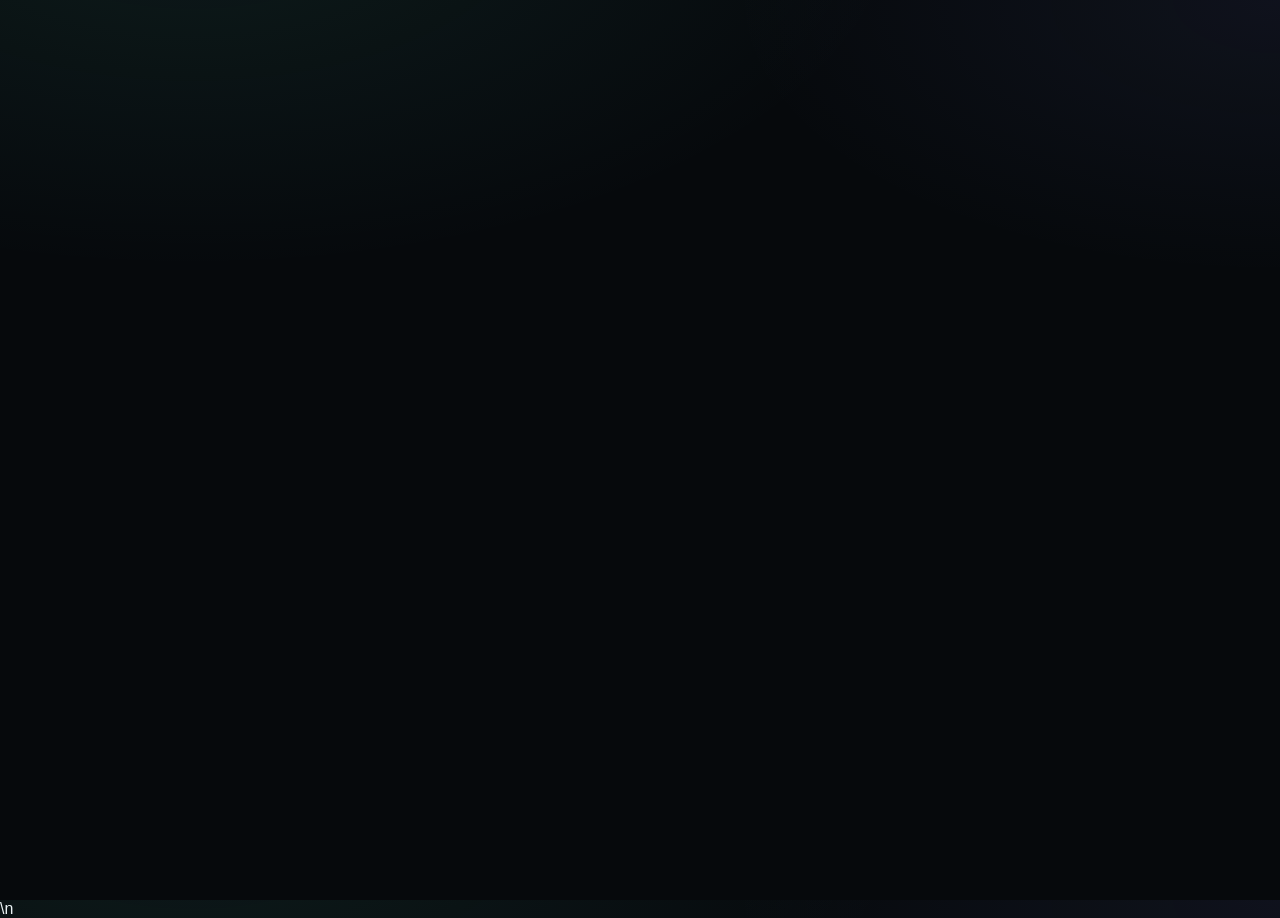
==== commit 3c56621c: "Integrate live TOTP authenticator entries" ====
--- a/index.html
+++ b/index.html
@@ -352,6 +352,32 @@
 .footer-note{ text-align:center; font-size:11.5px; color:var(--text-2); margin-top:18px; line-height:1.6; }
 .footer-note a{ color:var(--text-1); }
 
+/* ---------- Emergency controls ---------- */
+.emergency-grid{display:grid;grid-template-columns:repeat(2,minmax(0,1fr));gap:10px;margin-top:12px}
+.emergency-card{
+  position:relative;overflow:hidden;min-height:92px;padding:14px;border-radius:15px;
+  border:1px solid rgba(255,92,114,.42);background:linear-gradient(145deg,rgba(255,92,114,.13),rgba(58,20,32,.72));
+  color:#ffc3cd;cursor:pointer;text-align:left;font-family:var(--sans);
+  box-shadow:0 0 0 1px rgba(255,92,114,.04) inset,0 0 18px rgba(255,35,65,.08);
+  transition:transform .12s,box-shadow .18s,border-color .18s,filter .18s;
+}
+.emergency-card::before{content:'';position:absolute;inset:0;background:linear-gradient(110deg,transparent 0%,rgba(255,92,114,.12) 48%,transparent 70%);transform:translateX(-110%);animation:emergencyScan 3.2s linear infinite;pointer-events:none}
+.emergency-card:hover{transform:translateY(-1px);border-color:var(--danger);box-shadow:0 0 0 1px rgba(255,92,114,.16) inset,0 0 28px rgba(255,35,65,.22),0 10px 28px -16px rgba(255,35,65,.55);filter:brightness(1.06)}
+.emergency-card:active{transform:scale(.98)}
+.emergency-card .ec-icon{color:var(--danger);font-size:18px;margin-bottom:9px;filter:drop-shadow(0 0 7px rgba(255,92,114,.65))}
+.emergency-card b{display:block;color:#fff;font-size:13px;margin-bottom:3px}
+.emergency-card span{display:block;color:#d99aa5;font-size:10.5px;line-height:1.4}
+.emergency-card.emergency-wide{grid-column:1/-1;min-height:76px}
+.emergency-status{
+  display:flex;align-items:center;gap:8px;margin-top:12px;padding:10px 12px;border-radius:11px;
+  background:rgba(255,92,114,.06);border:1px solid rgba(255,92,114,.2);
+  color:#d99aa5;font:11px var(--mono)
+}
+.emergency-led{width:7px;height:7px;border-radius:50%;background:var(--danger);box-shadow:0 0 9px var(--danger);animation:emergencyBlink 1.15s ease-in-out infinite}
+@keyframes emergencyBlink{0%,100%{opacity:1;box-shadow:0 0 9px var(--danger)}50%{opacity:.35;box-shadow:0 0 2px var(--danger)}}
+@keyframes emergencyGlow{0%,100%{box-shadow:0 0 18px rgba(255,92,114,.22),0 12px 30px -12px rgba(255,35,65,.45)}50%{box-shadow:0 0 34px rgba(255,92,114,.48),0 12px 34px -10px rgba(255,35,65,.7)}}
+@keyframes emergencyScan{0%{transform:translateX(-110%)}55%,100%{transform:translateX(110%)}}
+@media (max-width:380px){.emergency-grid{grid-template-columns:1fr}.emergency-card.emergency-wide{grid-column:auto}}
 @media (max-width:380px){
   .pin-box{ width:40px; height:50px; }
   .copy-box{ font-size:14.5px; }
@@ -366,6 +392,11 @@
 .feature-tools{display:flex;gap:7px;overflow-x:auto;padding-bottom:8px;scrollbar-width:none}.feature-tools::-webkit-scrollbar{display:none}.favorite-mark{color:var(--amber)}.archive-mark{color:var(--text-2);font-size:10px}
 .markdown-preview{line-height:1.65;font-size:14px;color:var(--text-1)}.markdown-preview h1,.markdown-preview h2,.markdown-preview h3{color:var(--text-0);margin:12px 0 6px}.markdown-preview code{font-family:var(--mono);background:var(--bg-3);padding:2px 5px;border-radius:5px}
 [data-theme="light"]{--bg-0:#f4f7f8;--bg-1:#fff;--bg-2:#edf2f4;--bg-3:#e5ecef;--line:#cbd7dc;--line-soft:#dce5e8;--text-0:#122027;--text-1:#40545d;--text-2:#71848c;--accent-ink:#06352e}
+</style><style>
+.totp-box{margin-top:10px;padding:12px;border:1px solid var(--line);border-radius:12px;background:var(--bg-3)}
+.totp-live{display:flex;align-items:center;gap:12px}.totp-code{font:700 24px var(--mono);letter-spacing:.12em;color:var(--accent);min-width:100px}
+.totp-ring{width:36px;height:36px;position:relative}.totp-ring svg{width:36px;height:36px;transform:rotate(-90deg)}.totp-ring circle{fill:none;stroke-width:3}.totp-ring .track{stroke:var(--line)}.totp-ring .progress{stroke:var(--accent);stroke-linecap:round}.totp-ring span{position:absolute;inset:0;display:grid;place-items:center;font:700 9px var(--mono)}
+.totp-small .totp-code{font-size:18px;min-width:90px}.totp-small .totp-ring{width:30px;height:30px}.totp-small .totp-ring svg{width:30px;height:30px}
 </style></head><body><div id="app"></div>
 <div class="toast-stack" id="toastStack"></div>
 
@@ -1849,6 +1880,495 @@
   const titleInput = el('input',{type:'text', placeholder:'z. B. GitHub', value: existing?.title||''});
   const userInput = el('input',{type:'text', placeholder:'Benutzername oder E-Mail', value: existing?.username||''});
   const urlInput = el('input',{type:'text', placeholder:'https://…', value: existing?.url||''});
+  const notesInput = el('textarea',{placeholder:'Notizen (optional)', rows:'2', style:'width:100%; background:var(--bg-3); border:1px solid var(--line); color:var(--text-0); border-radius:10px; padding:12px 14px; font-family:var(--sans); font-size:14.5px; resize:vertical;'});\n\n  const totpInput = el('input',{type:'text', class:'input-mono', placeholder:'otpauth://totp/...', value: existing?.totpUri||''});\n  const totpPreview = el('div',{class:'totp-box'});\n  function drawTotpPreview(){ totpPreview.innerHTML=''; if(!totpInput.value.trim()) return; try{ const cc=AuronTOTP.parse(totpInput.value); const wrap=el('div',{class:'totp-live'}),code=el('div',{class:'totp-code'},['------']),ring=el('div',{class:'totp-ring'}); const C=2*Math.PI*14; ring.innerHTML='<svg viewBox="0 0 32 32"><circle class="track" cx="16" cy="16" r="14"></circle><circle class="progress" cx="16" cy="16" r="14" stroke-dasharray="'+C+'"></circle></svg><span>--</span>'; wrap.append(code,ring,el('div',{style:'font-size:11px;color:var(--text-2)'},[cc.issuer||cc.label||'TOTP'])); totpPreview.append(wrap); const p=ring.querySelector('.progress'),t=ring.querySelector('span'); let last=-1; async function tick(){const now=Date.now(),left=cc.period-(now/1000%cc.period),bucket=Math.floor(now/1000/cc.period);t.textContent=Math.ceil(left);p.style.strokeDashoffset=C*(1-left/cc.period);if(bucket!==last){last=bucket;code.textContent=await AuronTOTP.code(totpInput.value,now)}} tick(); const timer=setInterval(tick,250); totpPreview.cleanup=()=>clearInterval(timer); }catch(e){totpPreview.append(el('div',{class:'alert alert-danger'},[e.message]))} }\n  totpInput.addEventListener('input',drawTotpPreview);\n
+  notesInput.value = existing?.notes||'';
+
+  const pwWrap = el('div',{class:'input-wrap'});
+  const pwInput = el('input',{type:'password', class:'input-mono', placeholder:'Passwort', value: existing?.password||''});
+  const pwToggle = el('button',{type:'button', class:'toggle-visibility', html:svgIcon('eye',18)});
+  pwToggle.addEventListener('click', ()=>{
+    const show = pwInput.type==='password';
+    pwInput.type = show?'text':'password';
+    pwToggle.innerHTML = svgIcon(show?'eyeOff':'eye',18);
+  });
+  pwWrap.appendChild(pwInput); pwWrap.appendChild(pwToggle);
+  const strengthBar = el('div',{class:'strength-bar'},[el('div',{class:'fill'})]);
+  const strengthLabel = el('div',{class:'hint'},['Stärke: —']);
+  function updateStrength(){
+    const st = AV.strength(pwInput.value);
+    strengthBar.firstChild.style.width = st.score+'%';
+    strengthBar.firstChild.style.background = st.color;
+    strengthLabel.textContent = 'Stärke: '+st.label;
+  }
+  pwInput.addEventListener('input', updateStrength);
+
+  sheet.appendChild(el('div',{class:'field'},[el('label',{},['Titel']), titleInput]));
+  sheet.appendChild(el('div',{class:'field'},[el('label',{},['Benutzername / E-Mail']), userInput]));
+  sheet.appendChild(el('div',{class:'field'},[
+    el('label',{},['Passwort']), pwWrap, strengthBar, strengthLabel,
+    el('button',{class:'btn btn-secondary btn-sm', style:'margin-top:10px;', onclick:()=>{ pwInput.value = AV.gen.entryPassword(18); pwInput.type='text'; pwToggle.innerHTML=svgIcon('eyeOff',18); updateStrength(); }},[el('span',{html:svgIcon('dice',14)}),' Generieren'])
+  ]));
+  sheet.appendChild(el('div',{class:'field'},[el('label',{},['Website (optional)']), urlInput]));\n  sheet.appendChild(el('div',{class:'field'},[el('label',{},['TOTP / Authenticator']),totpInput,el('div',{class:'hint'},['otpauth://totp/... einfügen. Der Code wird lokal berechnet und automatisch alle 30 Sekunden (oder nach period) erneuert.']),totpPreview]));\n  drawTotpPreview();
+  sheet.appendChild(el('div',{class:'field'},[el('label',{},['Notizen (optional)']), notesInput]));
+  updateStrength();
+
+  const row = el('div',{class:'btn-row', style:'margin-top:6px;'});
+  const saveBtn = el('button',{class:'btn btn-primary'},[existing?'Speichern':'Hinzufügen']);
+  saveBtn.addEventListener('click', async ()=>{
+    if(!titleInput.value.trim() || (!pwInput.value && !totpInput.value.trim())){ toast('Titel und Passwort oder TOTP erforderlich','danger'); return; }\n    if(totpInput.value.trim()){ try{ AuronTOTP.parse(totpInput.value); }catch(e){ toast(e.message,'danger'); return; }}
+    if(existing){
+      existing.title = titleInput.value.trim();
+      existing.username = userInput.value.trim();
+      existing.url = urlInput.value.trim();
+      existing.notes = notesInput.value.trim();
+      existing.password = pwInput.value;\n      existing.totpUri = totpInput.value.trim();
+      existing.updatedAt = Date.now();
+    } else {
+      AV.state.session.entries.push({
+        id: crypto.randomUUID(),
+        title: titleInput.value.trim(),
+        username: userInput.value.trim(),
+        url: urlInput.value.trim(),
+        notes: notesInput.value.trim(),
+        password: pwInput.value,
+        createdAt: Date.now(),
+        updatedAt: Date.now(),
+      });
+    }
+    await persistVault();
+    overlay.remove();
+    goTo('dashboard');
+    toast(existing?'Eintrag aktualisiert':'Eintrag gespeichert','ok');
+  });
+  row.appendChild(saveBtn);
+  sheet.appendChild(row);
+
+  if(existing){
+    sheet.appendChild(el('button',{class:'btn btn-ghost', style:'color:var(--danger); margin-top:10px; align-self:center; display:flex; margin-left:auto; margin-right:auto;', onclick: async ()=>{
+      AV.state.session.entries = AV.state.session.entries.filter(e=>e.id!==existing.id);
+      await persistVault();
+      overlay.remove();
+      goTo('dashboard');
+      toast('Eintrag gelöscht');
+    }},[el('span',{html:svgIcon('trash',14)}),' Eintrag löschen']));
+  }
+
+  overlay.appendChild(sheet);
+  overlay.addEventListener('click', e=>{ if(e.target===overlay) overlay.remove(); });
+  document.body.appendChild(overlay);
+  setTimeout(()=>titleInput.focus(), 60);
+}
+
+function openEntryDetail(entryId){
+  const entry = AV.state.session.entries.find(e=>e.id===entryId);
+  if(!entry) return;
+  const overlay = el('div',{class:'overlay'});
+  const sheet = el('div',{class:'sheet'});
+
+  sheet.appendChild(el('div',{style:'display:flex; align-items:center; justify-content:space-between; margin-bottom:6px;'},[
+    el('div',{style:'display:flex; align-items:center; gap:12px;'},[
+      el('div',{class:'entry-avatar', style:`background:${colorForId(entry.id)};`},[initialsFor(entry.title)]),
+      el('h3',{style:'font-size:17px;'},[entry.title]),
+    ]),
+    el('button',{class:'btn btn-icon btn-secondary', html:svgIcon('x',16), onclick:()=>overlay.remove()})
+  ]));
+  sheet.appendChild(el('div',{class:'divider'}));
+
+  function detailRow(label, value, opts={}){
+    const row = el('div',{class:'panel', style:'margin-bottom:10px;'});
+    row.appendChild(el('div',{style:'font-size:11px; color:var(--text-2); text-transform:uppercase; letter-spacing:.05em; margin-bottom:6px;'},[label]));
+    const valRow = el('div',{style:'display:flex; align-items:center; justify-content:space-between; gap:10px;'});
+    const valSpan = el('div',{class:'mono', style:'font-size:14.5px; word-break:break-all;'},[opts.masked ? '••••••••••••' : (value||'—')]);
+    valRow.appendChild(valSpan);
+    const btnGroup = el('div',{style:'display:flex; gap:4px; flex-shrink:0;'});
+    if(opts.maskable){
+      let masked = true;
+      const eyeBtn = el('button',{class:'btn btn-icon btn-secondary', style:'width:32px;height:32px;', html:svgIcon('eye',15)});
+      eyeBtn.addEventListener('click', ()=>{
+        masked = !masked;
+        valSpan.textContent = masked ? '••••••••••••' : value;
+        eyeBtn.innerHTML = svgIcon(masked?'eye':'eyeOff',15);
+      });
+      btnGroup.appendChild(eyeBtn);
+    }
+    if(value){
+      const copyBtn = el('button',{class:'btn btn-icon btn-secondary', style:'width:32px;height:32px;', html:svgIcon('copy',15)});
+      copyBtn.addEventListener('click', ()=>copyToClipboard(value, label));
+      btnGroup.appendChild(copyBtn);
+    }
+    valRow.appendChild(btnGroup);
+    row.appendChild(valRow);
+    return row;
+  }
+
+  sheet.appendChild(detailRow('Benutzername', entry.username));
+  sheet.appendChild(detailRow('Passwort', entry.password, {maskable:true, masked:true}));\n  if(entry.totpUri){ try{ const cc=AuronTOTP.parse(entry.totpUri),box=el('div',{class:'totp-box'}),live=el('div',{class:'totp-live'}),code=el('div',{class:'totp-code'},['------']),ring=el('div',{class:'totp-ring'});const C=2*Math.PI*14;ring.innerHTML='<svg viewBox="0 0 32 32"><circle class="track" cx="16" cy="16" r="14"></circle><circle class="progress" cx="16" cy="16" r="14" stroke-dasharray="'+C+'"></circle></svg><span>--</span>';live.append(code,ring);box.append(el('div',{style:'font-size:11px;color:var(--text-2);margin-bottom:7px'},['Authenticator']),live);const p=ring.querySelector('.progress'),t=ring.querySelector('span');let last=-1;const tick=async()=>{const now=Date.now(),left=cc.period-(now/1000%cc.period),bucket=Math.floor(now/1000/cc.period);t.textContent=Math.ceil(left);p.style.strokeDashoffset=C*(1-left/cc.period);if(bucket!==last){last=bucket;code.textContent=await AuronTOTP.code(entry.totpUri,now)}};tick();const timer=setInterval(tick,250);box.append(el('button',{class:'btn btn-secondary btn-sm',style:'margin-top:8px',onclick:()=>copyToClipboard(code.textContent,'TOTP-Code')},['Code kopieren']));sheet.appendChild(box);overlay.addEventListener('remove',()=>clearInterval(timer)); }catch(e){} }
+  if(entry.url) sheet.appendChild(detailRow('Website', entry.url));
+  if(entry.notes) sheet.appendChild(detailRow('Notizen', entry.notes));
+
+  const row = el('div',{class:'btn-row', style:'margin-top:8px;'});
+  row.appendChild(el('button',{class:'btn btn-secondary', onclick:()=>{ overlay.remove(); openEntryEditor(entry.id); }},[el('span',{html:svgIcon('edit',15)}),' Bearbeiten']));
+  sheet.appendChild(row);
+
+  overlay.appendChild(sheet);
+  overlay.addEventListener('click', e=>{ if(e.target===overlay) overlay.remove(); });
+  document.body.appendChild(overlay);
+}
+
+/* =========================================================================
+   SETTINGS TAB
+   ========================================================================= */
+function settingsTabView(){
+  const meta = AV.store.loadMeta();
+  const c = el('div',{});
+
+  c.appendChild(el('h2',{style:'font-size:20px; margin:18px 0 6px;'},['Einstellungen']));
+  c.appendChild(el('p',{style:'color:var(--text-2); font-size:13px; margin-bottom:18px;'},['Alles bleibt lokal auf diesem Gerät gespeichert.']));
+
+  c.appendChild(el('div',{class:'section-title'},['Sicherheitsmodus']));
+  const secureRow = modeCard('secure','shield','Sicherer Modus','Normale Nutzung, empfohlen.', ['Manuelle Abmeldung','Konto bleibt bei Fehlversuchen erhalten'], meta.mode==='secure');
+  const extremeRow = modeCard('extreme','zap','Extremer Modus','Maximale Sicherheit.', ['Auto-Logout bei Tab-Wechsel / Bildschirmsperre','Konto löscht sich nach 5 Fehlversuchen'], meta.mode==='extreme', true);
+  [secureRow, extremeRow].forEach(card=>{
+    card.el.addEventListener('click', ()=>{
+      if(meta.mode === card.value) return;
+      meta.mode = card.value;
+      AV.store.saveMeta(meta);
+      toast('Modus geändert: ' + (card.value==='extreme'?'Extrem':'Sicher'), 'ok');
+      goTo('dashboard');
+    });
+  });
+  c.appendChild(secureRow.el);
+  c.appendChild(extremeRow.el);
+
+  c.appendChild(el('div',{class:'section-title'},['Tresor']));
+  const panel = el('div',{class:'panel'});
+  panel.appendChild(settingsRow('Tresor-Name', meta.vaultName, null));
+  panel.appendChild(settingsRow('Erstellt am', new Date(meta.createdAt).toLocaleDateString('de-DE',{year:'numeric',month:'long',day:'numeric'}), null));
+  panel.appendChild(settingsRow('Gespeicherte Einträge', String(AV.state.session.entries.length), null));
+  c.appendChild(panel);
+
+  c.appendChild(el('div',{class:'section-title'},['Zugangsdaten ändern']));
+  const credPanel = el('div',{class:'panel'});
+  credPanel.appendChild(actionRow('Master-Passwort, Codename & PIN ändern', 'Legt alle drei Faktoren neu fest. Bestehende Passwörter bleiben erhalten.', 'Ändern', ()=>openCredentialChange()));
+  credPanel.appendChild(actionRow('Neuen Recovery-Code erzeugen', 'Der alte Code wird sofort ungültig.', 'Erzeugen', ()=>regenerateRecoveryCode()));
+  c.appendChild(credPanel);
+
+  c.appendChild(el('div',{class:'section-title', style:'color:var(--danger);'},['Lokale Browserdaten löschen']));
+  const wipePanel = el('div',{class:'panel'});
+  wipePanel.appendChild(actionRow('Auron Vault Browserdaten vollständig bereinigen', 'Löscht den lokalen Tresor, lokale Speicher, Cache, Service Worker und weitere für diese Website erreichbare Browserdaten. Andere Websites werden nicht gelöscht.', 'Alles bereinigen', ()=>openBrowserDataWipeFlow()));
+  c.appendChild(wipePanel);
+
+  c.appendChild(el('div',{class:'section-title', style:'color:var(--danger);'},['Notfallbereich']));
+  c.appendChild(el('div',{class:'alert alert-danger', style:'margin-bottom:14px;'},[
+    el('div',{html:svgIcon('alertTriangle',16)}),
+    el('div',{},['Vor der endgültigen Löschung werden automatisch alle gespeicherten Passwörter durch neue, zufällige Werte ersetzt — damit niemand (auch nicht du selbst) sie danach wiederherstellen oder erraten kann.'])
+  ]));
+  c.appendChild(el('button',{class:'btn btn-danger'},[el('span',{html:svgIcon('alertTriangle',16)}),' Konto & alle Daten unwiderruflich löschen']).also(b=>{
+    b.addEventListener('click', ()=>openEmergencyDeleteFlow());
+  }));
+
+  return c;
+}
+
+// kleines Helper-Utility, um inline .addEventListener anzuhängen (Chaining)
+HTMLElement.prototype.also = function(fn){ fn(this); return this; };
+
+function settingsRow(label, value){
+  return el('div',{class:'settings-row'},[
+    el('div',{class:'settings-row-text'},[el('b',{},[label])]),
+    el('div',{class:'mono', style:'font-size:13px; color:var(--text-1); text-align:right;'},[value])
+  ]);
+}
+function actionRow(title, desc, btnLabel, onClick){
+  const row = el('div',{class:'settings-row'});
+  row.appendChild(el('div',{class:'settings-row-text'},[el('b',{},[title]), el('span',{},[desc])]));
+  row.appendChild(el('button',{class:'btn btn-secondary btn-sm', onclick:onClick},[btnLabel]));
+  return row;
+}
+
+function openCredentialChange(){
+  const overlay = el('div',{class:'overlay'});
+  const sheet = el('div',{class:'sheet'});
+  sheet.appendChild(el('div',{style:'display:flex; align-items:center; justify-content:space-between; margin-bottom:16px;'},[
+    el('h3',{style:'font-size:17px;'},['Zugangsdaten ändern']),
+    el('button',{class:'btn btn-icon btn-secondary', html:svgIcon('x',16), onclick:()=>overlay.remove()})
+  ]));
+
+  const cnInput = el('input',{type:'text', class:'input-mono', placeholder:'Neuer Codename', style:'text-transform:uppercase; text-align:center;'});
+  const pwInput = el('input',{type:'password', class:'input-mono', placeholder:'Neues Master-Passwort'});
+  let pinVal = '';
+
+  sheet.appendChild(el('div',{class:'field'},[el('label',{},['Neuer Codename']), cnInput]));
+  sheet.appendChild(el('button',{class:'btn btn-secondary btn-sm', style:'margin-bottom:14px;', onclick:()=>{ cnInput.value=AV.gen.codename(); check(); }},['Generieren']));
+  sheet.appendChild(el('div',{class:'field'},[el('label',{},['Neues Master-Passwort']), pwInput]));
+  sheet.appendChild(el('button',{class:'btn btn-secondary btn-sm', style:'margin-bottom:14px;', onclick:()=>{ pwInput.value=AV.gen.masterPassword(24); pwInput.type='text'; check(); }},['Generieren']));
+  sheet.appendChild(el('div',{class:'field'},[el('label',{},['Neuer PIN']), pinEntryComponent('', v=>{pinVal=v; check();})]));
+
+  const btn = el('button',{class:'btn btn-primary', style:'margin-top:6px;'},['Speichern']);
+  btn.disabled = true;
+  function check(){ btn.disabled = !(AV.gen.isValidCodenameFormat(cnInput.value) && pwInput.value.length>=12 && pinVal.length===6); }
+  cnInput.addEventListener('input', ()=>{ cnInput.value=cnInput.value.toUpperCase(); check(); });
+  pwInput.addEventListener('input', check);
+  btn.addEventListener('click', async ()=>{
+    btn.disabled=true; btn.textContent='Speichere …';
+    const meta = AV.store.loadMeta();
+    const salts = { masterSalt: AV.crypto.genSalt(), codeSalt: AV.crypto.genSalt(), pinSalt: AV.crypto.genSalt() };
+    const newKey = await AV.crypto.deriveVaultKey(pwInput.value, cnInput.value.trim(), pinVal, salts);
+    const verifierSalt = AV.crypto.genSalt();
+    const verifierHash = await AV.crypto.hashForVerification(newKey, verifierSalt);
+    const payload = JSON.stringify({ entries: AV.state.session.entries, notes: AV.state.session.notes || [], folders: AV.state.session.folders || [], trash: AV.state.session.trash || {notes:[],entries:[]} });
+    const encryptedVault = await AV.crypto.aesEncrypt(newKey, payload);
+    meta.salts = salts; meta.verifierSalt = verifierSalt; meta.verifierHash = verifierHash; meta.encryptedVault = encryptedVault;
+    AV.store.saveMeta(meta);
+    AV.state.session.vaultKey = newKey;
+    overlay.remove();
+    toast('Zugangsdaten aktualisiert','ok');
+  });
+  sheet.appendChild(btn);
+  overlay.appendChild(sheet);
+  overlay.addEventListener('click', e=>{ if(e.target===overlay) overlay.remove(); });
+  document.body.appendChild(overlay);
+}
+
+async function regenerateRecoveryCode(){
+  const meta = AV.store.loadMeta();
+  const newCode = AV.gen.recoveryCode();
+  const recoverySalt = AV.crypto.genSalt();
+  const recoveryHash = await AV.crypto.hashForVerification(new TextEncoder().encode(newCode), recoverySalt);
+  meta.recoverySalt = recoverySalt; meta.recoveryHash = recoveryHash;
+  AV.store.saveMeta(meta);
+  showRecoveryCodeSheet(newCode);
+}
+
+function showRecoveryCodeSheet(code){
+  const overlay = el('div',{class:'overlay'});
+  const sheet = el('div',{class:'sheet'});
+  sheet.appendChild(el('div',{class:'badge badge-amber', style:'margin-bottom:14px; width:fit-content;'},[el('span',{html:svgIcon('alertTriangle',13)}),'Nur einmal sichtbar']));
+  sheet.appendChild(el('h3',{style:'font-size:17px; margin-bottom:8px;'},['Neuer Recovery-Code']));
+  sheet.appendChild(el('p',{style:'font-size:13px; color:var(--text-1); margin-bottom:14px; line-height:1.5;'},['Der alte Code ist ungültig. Notiere diesen neuen Code offline.']));
+  const box = el('div',{class:'copy-box copyable'},[el('span',{},[code]), el('span',{html:svgIcon('copy',16)})]);
+  box.addEventListener('click', ()=>copyToClipboard(code,'Recovery-Code'));
+  sheet.appendChild(box);
+  sheet.appendChild(el('button',{class:'btn btn-primary', style:'margin-top:18px;', onclick:()=>overlay.remove()},['Verstanden']));
+  overlay.appendChild(sheet);
+  document.body.appendChild(overlay);
+}
+
+/* =========================================================================
+   EMERGENCY CONTROL CENTER
+   Nicht-destruktive Notfallmechanismen: sie verwerfen die aktuelle Session,
+   sperren den Tresor und/oder leeren die Zwischenablage. Der Datenbestand
+   bleibt dabei erhalten, sofern nicht ausdrücklich "Lokale Daten löschen"
+   gewählt wird.
+   ========================================================================= */
+function emergencySessionLock(reason='Notfall-Sperre aktiviert'){
+  try{ navigator.clipboard?.writeText('').catch(()=>{}); }catch(e){}
+  AV.state.session.unlocked=false;
+  AV.state.session.vaultKey=null;
+  AV.state.session.entries=[];
+  AV.state.session.notes=[];
+  AV.state.session.folders=[];
+  AV.state.session.trash={notes:[],entries:[]};
+  AV.FEATURE.lastActivity=Date.now();
+  try{ notify('Auron Vault — NOTFALL',reason,'emergency-lock-'+Date.now()); }catch(e){}
+  goTo('login');
+  toast(reason,'danger');
+}
+function emergencyPanicLock(){
+  emergencySessionLock('PANIKSPERRE aktiviert — Tresor gesperrt');
+  setTimeout(()=>location.reload(),250);
+}
+function emergencyClipboardWipe(){
+  try{
+    navigator.clipboard?.writeText('').then(()=>toast('Zwischenablage geleert','danger')).catch(()=>toast('Zwischenablage konnte nicht geleert werden','danger'));
+  }catch(e){toast('Zwischenablage konnte nicht geleert werden','danger')}
+}
+function emergencyLockAndNotify(){
+  emergencySessionLock('Sicherheitsalarm — Sitzung wurde sofort beendet');
+}
+function emergencyLocalWipe(){
+  if(!confirm('WARNUNG: Alle lokalen Auron-Vault-Daten auf diesem Gerät werden gelöscht. Dieser Vorgang kann nicht rückgängig gemacht werden. Fortfahren?'))return;
+  try{ navigator.clipboard?.writeText('').catch(()=>{}); }catch(e){}
+  AV.store.wipeAll();
+  AV.state.session={unlocked:false,vaultKey:null,entries:[],notes:[],folders:[],trash:{notes:[],entries:[]},failedAttempts:0,recoveryLockActive:false};
+  try{ notify('Auron Vault — NOTFALL','Lokale Vault-Daten wurden gelöscht.','emergency-wipe-'+Date.now()); }catch(e){}
+  goTo('welcome');
+  toast('Lokale Vault-Daten gelöscht','danger');
+}
+function openEmergencyControlCenter(){
+  const overlay=el('div',{class:'overlay'});
+  const sheet=el('div',{class:'sheet',style:'max-width:500px'});
+  sheet.appendChild(el('div',{style:'display:flex;align-items:center;gap:10px;margin-bottom:6px'},[
+    el('div',{style:'width:40px;height:40px;border-radius:12px;background:var(--danger-dim);display:flex;align-items:center;justify-content:center;color:var(--danger);box-shadow:0 0 20px rgba(255,92,114,.2)',html:svgIcon('alertTriangle',20)}),
+    el('div',{},[
+      el('div',{class:'eyebrow',style:'color:var(--danger)'},['Emergency Control']),
+      el('h3',{style:'font-size:19px;color:var(--danger)'},['NOTFALL-ZENTRALE'])
+    ])
+  ]));
+  sheet.appendChild(el('div',{class:'emergency-status'},[el('i',{class:'emergency-led'}),el('span',{},['SYSTEM BEREIT · NOTFALLMECHANISMEN AKTIV'])]));
+  sheet.appendChild(el('p',{style:'font-size:12px;color:var(--text-2);line-height:1.55;margin:12px 0 4px'},['Die roten Mechanismen arbeiten lokal. Die meisten sperren nur die aktuelle Sitzung; die Daten bleiben erhalten. Nur der letzte Mechanismus löscht lokale Daten.']));
+  const grid=el('div',{class:'emergency-grid'});
+  const add=(icon,title,desc,fn,wide=false)=>{
+    const b=el('button',{class:'emergency-card'+(wide?' emergency-wide':'')});
+    b.appendChild(el('div',{class:'ec-icon',html:svgIcon(icon,18)}));
+    b.appendChild(el('b',{},[title]));
+    b.appendChild(el('span',{},[desc]));
+    b.onclick=fn;grid.appendChild(b);
+  };
+  add('lock','SOFORTSPERRE','Schlüssel verwerfen und Sitzung schließen',()=>emergencySessionLock());
+  add('zap','PANIKSPERRE','Sperren und Seite sofort neu laden',emergencyPanicLock);
+  add('shield','SITZUNGS-ABBRUCH','Alle entschlüsselten Sitzungsdaten aus dem RAM verwerfen',()=>emergencySessionLock('Sitzung sicher beendet'));
+  add('copy','CLIPBOARD WIPE','Zwischenablage sofort leeren',emergencyClipboardWipe);
+  add('alertTriangle','SICHERHEITSALARM','Sitzung sperren und Systemwarnung auslösen',emergencyLockAndNotify);
+  add('eyeOff','VAULT HIDE','Tresor sofort ausblenden und zur Sperrseite wechseln',()=>emergencySessionLock('Tresor ausgeblendet'));
+  add('refresh','RELOAD LOCK','Sperren und Anwendung neu starten',()=>{emergencySessionLock('Anwendung wird neu gestartet');setTimeout(()=>location.reload(),250)});
+  add('trash','LOKALE DATEN LÖSCHEN','ALLE lokalen Vault-Daten unwiderruflich löschen',emergencyLocalWipe,true);
+  const close=el('button',{class:'btn btn-ghost',style:'margin-top:12px;margin-left:auto;margin-right:auto;display:flex',onclick:()=>overlay.remove()},['Notfallzentrale schließen']);
+  sheet.appendChild(grid);sheet.appendChild(close);overlay.appendChild(sheet);
+  overlay.addEventListener('click',e=>{if(e.target===overlay)overlay.remove()});
+  document.body.appendChild(overlay);
+}
+
+/* =========================================================================
+   NOTFALL: KONTO LÖSCHEN — vorher Passwörter rotieren, damit nichts wiederherstellbar bleibt
+   ========================================================================= */
+function openEmergencyDeleteFlow(){
+  const overlay = el('div',{class:'overlay'});
+  const sheet = el('div',{class:'sheet'});
+  sheet.appendChild(el('div',{style:'width:52px;height:52px;border-radius:15px;background:var(--danger-dim);display:flex;align-items:center;justify-content:center;color:var(--danger);margin-bottom:16px;', html:svgIcon('alertTriangle',24)}));
+  sheet.appendChild(el('h3',{style:'font-size:18px; margin-bottom:8px; color:var(--danger);'},['Konto & alle Daten löschen']));
+  sheet.appendChild(el('p',{style:'font-size:13.5px; color:var(--text-1); line-height:1.6; margin-bottom:14px;'},[
+    `Es werden zuerst alle ${AV.state.session.entries.length} gespeicherten Passwörter automatisch durch zufällige, unbrauchbare Werte überschrieben. Danach werden Tresor, Master-Passwort, Codename, PIN und Recovery-Code endgültig aus dem lokalen Speicher entfernt.`
+  ]));
+  sheet.appendChild(el('div',{class:'alert alert-danger', style:'margin-bottom:18px;'},[
+    el('div',{html:svgIcon('alertTriangle',16)}),
+    el('div',{},['Dies ist unumkehrbar. Niemand — auch nicht du selbst — kann die Daten danach wiederherstellen.'])
+  ]));
+
+  const input = el('input',{type:'text', placeholder:'LÖSCHEN eingeben zum Bestätigen', class:'input-mono'});
+  sheet.appendChild(el('div',{class:'field'},[el('label',{},['Zum Bestätigen „LÖSCHEN“ eingeben']), input]));
+
+  const btn = el('button',{class:'btn btn-danger'},['Passwörter überschreiben & Konto löschen']);
+  btn.disabled = true;
+  input.addEventListener('input', ()=>{ btn.disabled = input.value.trim().toUpperCase() !== 'LÖSCHEN'; });
+  btn.addEventListener('click', async ()=>{
+    btn.disabled = true; btn.textContent = 'Überschreibe Passwörter …';
+    // Schritt 1: jedes gespeicherte Passwort mit kryptografisch zufälligem Wert überschreiben (mehrfach)
+    for(let pass=0; pass<3; pass++){
+      AV.state.session.entries = AV.state.session.entries.map(e=>({
+        ...e, password: AV.gen.entryPassword(32), username: '', url: '', notes: '', title: 'GELÖSCHT'
+      }));
+    }
+    try{ await persistVault(); }catch(e){}
+    await new Promise(r=>setTimeout(r, 400));
+    btn.textContent = 'Lösche Konto …';
+    await new Promise(r=>setTimeout(r, 350));
+    // Schritt 2: kompletten lokalen Speicher entfernen
+    AV.store.wipeAll();
+    AV.state.session = { unlocked:false, vaultKey:null, entries:[], notes:[], failedAttempts:0, recoveryLockActive:false };
+    overlay.remove();
+    goTo('welcome');
+    toast('Konto vollständig gelöscht');
+  });
+  sheet.appendChild(btn);
+  sheet.appendChild(el('button',{class:'btn btn-ghost', style:'margin-top:10px; align-self:center; display:flex; margin-left:auto; margin-right:auto;', onclick:()=>overlay.remove()},['Abbrechen']));
+
+  overlay.appendChild(sheet);
+  overlay.addEventListener('click', e=>{ if(e.target===overlay) overlay.remove(); });
+  document.body.appendChild(overlay);
+}
+
+function openNoteEditor(noteId){
+  const existing=noteId ? (AV.state.session.notes||[]).find(n=>n.id===noteId) : null;
+  const overlay=el('div',{class:'overlay'});
+  const sheet=el('div',{class:'sheet'});
+  const folders=AV.state.session.folders || [];
+
+  sheet.appendChild(el('div',{style:'display:flex; align-items:center; justify-content:space-between; margin-bottom:18px;'},[
+    el('h3',{style:'font-size:17px;'},[existing?'Notiz bearbeiten':'Neue Notiz']),
+    el('button',{class:'btn btn-icon btn-secondary', html:svgIcon('x',16), onclick:()=>overlay.remove()})
+  ]));
+
+  const titleInput=el('input',{type:'text',placeholder:'Titel der Notiz',value:existing?.title||''});
+  const contentInput=el('textarea',{placeholder:'Schreibe deine Notiz …',rows:'12',style:'min-height:260px; resize:vertical;'});
+  contentInput.value=existing?.content||'';
+  const folderSelect=el('select',{style:'width:100%;background:var(--bg-3);border:1px solid var(--line);color:var(--text-0);border-radius:10px;padding:13px 14px;font-size:15.5px;font-family:var(--sans);'});
+  folderSelect.appendChild(el('option',{value:''},['Kein Ordner']));
+  folders.slice().sort((a,b)=>a.name.localeCompare(b.name)).forEach(folder=>{
+    folderSelect.appendChild(el('option',{value:folder.id},[folder.name]));
+  });
+  folderSelect.value=existing?.folderId||'';
+
+  sheet.appendChild(el('div',{class:'field'},[el('label',{},['Titel']), titleInput]));
+  sheet.appendChild(el('div',{class:'field'},[el('label',{},['Ordner']), folderSelect]));
+  sheet.appendChild(el('div',{class:'field'},[el('label',{},['Inhalt']), contentInput]));
+
+  const saveBtn=el('button',{class:'btn btn-primary'},[existing?'Speichern':'Notiz speichern']);
+  saveBtn.addEventListener('click',async()=>{
+    const title=titleInput.value.trim();
+    const content=contentInput.value;
+    if(!title && !content.trim()){ toast('Die Notiz ist leer','danger'); return; }
+    saveBtn.disabled=true; saveBtn.textContent='Speichere …';
+    const folderId=folderSelect.value || null;
+
+    if(existing){
+      existing.title=title || 'Unbenannte Notiz';
+      existing.content=content;
+      existing.folderId=folderId;
+      existing.updatedAt=Date.now();
+    }else{
+      if(!AV.state.session.notes) AV.state.session.notes=[];
+      AV.state.session.notes.push({
+        id:crypto.randomUUID(),
+        title:title || 'Unbenannte Notiz',
+        content,
+        folderId,
+        createdAt:Date.now(),
+        updatedAt:Date.now()
+      });
+    }
+    try{
+      await persistVault();
+      overlay.remove(); goTo('dashboard');
+      toast(existing?'Notiz aktualisiert':'Notiz gespeichert','ok');
+    }catch(e){
+      console.error(e); saveBtn.disabled=false; saveBtn.textContent=existing?'Speichern':'Notiz speichern';
+      toast('Notiz konnte nicht gespeichert werden','danger');
+    }
+  });
+  sheet.appendChild(saveBtn);
+
+  if(existing){
+    const deleteBtn=el('button',{class:'btn btn-ghost',style:'color:var(--danger); margin-top:10px; align-self:center; display:flex; margin-left:auto; margin-right:auto;'},[
+      el('span',{html:svgIcon('trash',14)}),' Notiz löschen'
+    ]);
+    deleteBtn.addEventListener('click',async()=>{
+      if(!confirm('Diese Notiz endgültig löschen?')) return;
+      AV.state.session.notes=AV.state.session.notes.filter(n=>n.id!==existing.id);
+      await persistVault(); overlay.remove(); goTo('dashboard'); toast('Notiz gelöscht');
+    });
+    sheet.appendChild(deleteBtn);
+  }
+  overlay.appendChild(sheet);
+  overlay.addEventListener('click',e=>{if(e.target===overlay) overlay.remove();});
+  document.body.appendChild(overlay);
+  setTimeout(()=>titleInput.focus(),60);
+}
+
+
+function openEntryEditor(entryId){
+  const existing = entryId ? AV.state.session.entries.find(e=>e.id===entryId) : null;
+  const overlay = el('div',{class:'overlay'});
+  const sheet = el('div',{class:'sheet'});
+
+  sheet.appendChild(el('div',{style:'display:flex; align-items:center; justify-content:space-between; margin-bottom:18px;'},[
+    el('h3',{style:'font-size:17px;'},[existing?'Eintrag bearbeiten':'Neuer Eintrag']),
+    el('button',{class:'btn btn-icon btn-secondary', html:svgIcon('x',16), onclick:()=>overlay.remove()})
+  ]));
+
+  const titleInput = el('input',{type:'text', placeholder:'z. B. GitHub', value: existing?.title||''});
+  const userInput = el('input',{type:'text', placeholder:'Benutzername oder E-Mail', value: existing?.username||''});
+  const urlInput = el('input',{type:'text', placeholder:'https://…', value: existing?.url||''});
   const notesInput = el('textarea',{placeholder:'Notizen (optional)', rows:'2', style:'width:100%; background:var(--bg-3); border:1px solid var(--line); color:var(--text-0); border-radius:10px; padding:12px 14px; font-family:var(--sans); font-size:14.5px; resize:vertical;'});
   notesInput.value = existing?.notes||'';
 
@@ -2022,11 +2542,6 @@
   credPanel.appendChild(actionRow('Neuen Recovery-Code erzeugen', 'Der alte Code wird sofort ungültig.', 'Erzeugen', ()=>regenerateRecoveryCode()));
   c.appendChild(credPanel);
 
-  c.appendChild(el('div',{class:'section-title', style:'color:var(--danger);'},['Lokale Browserdaten löschen']));
-  const wipePanel = el('div',{class:'panel'});
-  wipePanel.appendChild(actionRow('Auron Vault Browserdaten vollständig bereinigen', 'Löscht den lokalen Tresor, lokale Speicher, Cache, Service Worker und weitere für diese Website erreichbare Browserdaten. Andere Websites werden nicht gelöscht.', 'Alles bereinigen', ()=>openBrowserDataWipeFlow()));
-  c.appendChild(wipePanel);
-
   c.appendChild(el('div',{class:'section-title', style:'color:var(--danger);'},['Notfallbereich']));
   c.appendChild(el('div',{class:'alert alert-danger', style:'margin-bottom:14px;'},[
     el('div',{html:svgIcon('alertTriangle',16)}),
@@ -2169,415 +2684,6 @@
 
   overlay.appendChild(sheet);
   overlay.addEventListener('click', e=>{ if(e.target===overlay) overlay.remove(); });
-  document.body.appendChild(overlay);
-}
-
-function openNoteEditor(noteId){
-  const existing=noteId ? (AV.state.session.notes||[]).find(n=>n.id===noteId) : null;
-  const overlay=el('div',{class:'overlay'});
-  const sheet=el('div',{class:'sheet'});
-  const folders=AV.state.session.folders || [];
-
-  sheet.appendChild(el('div',{style:'display:flex; align-items:center; justify-content:space-between; margin-bottom:18px;'},[
-    el('h3',{style:'font-size:17px;'},[existing?'Notiz bearbeiten':'Neue Notiz']),
-    el('button',{class:'btn btn-icon btn-secondary', html:svgIcon('x',16), onclick:()=>overlay.remove()})
-  ]));
-
-  const titleInput=el('input',{type:'text',placeholder:'Titel der Notiz',value:existing?.title||''});
-  const contentInput=el('textarea',{placeholder:'Schreibe deine Notiz …',rows:'12',style:'min-height:260px; resize:vertical;'});
-  contentInput.value=existing?.content||'';
-  const folderSelect=el('select',{style:'width:100%;background:var(--bg-3);border:1px solid var(--line);color:var(--text-0);border-radius:10px;padding:13px 14px;font-size:15.5px;font-family:var(--sans);'});
-  folderSelect.appendChild(el('option',{value:''},['Kein Ordner']));
-  folders.slice().sort((a,b)=>a.name.localeCompare(b.name)).forEach(folder=>{
-    folderSelect.appendChild(el('option',{value:folder.id},[folder.name]));
-  });
-  folderSelect.value=existing?.folderId||'';
-
-  sheet.appendChild(el('div',{class:'field'},[el('label',{},['Titel']), titleInput]));
-  sheet.appendChild(el('div',{class:'field'},[el('label',{},['Ordner']), folderSelect]));
-  sheet.appendChild(el('div',{class:'field'},[el('label',{},['Inhalt']), contentInput]));
-
-  const saveBtn=el('button',{class:'btn btn-primary'},[existing?'Speichern':'Notiz speichern']);
-  saveBtn.addEventListener('click',async()=>{
-    const title=titleInput.value.trim();
-    const content=contentInput.value;
-    if(!title && !content.trim()){ toast('Die Notiz ist leer','danger'); return; }
-    saveBtn.disabled=true; saveBtn.textContent='Speichere …';
-    const folderId=folderSelect.value || null;
-
-    if(existing){
-      existing.title=title || 'Unbenannte Notiz';
-      existing.content=content;
-      existing.folderId=folderId;
-      existing.updatedAt=Date.now();
-    }else{
-      if(!AV.state.session.notes) AV.state.session.notes=[];
-      AV.state.session.notes.push({
-        id:crypto.randomUUID(),
-        title:title || 'Unbenannte Notiz',
-        content,
-        folderId,
-        createdAt:Date.now(),
-        updatedAt:Date.now()
-      });
-    }
-    try{
-      await persistVault();
-      overlay.remove(); goTo('dashboard');
-      toast(existing?'Notiz aktualisiert':'Notiz gespeichert','ok');
-    }catch(e){
-      console.error(e); saveBtn.disabled=false; saveBtn.textContent=existing?'Speichern':'Notiz speichern';
-      toast('Notiz konnte nicht gespeichert werden','danger');
-    }
-  });
-  sheet.appendChild(saveBtn);
-
-  if(existing){
-    const deleteBtn=el('button',{class:'btn btn-ghost',style:'color:var(--danger); margin-top:10px; align-self:center; display:flex; margin-left:auto; margin-right:auto;'},[
-      el('span',{html:svgIcon('trash',14)}),' Notiz löschen'
-    ]);
-    deleteBtn.addEventListener('click',async()=>{
-      if(!confirm('Diese Notiz endgültig löschen?')) return;
-      AV.state.session.notes=AV.state.session.notes.filter(n=>n.id!==existing.id);
-      await persistVault(); overlay.remove(); goTo('dashboard'); toast('Notiz gelöscht');
-    });
-    sheet.appendChild(deleteBtn);
-  }
-  overlay.appendChild(sheet);
-  overlay.addEventListener('click',e=>{if(e.target===overlay) overlay.remove();});
-  document.body.appendChild(overlay);
-  setTimeout(()=>titleInput.focus(),60);
-}
-
-
-function openEntryEditor(entryId){
-  const existing = entryId ? AV.state.session.entries.find(e=>e.id===entryId) : null;
-  const overlay = el('div',{class:'overlay'});
-  const sheet = el('div',{class:'sheet'});
-
-  sheet.appendChild(el('div',{style:'display:flex; align-items:center; justify-content:space-between; margin-bottom:18px;'},[
-    el('h3',{style:'font-size:17px;'},[existing?'Eintrag bearbeiten':'Neuer Eintrag']),
-    el('button',{class:'btn btn-icon btn-secondary', html:svgIcon('x',16), onclick:()=>overlay.remove()})
-  ]));
-
-  const titleInput = el('input',{type:'text', placeholder:'z. B. GitHub', value: existing?.title||''});
-  const userInput = el('input',{type:'text', placeholder:'Benutzername oder E-Mail', value: existing?.username||''});
-  const urlInput = el('input',{type:'text', placeholder:'https://…', value: existing?.url||''});
-  const notesInput = el('textarea',{placeholder:'Notizen (optional)', rows:'2', style:'width:100%; background:var(--bg-3); border:1px solid var(--line); color:var(--text-0); border-radius:10px; padding:12px 14px; font-family:var(--sans); font-size:14.5px; resize:vertical;'});
-  notesInput.value = existing?.notes||'';
-
-  const pwWrap = el('div',{class:'input-wrap'});
-  const pwInput = el('input',{type:'password', class:'input-mono', placeholder:'Passwort', value: existing?.password||''});
-  const pwToggle = el('button',{type:'button', class:'toggle-visibility', html:svgIcon('eye',18)});
-  pwToggle.addEventListener('click', ()=>{
-    const show = pwInput.type==='password';
-    pwInput.type = show?'text':'password';
-    pwToggle.innerHTML = svgIcon(show?'eyeOff':'eye',18);
-  });
-  pwWrap.appendChild(pwInput); pwWrap.appendChild(pwToggle);
-  const strengthBar = el('div',{class:'strength-bar'},[el('div',{class:'fill'})]);
-  const strengthLabel = el('div',{class:'hint'},['Stärke: —']);
-  function updateStrength(){
-    const st = AV.strength(pwInput.value);
-    strengthBar.firstChild.style.width = st.score+'%';
-    strengthBar.firstChild.style.background = st.color;
-    strengthLabel.textContent = 'Stärke: '+st.label;
-  }
-  pwInput.addEventListener('input', updateStrength);
-
-  sheet.appendChild(el('div',{class:'field'},[el('label',{},['Titel']), titleInput]));
-  sheet.appendChild(el('div',{class:'field'},[el('label',{},['Benutzername / E-Mail']), userInput]));
-  sheet.appendChild(el('div',{class:'field'},[
-    el('label',{},['Passwort']), pwWrap, strengthBar, strengthLabel,
-    el('button',{class:'btn btn-secondary btn-sm', style:'margin-top:10px;', onclick:()=>{ pwInput.value = AV.gen.entryPassword(18); pwInput.type='text'; pwToggle.innerHTML=svgIcon('eyeOff',18); updateStrength(); }},[el('span',{html:svgIcon('dice',14)}),' Generieren'])
-  ]));
-  sheet.appendChild(el('div',{class:'field'},[el('label',{},['Website (optional)']), urlInput]));
-  sheet.appendChild(el('div',{class:'field'},[el('label',{},['Notizen (optional)']), notesInput]));
-  updateStrength();
-
-  const row = el('div',{class:'btn-row', style:'margin-top:6px;'});
-  const saveBtn = el('button',{class:'btn btn-primary'},[existing?'Speichern':'Hinzufügen']);
-  saveBtn.addEventListener('click', async ()=>{
-    if(!titleInput.value.trim() || !pwInput.value){ toast('Titel und Passwort erforderlich','danger'); return; }
-    if(existing){
-      existing.title = titleInput.value.trim();
-      existing.username = userInput.value.trim();
-      existing.url = urlInput.value.trim();
-      existing.notes = notesInput.value.trim();
-      existing.password = pwInput.value;
-      existing.updatedAt = Date.now();
-    } else {
-      AV.state.session.entries.push({
-        id: crypto.randomUUID(),
-        title: titleInput.value.trim(),
-        username: userInput.value.trim(),
-        url: urlInput.value.trim(),
-        notes: notesInput.value.trim(),
-        password: pwInput.value,
-        createdAt: Date.now(),
-        updatedAt: Date.now(),
-      });
-    }
-    await persistVault();
-    overlay.remove();
-    goTo('dashboard');
-    toast(existing?'Eintrag aktualisiert':'Eintrag gespeichert','ok');
-  });
-  row.appendChild(saveBtn);
-  sheet.appendChild(row);
-
-  if(existing){
-    sheet.appendChild(el('button',{class:'btn btn-ghost', style:'color:var(--danger); margin-top:10px; align-self:center; display:flex; margin-left:auto; margin-right:auto;', onclick: async ()=>{
-      AV.state.session.entries = AV.state.session.entries.filter(e=>e.id!==existing.id);
-      await persistVault();
-      overlay.remove();
-      goTo('dashboard');
-      toast('Eintrag gelöscht');
-    }},[el('span',{html:svgIcon('trash',14)}),' Eintrag löschen']));
-  }
-
-  overlay.appendChild(sheet);
-  overlay.addEventListener('click', e=>{ if(e.target===overlay) overlay.remove(); });
-  document.body.appendChild(overlay);
-  setTimeout(()=>titleInput.focus(), 60);
-}
-
-function openEntryDetail(entryId){
-  const entry = AV.state.session.entries.find(e=>e.id===entryId);
-  if(!entry) return;
-  const overlay = el('div',{class:'overlay'});
-  const sheet = el('div',{class:'sheet'});
-
-  sheet.appendChild(el('div',{style:'display:flex; align-items:center; justify-content:space-between; margin-bottom:6px;'},[
-    el('div',{style:'display:flex; align-items:center; gap:12px;'},[
-      el('div',{class:'entry-avatar', style:`background:${colorForId(entry.id)};`},[initialsFor(entry.title)]),
-      el('h3',{style:'font-size:17px;'},[entry.title]),
-    ]),
-    el('button',{class:'btn btn-icon btn-secondary', html:svgIcon('x',16), onclick:()=>overlay.remove()})
-  ]));
-  sheet.appendChild(el('div',{class:'divider'}));
-
-  function detailRow(label, value, opts={}){
-    const row = el('div',{class:'panel', style:'margin-bottom:10px;'});
-    row.appendChild(el('div',{style:'font-size:11px; color:var(--text-2); text-transform:uppercase; letter-spacing:.05em; margin-bottom:6px;'},[label]));
-    const valRow = el('div',{style:'display:flex; align-items:center; justify-content:space-between; gap:10px;'});
-    const valSpan = el('div',{class:'mono', style:'font-size:14.5px; word-break:break-all;'},[opts.masked ? '••••••••••••' : (value||'—')]);
-    valRow.appendChild(valSpan);
-    const btnGroup = el('div',{style:'display:flex; gap:4px; flex-shrink:0;'});
-    if(opts.maskable){
-      let masked = true;
-      const eyeBtn = el('button',{class:'btn btn-icon btn-secondary', style:'width:32px;height:32px;', html:svgIcon('eye',15)});
-      eyeBtn.addEventListener('click', ()=>{
-        masked = !masked;
-        valSpan.textContent = masked ? '••••••••••••' : value;
-        eyeBtn.innerHTML = svgIcon(masked?'eye':'eyeOff',15);
-      });
-      btnGroup.appendChild(eyeBtn);
-    }
-    if(value){
-      const copyBtn = el('button',{class:'btn btn-icon btn-secondary', style:'width:32px;height:32px;', html:svgIcon('copy',15)});
-      copyBtn.addEventListener('click', ()=>copyToClipboard(value, label));
-      btnGroup.appendChild(copyBtn);
-    }
-    valRow.appendChild(btnGroup);
-    row.appendChild(valRow);
-    return row;
-  }
-
-  sheet.appendChild(detailRow('Benutzername', entry.username));
-  sheet.appendChild(detailRow('Passwort', entry.password, {maskable:true, masked:true}));
-  if(entry.url) sheet.appendChild(detailRow('Website', entry.url));
-  if(entry.notes) sheet.appendChild(detailRow('Notizen', entry.notes));
-
-  const row = el('div',{class:'btn-row', style:'margin-top:8px;'});
-  row.appendChild(el('button',{class:'btn btn-secondary', onclick:()=>{ overlay.remove(); openEntryEditor(entry.id); }},[el('span',{html:svgIcon('edit',15)}),' Bearbeiten']));
-  sheet.appendChild(row);
-
-  overlay.appendChild(sheet);
-  overlay.addEventListener('click', e=>{ if(e.target===overlay) overlay.remove(); });
-  document.body.appendChild(overlay);
-}
-
-/* =========================================================================
-   SETTINGS TAB
-   ========================================================================= */
-function settingsTabView(){
-  const meta = AV.store.loadMeta();
-  const c = el('div',{});
-
-  c.appendChild(el('h2',{style:'font-size:20px; margin:18px 0 6px;'},['Einstellungen']));
-  c.appendChild(el('p',{style:'color:var(--text-2); font-size:13px; margin-bottom:18px;'},['Alles bleibt lokal auf diesem Gerät gespeichert.']));
-
-  c.appendChild(el('div',{class:'section-title'},['Sicherheitsmodus']));
-  const secureRow = modeCard('secure','shield','Sicherer Modus','Normale Nutzung, empfohlen.', ['Manuelle Abmeldung','Konto bleibt bei Fehlversuchen erhalten'], meta.mode==='secure');
-  const extremeRow = modeCard('extreme','zap','Extremer Modus','Maximale Sicherheit.', ['Auto-Logout bei Tab-Wechsel / Bildschirmsperre','Konto löscht sich nach 5 Fehlversuchen'], meta.mode==='extreme', true);
-  [secureRow, extremeRow].forEach(card=>{
-    card.el.addEventListener('click', ()=>{
-      if(meta.mode === card.value) return;
-      meta.mode = card.value;
-      AV.store.saveMeta(meta);
-      toast('Modus geändert: ' + (card.value==='extreme'?'Extrem':'Sicher'), 'ok');
-      goTo('dashboard');
-    });
-  });
-  c.appendChild(secureRow.el);
-  c.appendChild(extremeRow.el);
-
-  c.appendChild(el('div',{class:'section-title'},['Tresor']));
-  const panel = el('div',{class:'panel'});
-  panel.appendChild(settingsRow('Tresor-Name', meta.vaultName, null));
-  panel.appendChild(settingsRow('Erstellt am', new Date(meta.createdAt).toLocaleDateString('de-DE',{year:'numeric',month:'long',day:'numeric'}), null));
-  panel.appendChild(settingsRow('Gespeicherte Einträge', String(AV.state.session.entries.length), null));
-  c.appendChild(panel);
-
-  c.appendChild(el('div',{class:'section-title'},['Zugangsdaten ändern']));
-  const credPanel = el('div',{class:'panel'});
-  credPanel.appendChild(actionRow('Master-Passwort, Codename & PIN ändern', 'Legt alle drei Faktoren neu fest. Bestehende Passwörter bleiben erhalten.', 'Ändern', ()=>openCredentialChange()));
-  credPanel.appendChild(actionRow('Neuen Recovery-Code erzeugen', 'Der alte Code wird sofort ungültig.', 'Erzeugen', ()=>regenerateRecoveryCode()));
-  c.appendChild(credPanel);
-
-  c.appendChild(el('div',{class:'section-title', style:'color:var(--danger);'},['Notfallbereich']));
-  c.appendChild(el('div',{class:'alert alert-danger', style:'margin-bottom:14px;'},[
-    el('div',{html:svgIcon('alertTriangle',16)}),
-    el('div',{},['Vor der endgültigen Löschung werden automatisch alle gespeicherten Passwörter durch neue, zufällige Werte ersetzt — damit niemand (auch nicht du selbst) sie danach wiederherstellen oder erraten kann.'])
-  ]));
-  c.appendChild(el('button',{class:'btn btn-danger'},[el('span',{html:svgIcon('alertTriangle',16)}),' Konto & alle Daten unwiderruflich löschen']).also(b=>{
-    b.addEventListener('click', ()=>openEmergencyDeleteFlow());
-  }));
-
-  return c;
-}
-
-// kleines Helper-Utility, um inline .addEventListener anzuhängen (Chaining)
-HTMLElement.prototype.also = function(fn){ fn(this); return this; };
-
-function settingsRow(label, value){
-  return el('div',{class:'settings-row'},[
-    el('div',{class:'settings-row-text'},[el('b',{},[label])]),
-    el('div',{class:'mono', style:'font-size:13px; color:var(--text-1); text-align:right;'},[value])
-  ]);
-}
-function actionRow(title, desc, btnLabel, onClick){
-  const row = el('div',{class:'settings-row'});
-  row.appendChild(el('div',{class:'settings-row-text'},[el('b',{},[title]), el('span',{},[desc])]));
-  row.appendChild(el('button',{class:'btn btn-secondary btn-sm', onclick:onClick},[btnLabel]));
-  return row;
-}
-
-function openCredentialChange(){
-  const overlay = el('div',{class:'overlay'});
-  const sheet = el('div',{class:'sheet'});
-  sheet.appendChild(el('div',{style:'display:flex; align-items:center; justify-content:space-between; margin-bottom:16px;'},[
-    el('h3',{style:'font-size:17px;'},['Zugangsdaten ändern']),
-    el('button',{class:'btn btn-icon btn-secondary', html:svgIcon('x',16), onclick:()=>overlay.remove()})
-  ]));
-
-  const cnInput = el('input',{type:'text', class:'input-mono', placeholder:'Neuer Codename', style:'text-transform:uppercase; text-align:center;'});
-  const pwInput = el('input',{type:'password', class:'input-mono', placeholder:'Neues Master-Passwort'});
-  let pinVal = '';
-
-  sheet.appendChild(el('div',{class:'field'},[el('label',{},['Neuer Codename']), cnInput]));
-  sheet.appendChild(el('button',{class:'btn btn-secondary btn-sm', style:'margin-bottom:14px;', onclick:()=>{ cnInput.value=AV.gen.codename(); check(); }},['Generieren']));
-  sheet.appendChild(el('div',{class:'field'},[el('label',{},['Neues Master-Passwort']), pwInput]));
-  sheet.appendChild(el('button',{class:'btn btn-secondary btn-sm', style:'margin-bottom:14px;', onclick:()=>{ pwInput.value=AV.gen.masterPassword(24); pwInput.type='text'; check(); }},['Generieren']));
-  sheet.appendChild(el('div',{class:'field'},[el('label',{},['Neuer PIN']), pinEntryComponent('', v=>{pinVal=v; check();})]));
-
-  const btn = el('button',{class:'btn btn-primary', style:'margin-top:6px;'},['Speichern']);
-  btn.disabled = true;
-  function check(){ btn.disabled = !(AV.gen.isValidCodenameFormat(cnInput.value) && pwInput.value.length>=12 && pinVal.length===6); }
-  cnInput.addEventListener('input', ()=>{ cnInput.value=cnInput.value.toUpperCase(); check(); });
-  pwInput.addEventListener('input', check);
-  btn.addEventListener('click', async ()=>{
-    btn.disabled=true; btn.textContent='Speichere …';
-    const meta = AV.store.loadMeta();
-    const salts = { masterSalt: AV.crypto.genSalt(), codeSalt: AV.crypto.genSalt(), pinSalt: AV.crypto.genSalt() };
-    const newKey = await AV.crypto.deriveVaultKey(pwInput.value, cnInput.value.trim(), pinVal, salts);
-    const verifierSalt = AV.crypto.genSalt();
-    const verifierHash = await AV.crypto.hashForVerification(newKey, verifierSalt);
-    const payload = JSON.stringify({ entries: AV.state.session.entries, notes: AV.state.session.notes || [], folders: AV.state.session.folders || [], trash: AV.state.session.trash || {notes:[],entries:[]} });
-    const encryptedVault = await AV.crypto.aesEncrypt(newKey, payload);
-    meta.salts = salts; meta.verifierSalt = verifierSalt; meta.verifierHash = verifierHash; meta.encryptedVault = encryptedVault;
-    AV.store.saveMeta(meta);
-    AV.state.session.vaultKey = newKey;
-    overlay.remove();
-    toast('Zugangsdaten aktualisiert','ok');
-  });
-  sheet.appendChild(btn);
-  overlay.appendChild(sheet);
-  overlay.addEventListener('click', e=>{ if(e.target===overlay) overlay.remove(); });
-  document.body.appendChild(overlay);
-}
-
-async function regenerateRecoveryCode(){
-  const meta = AV.store.loadMeta();
-  const newCode = AV.gen.recoveryCode();
-  const recoverySalt = AV.crypto.genSalt();
-  const recoveryHash = await AV.crypto.hashForVerification(new TextEncoder().encode(newCode), recoverySalt);
-  meta.recoverySalt = recoverySalt; meta.recoveryHash = recoveryHash;
-  AV.store.saveMeta(meta);
-  showRecoveryCodeSheet(newCode);
-}
-
-function showRecoveryCodeSheet(code){
-  const overlay = el('div',{class:'overlay'});
-  const sheet = el('div',{class:'sheet'});
-  sheet.appendChild(el('div',{class:'badge badge-amber', style:'margin-bottom:14px; width:fit-content;'},[el('span',{html:svgIcon('alertTriangle',13)}),'Nur einmal sichtbar']));
-  sheet.appendChild(el('h3',{style:'font-size:17px; margin-bottom:8px;'},['Neuer Recovery-Code']));
-  sheet.appendChild(el('p',{style:'font-size:13px; color:var(--text-1); margin-bottom:14px; line-height:1.5;'},['Der alte Code ist ungültig. Notiere diesen neuen Code offline.']));
-  const box = el('div',{class:'copy-box copyable'},[el('span',{},[code]), el('span',{html:svgIcon('copy',16)})]);
-  box.addEventListener('click', ()=>copyToClipboard(code,'Recovery-Code'));
-  sheet.appendChild(box);
-  sheet.appendChild(el('button',{class:'btn btn-primary', style:'margin-top:18px;', onclick:()=>overlay.remove()},['Verstanden']));
-  overlay.appendChild(sheet);
-  document.body.appendChild(overlay);
-}
-
-/* =========================================================================
-   NOTFALL: KONTO LÖSCHEN — vorher Passwörter rotieren, damit nichts wiederherstellbar bleibt
-   ========================================================================= */
-function openEmergencyDeleteFlow(){
-  const overlay = el('div',{class:'overlay'});
-  const sheet = el('div',{class:'sheet'});
-  sheet.appendChild(el('div',{style:'width:52px;height:52px;border-radius:15px;background:var(--danger-dim);display:flex;align-items:center;justify-content:center;color:var(--danger);margin-bottom:16px;', html:svgIcon('alertTriangle',24)}));
-  sheet.appendChild(el('h3',{style:'font-size:18px; margin-bottom:8px; color:var(--danger);'},['Konto & alle Daten löschen']));
-  sheet.appendChild(el('p',{style:'font-size:13.5px; color:var(--text-1); line-height:1.6; margin-bottom:14px;'},[
-    `Es werden zuerst alle ${AV.state.session.entries.length} gespeicherten Passwörter automatisch durch zufällige, unbrauchbare Werte überschrieben. Danach werden Tresor, Master-Passwort, Codename, PIN und Recovery-Code endgültig aus dem lokalen Speicher entfernt.`
-  ]));
-  sheet.appendChild(el('div',{class:'alert alert-danger', style:'margin-bottom:18px;'},[
-    el('div',{html:svgIcon('alertTriangle',16)}),
-    el('div',{},['Dies ist unumkehrbar. Niemand — auch nicht du selbst — kann die Daten danach wiederherstellen.'])
-  ]));
-
-  const input = el('input',{type:'text', placeholder:'LÖSCHEN eingeben zum Bestätigen', class:'input-mono'});
-  sheet.appendChild(el('div',{class:'field'},[el('label',{},['Zum Bestätigen „LÖSCHEN“ eingeben']), input]));
-
-  const btn = el('button',{class:'btn btn-danger'},['Passwörter überschreiben & Konto löschen']);
-  btn.disabled = true;
-  input.addEventListener('input', ()=>{ btn.disabled = input.value.trim().toUpperCase() !== 'LÖSCHEN'; });
-  btn.addEventListener('click', async ()=>{
-    btn.disabled = true; btn.textContent = 'Überschreibe Passwörter …';
-    // Schritt 1: jedes gespeicherte Passwort mit kryptografisch zufälligem Wert überschreiben (mehrfach)
-    for(let pass=0; pass<3; pass++){
-      AV.state.session.entries = AV.state.session.entries.map(e=>({
-        ...e, password: AV.gen.entryPassword(32), username: '', url: '', notes: '', title: 'GELÖSCHT'
-      }));
-    }
-    try{ await persistVault(); }catch(e){}
-    await new Promise(r=>setTimeout(r, 400));
-    btn.textContent = 'Lösche Konto …';
-    await new Promise(r=>setTimeout(r, 350));
-    // Schritt 2: kompletten lokalen Speicher entfernen
-    AV.store.wipeAll();
-    AV.state.session = { unlocked:false, vaultKey:null, entries:[], notes:[], failedAttempts:0, recoveryLockActive:false };
-    overlay.remove();
-    goTo('welcome');
-    toast('Konto vollständig gelöscht');
-  });
-  sheet.appendChild(btn);
-  sheet.appendChild(el('button',{class:'btn btn-ghost', style:'margin-top:10px; align-self:center; display:flex; margin-left:auto; margin-right:auto;', onclick:()=>overlay.remove()},['Abbrechen']));
-
-  overlay.appendChild(sheet);
-  overlay.addEventListener('click', e=>{ if(e.target===overlay) overlay.remove(); });
 
   document.body.appendChild(overlay);
 }
@@ -2586,7 +2692,25 @@
 /* AURON VAULT NOTIFICATIONS */
 AV.NOTIFY=AV.NOTIFY||{timers:[]};
 async function requestNotifications(){if(!('Notification' in window)){toast('Dieser Browser unterstützt keine Benachrichtigungen','danger');return false}const p=await Notification.requestPermission();if(p==='granted'){toast('Benachrichtigungen aktiviert','ok');return true}toast('Benachrichtigungen wurden nicht erlaubt','danger');return false}
-function notify(title,body,tag){if(Notification.permission!=='granted')return; if(navigator.serviceWorker?.controller){navigator.serviceWorker.controller.postMessage({type:'SHOW_NOTIFICATION',notification:{title,body,tag}})}else new Notification(title,{body,tag})}
+async function notify(title,body,tag){
+  try{
+    if(!('Notification' in window) || Notification.permission!=='granted') return false;
+    const options={body:body||'',icon:'./icon.svg',badge:'./icon.svg',tag:tag||('auron-'+Date.now()),data:{url:'./'}};
+    if('serviceWorker' in navigator){
+      try{
+        const reg=await navigator.serviceWorker.ready;
+        if(reg?.showNotification){
+          await reg.showNotification(title||'Auron Vault',options);
+          return true;
+        }
+      }catch(e){}
+    }
+    try{
+      new Notification(title||'Auron Vault',options);
+      return true;
+    }catch(e){ return false; }
+  }catch(e){ return false; }
+}
 function scheduleReminder(title,body,at){const delay=at-Date.now();if(delay<=0)return;const id=setTimeout(()=>notify(title,body,'reminder-'+at),delay);AV.NOTIFY.timers.push(id)}
 function notificationsSettings(){const c=el('div',{}),m=fm();c.appendChild(el('h2',{style:'font-size:20px;margin:18px 0 8px'},['Benachrichtigungen']));const p=el('div',{class:'panel'});const state=el('div',{style:'margin-bottom:12px;color:var(--text-2)'});function draw(){state.textContent=('Notification' in window?Notification.permission:'unsupported')==='granted'?'Benachrichtigungen sind aktiviert.':'Benachrichtigungen sind nicht aktiviert.'}draw();p.appendChild(state);p.appendChild(el('button',{class:'btn btn-primary',onclick:async()=>{await requestNotifications();draw()}},['Benachrichtigungen aktivieren']));p.appendChild(el('div',{class:'field',style:'margin-top:14px'},[el('label',{},['Testbenachrichtigung']),el('button',{class:'btn btn-secondary',onclick:()=>notify('Auron Vault','Testbenachrichtigung erfolgreich.','test')},['Jetzt testen'])]));const toggle=el('input',{type:'checkbox'});toggle.checked=!!m.notificationsEnabled;toggle.onchange=()=>{m.notificationsEnabled=toggle.checked;AV.store.saveMeta(m);if(toggle.checked)requestNotifications()};p.appendChild(el('label',{style:'display:flex;gap:8px;margin-top:14px'},[toggle,' Benachrichtigungen verwenden']));c.appendChild(p);c.appendChild(el('div',{class:'section-title'},['Hinweis']));c.appendChild(el('p',{style:'font-size:12px;color:var(--text-2)'},['Die Benachrichtigung erscheint als normale Systembenachrichtigung auf Handy oder PC, sofern der Browser dies erlaubt. Erinnerungen funktionieren zuverlässig solange Auron Vault bzw. der Browser die geplante Aufgabe noch ausführen kann. Für echte Hintergrund-Erinnerungen nach vollständigem Beenden kann später Push über einen Server ergänzt werden.']));return c}
 
@@ -2631,7 +2755,7 @@
 function featureVault(){
  const c=el('div',{}),entries=AV.state.session.entries||[];c.appendChild(el('div',{style:'display:flex;align-items:center;justify-content:space-between;margin:18px 0 10px;'},[el('h2',{style:'font-size:20px;'},['Gespeicherte Zugänge']),el('button',{class:'btn btn-primary btn-sm',onclick:()=>openEntryEditor(null)},[el('span',{html:svgIcon('plus',15)}),'Neu'])]));
  const search=el('input',{type:'text',placeholder:'Tresor durchsuchen …',style:'margin-bottom:8px;'});c.appendChild(search);const tools=el('div',{class:'feature-tools'});[['all','Alle'],['favorite','Favoriten'],['archive','Archiv'],['trash','Papierkorb']].forEach(x=>{const q=el('button',{class:'feature-chip'+(AV.FEATURE.entryFilter===x[0]?' active':'')},[x[1]]);q.onclick=()=>{AV.FEATURE.entryFilter=x[0];goTo('dashboard')};tools.appendChild(q)});c.appendChild(tools);const list=el('div',{});c.appendChild(list);
- function draw(){list.innerHTML='';let a=AV.FEATURE.entryFilter==='trash'?vaultTrash().entries.slice():entries.filter(e=>!e.deletedAt);if(AV.FEATURE.entryFilter==='favorite')a=a.filter(e=>e.favorite);if(AV.FEATURE.entryFilter==='archive')a=a.filter(e=>e.archived);const q=search.value.toLowerCase();a=a.filter(e=>!q||(e.title+' '+e.username+' '+e.url+' '+(e.notes||'')+' '+(e.category||'')).toLowerCase().includes(q));if(!a.length){list.appendChild(el('div',{class:'empty-state'},[el('div',{html:svgIcon('key',34)}),el('h3',{},['Keine passenden Einträge']),el('p',{},['Suche oder Filter anpassen.'])]));return}a.sort((x,y)=>(y.favorite?1:0)-(x.favorite?1:0)||x.title.localeCompare(y.title)).forEach(e=>{const card=el('div',{class:'entry-card'});card.appendChild(el('div',{class:'entry-avatar',style:'background:'+colorForId(e.id)},[initialsFor(e.title)]));card.appendChild(el('div',{style:'min-width:0;flex:1'},[el('div',{class:'entry-title'},[(e.favorite?'★ ':'')+e.title]),el('div',{class:'entry-sub'},[e.username||e.url||e.category||'Kein Benutzername']),e.archived?el('span',{class:'archive-mark'},['Archiviert']):null]));card.appendChild(el('span',{html:svgIcon('chevronRight',16)}));card.onclick=()=>AV.FEATURE.entryFilter==='trash'?openTrashEntry(e.id):openEntryDetail(e.id);list.appendChild(card)})}search.oninput=draw;draw();return c
+ function draw(){list.innerHTML='';let a=AV.FEATURE.entryFilter==='trash'?vaultTrash().entries.slice():entries.filter(e=>!e.deletedAt);if(AV.FEATURE.entryFilter==='favorite')a=a.filter(e=>e.favorite);if(AV.FEATURE.entryFilter==='archive')a=a.filter(e=>e.archived);const q=search.value.toLowerCase();a=a.filter(e=>!q||(e.title+' '+e.username+' '+e.url+' '+(e.notes||'')+' '+(e.category||'')).toLowerCase().includes(q));if(!a.length){list.appendChild(el('div',{class:'empty-state'},[el('div',{html:svgIcon('key',34)}),el('h3',{},['Keine passenden Einträge']),el('p',{},['Suche oder Filter anpassen.'])]));return}a.sort((x,y)=>(y.favorite?1:0)-(x.favorite?1:0)||x.title.localeCompare(y.title)).forEach(e=>{const card=el('div',{class:'entry-card'});card.appendChild(el('div',{class:'entry-avatar',style:'background:'+colorForId(e.id)},[initialsFor(e.title)]));card.appendChild(el('div',{style:'min-width:0;flex:1'},[el('div',{class:'entry-title'},[(e.favorite?'★ ':'')+e.title]),el('div',{class:'entry-sub'},[e.username||e.url||e.category||'Kein Benutzername']),e.totpUri?el('div',{class:'totp-box totp-small',style:'margin-top:7px'},[el('div',{class:'totp-live'},[el('div',{class:'totp-code'},['TOTP']),el('span',{style:'font-size:10px;color:var(--text-2)'},['Authenticator'])])]):null,e.archived?el('span',{class:'archive-mark'},['Archiviert']):null]));card.appendChild(el('span',{html:svgIcon('chevronRight',16)}));card.onclick=()=>AV.FEATURE.entryFilter==='trash'?openTrashEntry(e.id):openEntryDetail(e.id);list.appendChild(card)})}search.oninput=draw;draw();return c
 }
 function openTrashEntry(id){const e=vaultTrash().entries.find(x=>x.id===id);if(!e)return;const o=el('div',{class:'overlay'}),s=el('div',{class:'sheet'});s.appendChild(el('h3',{style:'font-size:18px;margin-bottom:8px'},[e.title]));const r=el('div',{class:'btn-row'});r.appendChild(el('button',{class:'btn btn-primary',onclick:async()=>{delete e.deletedAt;AV.state.session.entries.push(e);vaultTrash().entries=vaultTrash().entries.filter(x=>x.id!==id);await persistVault();o.remove();goTo('dashboard')}},['Wiederherstellen']));r.appendChild(el('button',{class:'btn btn-danger-outline',onclick:async()=>{if(!confirm('Endgültig löschen?'))return;vaultTrash().entries=vaultTrash().entries.filter(x=>x.id!==id);await persistVault();o.remove();goTo('dashboard')}},['Endgültig löschen']));s.appendChild(r);o.appendChild(s);document.body.appendChild(o)}
 function featureNotes(){
@@ -2666,6 +2790,10 @@
 }
 function featureDashboard(){if(!AV.state.session.unlocked){AV.state.route='login';return AV.views.login()}const w=el('div',{style:'display:flex;flex-direction:column;flex:1;min-height:100vh'});w.appendChild(topBar());const sc=el('div',{class:'main-scroll'});sc.appendChild(AV.state.ui.activeTab==='vault'?featureVault():(AV.state.ui.activeTab==='notes'?featureNotes():featureSettings()));w.appendChild(sc);w.appendChild(tabBar());return w}
 AV.views.dashboard=featureDashboard;applyTheme();armAutoLock();
+/* Expose the current in-memory vault key only to the same-origin files page for this browser session. */
+function syncFilesSessionKey(){try{if(AV.state?.session?.vaultKey)sessionStorage.setItem('auron_session_key',AV.crypto.toB64(AV.state.session.vaultKey));else sessionStorage.removeItem('auron_session_key')}catch(e){}}
+const _renderOriginal=render; render=function(){const x=_renderOriginal.apply(this,arguments);setTimeout(syncFilesSessionKey,0);return x};
+const _goToOriginal=window.goTo; window.goTo=function(route){const x=_goToOriginal.apply(this,arguments);setTimeout(syncFilesSessionKey,0);return x};
 
 /* =========================================================================
    BOOTSTRAP
@@ -2673,6 +2801,9 @@
 render();
 if('serviceWorker' in navigator){window.addEventListener('load',()=>navigator.serviceWorker.register('./sw.js').catch(()=>{}));}
 </script>
+<script src="./totp.js?v=1"></script>\n<script src="./emergency.js?v=6"></script>
+<script>
+</script>
 
 </body>
 </html>
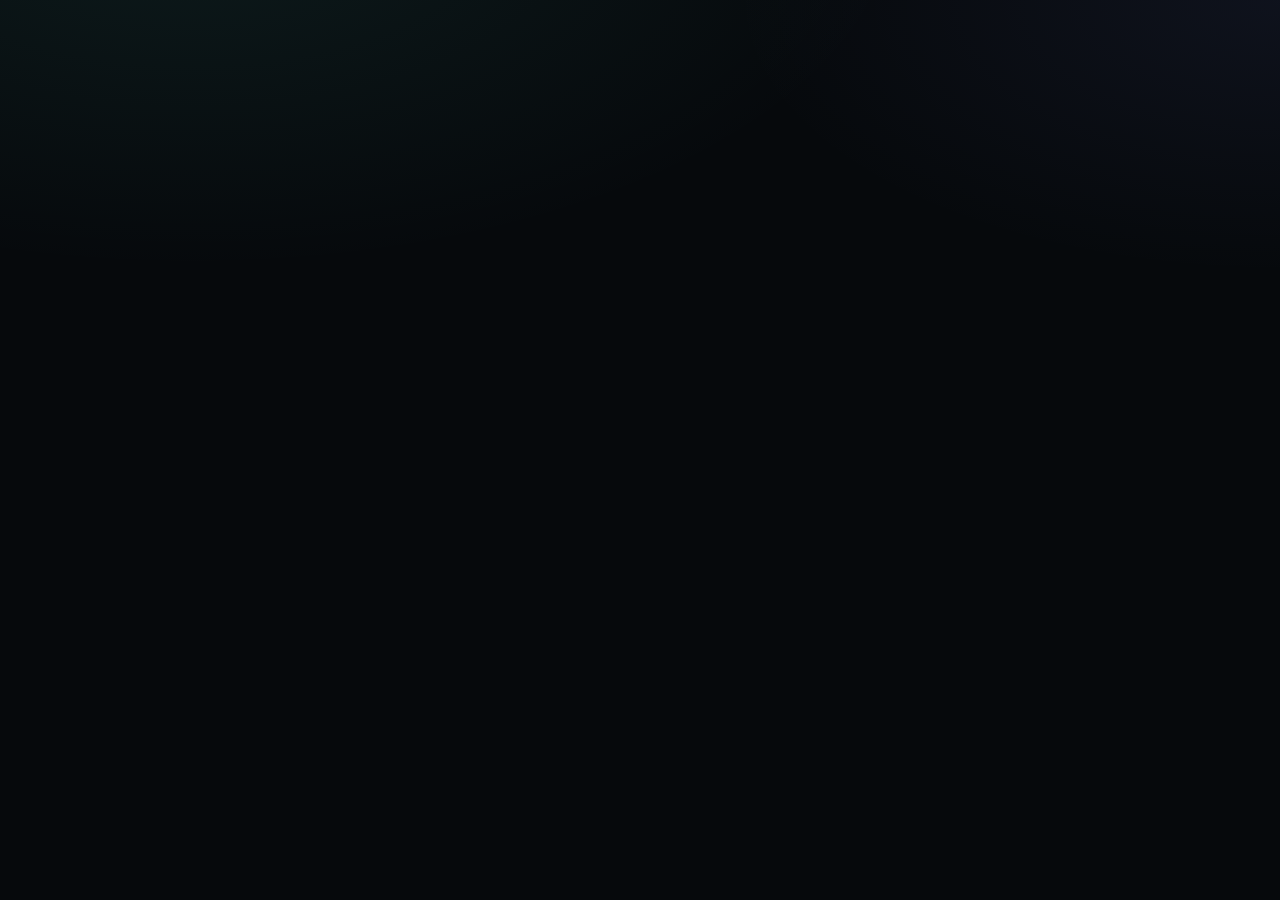
==== commit 5535ab03: "Add visible authenticator input, refresh control and app version" ====
--- a/index.html
+++ b/index.html
@@ -1631,10 +1631,18 @@
     el('div',{class:'brand-icon', style:'width:30px;height:30px;border-radius:8px;'},[]),
     el('div',{},[
       el('div',{style:'font-weight:700; font-size:14px;'},[meta.vaultName]),
-      el('div',{style:'font-size:10.5px; color:var(--text-2);'},[meta.mode==='extreme' ? 'Extremer Modus' : 'Sicherer Modus'])
+      el('div',{style:'font-size:10.5px; color:var(--text-2);'},[
+        meta.mode==='extreme' ? 'Extremer Modus' : 'Sicherer Modus',
+        ' · v'+AURON_VAULT_VERSION
+      ])
     ])
   ]));
-  bar.appendChild(el('button',{class:'btn btn-icon btn-secondary', title:'Abmelden', onclick:logout, html: svgIcon('logout',17)}));
+  const actions=el('div',{style:'display:flex;gap:6px;align-items:center;'});
+  actions.appendChild(el('button',{class:'btn btn-sm btn-secondary',title:'Aktualisieren',onclick:hardRefreshVault},[
+    el('span',{html:svgIcon('refreshCw',15)}),'Aktualisieren'
+  ]));
+  actions.appendChild(el('button',{class:'btn btn-icon btn-secondary', title:'Abmelden', onclick:logout, html: svgIcon('logout',17)}));
+  bar.appendChild(actions);
   return bar;
 }
 
@@ -2716,6 +2724,19 @@
 
 /* ===== AURON VAULT FEATURE LAYER ===== */
 AV.FEATURE=AV.FEATURE||{noteFilter:'all',entryFilter:'all',lastActivity:Date.now(),activityTimer:null,clipTimer:null};
+
+/* ===== AURON VAULT APP META ===== */
+const AURON_VAULT_VERSION = '2.0.0';
+function hardRefreshVault(){
+  try{
+    if('caches' in window){
+      caches.keys().then(keys=>Promise.all(keys.map(k=>caches.delete(k)))).finally(()=>location.reload());
+      return;
+    }
+  }catch(e){}
+  location.reload();
+}
+
 function fm(){return AV.store.loadMeta()||{}}
 function applyTheme(){document.body.dataset.theme=fm().theme||'dark'}
 function vaultTrash(){if(!AV.state.session.trash)AV.state.session.trash={notes:[],entries:[]};return AV.state.session.trash}
@@ -2755,7 +2776,12 @@
 function featureVault(){
  const c=el('div',{}),entries=AV.state.session.entries||[];c.appendChild(el('div',{style:'display:flex;align-items:center;justify-content:space-between;margin:18px 0 10px;'},[el('h2',{style:'font-size:20px;'},['Gespeicherte Zugänge']),el('button',{class:'btn btn-primary btn-sm',onclick:()=>openEntryEditor(null)},[el('span',{html:svgIcon('plus',15)}),'Neu'])]));
  const search=el('input',{type:'text',placeholder:'Tresor durchsuchen …',style:'margin-bottom:8px;'});c.appendChild(search);const tools=el('div',{class:'feature-tools'});[['all','Alle'],['favorite','Favoriten'],['archive','Archiv'],['trash','Papierkorb']].forEach(x=>{const q=el('button',{class:'feature-chip'+(AV.FEATURE.entryFilter===x[0]?' active':'')},[x[1]]);q.onclick=()=>{AV.FEATURE.entryFilter=x[0];goTo('dashboard')};tools.appendChild(q)});c.appendChild(tools);const list=el('div',{});c.appendChild(list);
- function draw(){list.innerHTML='';let a=AV.FEATURE.entryFilter==='trash'?vaultTrash().entries.slice():entries.filter(e=>!e.deletedAt);if(AV.FEATURE.entryFilter==='favorite')a=a.filter(e=>e.favorite);if(AV.FEATURE.entryFilter==='archive')a=a.filter(e=>e.archived);const q=search.value.toLowerCase();a=a.filter(e=>!q||(e.title+' '+e.username+' '+e.url+' '+(e.notes||'')+' '+(e.category||'')).toLowerCase().includes(q));if(!a.length){list.appendChild(el('div',{class:'empty-state'},[el('div',{html:svgIcon('key',34)}),el('h3',{},['Keine passenden Einträge']),el('p',{},['Suche oder Filter anpassen.'])]));return}a.sort((x,y)=>(y.favorite?1:0)-(x.favorite?1:0)||x.title.localeCompare(y.title)).forEach(e=>{const card=el('div',{class:'entry-card'});card.appendChild(el('div',{class:'entry-avatar',style:'background:'+colorForId(e.id)},[initialsFor(e.title)]));card.appendChild(el('div',{style:'min-width:0;flex:1'},[el('div',{class:'entry-title'},[(e.favorite?'★ ':'')+e.title]),el('div',{class:'entry-sub'},[e.username||e.url||e.category||'Kein Benutzername']),e.totpUri?el('div',{class:'totp-box totp-small',style:'margin-top:7px'},[el('div',{class:'totp-live'},[el('div',{class:'totp-code'},['TOTP']),el('span',{style:'font-size:10px;color:var(--text-2)'},['Authenticator'])])]):null,e.archived?el('span',{class:'archive-mark'},['Archiviert']):null]));card.appendChild(el('span',{html:svgIcon('chevronRight',16)}));card.onclick=()=>AV.FEATURE.entryFilter==='trash'?openTrashEntry(e.id):openEntryDetail(e.id);list.appendChild(card)})}search.oninput=draw;draw();return c
+ function draw(){list.innerHTML='';let a=AV.FEATURE.entryFilter==='trash'?vaultTrash().entries.slice():entries.filter(e=>!e.deletedAt);if(AV.FEATURE.entryFilter==='favorite')a=a.filter(e=>e.favorite);if(AV.FEATURE.entryFilter==='archive')a=a.filter(e=>e.archived);const q=search.value.toLowerCase();a=a.filter(e=>!q||(e.title+' '+e.username+' '+e.url+' '+(e.notes||'')+' '+(e.category||'')).toLowerCase().includes(q));if(!a.length){list.appendChild(el('div',{class:'empty-state'},[el('div',{html:svgIcon('key',34)}),el('h3',{},['Keine passenden Einträge']),el('p',{},['Suche oder Filter anpassen.'])]));return}a.sort((x,y)=>(y.favorite?1:0)-(x.favorite?1:0)||x.title.localeCompare(y.title)).forEach(e=>{const card=el('div',{class:'entry-card'});card.appendChild(el('div',{class:'entry-avatar',style:'background:'+colorForId(e.id)},[initialsFor(e.title)]));card.appendChild(el('div',{style:'min-width:0;flex:1'},[el('div',{class:'entry-title'},[(e.favorite?'★ ':'')+e.title]),el('div',{class:'entry-sub'},[e.username||e.url||e.category||'Kein Benutzername']),e.totpUri?el('div',{class:'totp-box totp-small',style:'margin-top:7px'},[
+  el('div',{class:'totp-live'},[
+    el('div',{class:'totp-code'},['••••••']),
+    el('span',{style:'font-size:10px;color:var(--text-2)'},['Authenticator'])
+  ])
+]):null,e.archived?el('span',{class:'archive-mark'},['Archiviert']):null]));card.appendChild(el('span',{html:svgIcon('chevronRight',16)}));card.onclick=()=>AV.FEATURE.entryFilter==='trash'?openTrashEntry(e.id):openEntryDetail(e.id);list.appendChild(card)})}search.oninput=draw;draw();return c
 }
 function openTrashEntry(id){const e=vaultTrash().entries.find(x=>x.id===id);if(!e)return;const o=el('div',{class:'overlay'}),s=el('div',{class:'sheet'});s.appendChild(el('h3',{style:'font-size:18px;margin-bottom:8px'},[e.title]));const r=el('div',{class:'btn-row'});r.appendChild(el('button',{class:'btn btn-primary',onclick:async()=>{delete e.deletedAt;AV.state.session.entries.push(e);vaultTrash().entries=vaultTrash().entries.filter(x=>x.id!==id);await persistVault();o.remove();goTo('dashboard')}},['Wiederherstellen']));r.appendChild(el('button',{class:'btn btn-danger-outline',onclick:async()=>{if(!confirm('Endgültig löschen?'))return;vaultTrash().entries=vaultTrash().entries.filter(x=>x.id!==id);await persistVault();o.remove();goTo('dashboard')}},['Endgültig löschen']));s.appendChild(r);o.appendChild(s);document.body.appendChild(o)}
 function featureNotes(){
@@ -2775,18 +2801,144 @@
  o.appendChild(s);o.addEventListener('click',e=>{if(e.target===o)o.remove()});document.body.appendChild(o);setTimeout(()=>title.focus(),50)
 }
 function openEntryEditor(entryId){
- const e=entryId?(AV.state.session.entries||[]).find(x=>x.id===entryId):null,o=el('div',{class:'overlay'}),s=el('div',{class:'sheet'});s.appendChild(el('div',{style:'display:flex;justify-content:space-between;align-items:center;margin-bottom:14px'},[el('h3',{style:'font-size:17px'},[e?'Eintrag bearbeiten':'Neuer Eintrag']),el('button',{class:'btn btn-icon btn-secondary',html:svgIcon('x',16),onclick:()=>o.remove()})]));
- const title=el('input',{type:'text',placeholder:'Titel',value:e?.title||''}),user=el('input',{type:'text',placeholder:'Benutzername / E-Mail',value:e?.username||''}),pw=el('input',{type:'password',placeholder:'Passwort',value:e?.password||''}),url=el('input',{type:'text',placeholder:'Website',value:e?.url||''}),cat=el('input',{type:'text',placeholder:'Kategorie',value:e?.category||''}),notes=el('textarea',{rows:'3',placeholder:'Notizen',style:'width:100%;background:var(--bg-3);border:1px solid var(--line);color:var(--text-0);border-radius:10px;padding:12px'});notes.value=e?.notes||'';const fav=el('input',{type:'checkbox'}),arch=el('input',{type:'checkbox'});fav.checked=!!e?.favorite;arch.checked=!!e?.archived;const custom=el('textarea',{rows:'3',placeholder:'Eigene Felder: Name = Wert',style:'width:100%;background:var(--bg-3);border:1px solid var(--line);color:var(--text-0);border-radius:10px;padding:12px'});custom.value=Object.entries(e?.customFields||{}).map(x=>x[0]+' = '+x[1]).join('\\n');
- [[title,'Titel'],[user,'Benutzername / E-Mail'],[cat,'Kategorie'],[pw,'Passwort'],[url,'Website']].forEach(x=>s.appendChild(el('div',{class:'field'},[el('label',{},[x[1]]),x[0]])));const gen=el('button',{class:'btn btn-secondary btn-sm',style:'margin-top:-7px;margin-bottom:10px'},[el('span',{html:svgIcon('dice',14)}),' Generieren']);gen.onclick=()=>{pw.value=AV.gen.entryPassword(20);pw.type='text'};s.appendChild(gen);s.appendChild(el('div',{class:'field'},[el('label',{},['Notizen']),notes]));s.appendChild(el('div',{class:'field'},[el('label',{},['Eigene Felder']),custom]));s.appendChild(el('label',{style:'display:flex;gap:8px;margin:5px 0'},[fav,' Favorit']));s.appendChild(el('label',{style:'display:flex;gap:8px;margin:5px 0 14px'},[arch,' Archiviert']));
- const save=el('button',{class:'btn btn-primary'},[e?'Speichern':'Hinzufügen']);save.onclick=async()=>{if(!title.value.trim()||!pw.value){toast('Titel und Passwort erforderlich','danger');return}const cf={};custom.value.split('\\n').forEach(line=>{const p=line.indexOf('=');if(p>0)cf[line.slice(0,p).trim()]=line.slice(p+1).trim()});const obj={id:e?.id||crypto.randomUUID(),title:title.value.trim(),username:user.value.trim(),password:pw.value,url:url.value.trim(),category:cat.value.trim(),notes:notes.value.trim(),favorite:fav.checked,archived:arch.checked,customFields:cf,createdAt:e?.createdAt||Date.now(),updatedAt:Date.now()};if(e)Object.assign(e,obj);else AV.state.session.entries.push(obj);await persistVault();o.remove();goTo('dashboard');toast(e?'Eintrag aktualisiert':'Eintrag gespeichert','ok')};s.appendChild(save);
- if(e){const row=el('div',{class:'btn-row',style:'margin-top:10px'});row.appendChild(el('button',{class:'btn btn-secondary',onclick:async()=>{const cp={...e,id:crypto.randomUUID(),title:e.title+' (Kopie)',createdAt:Date.now(),updatedAt:Date.now()};AV.state.session.entries.push(cp);await persistVault();o.remove();goTo('dashboard');toast('Eintrag dupliziert','ok')}},['Duplizieren']));row.appendChild(el('button',{class:'btn btn-danger-outline',onclick:async()=>{if(!confirm('In Papierkorb verschieben?'))return;softEntry(e);await persistVault();o.remove();goTo('dashboard');toast('In Papierkorb verschoben')}},['Papierkorb']));s.appendChild(row)}
- o.appendChild(s);o.addEventListener('click',x=>{if(x.target===o)o.remove()});document.body.appendChild(o);setTimeout(()=>title.focus(),50)
+ const e=entryId?(AV.state.session.entries||[]).find(x=>x.id===entryId):null,o=el('div',{class:'overlay'}),s=el('div',{class:'sheet'});
+ s.appendChild(el('div',{style:'display:flex;justify-content:space-between;align-items:center;margin-bottom:14px'},[
+   el('h3',{style:'font-size:17px'},[e?'Eintrag bearbeiten':'Neuer Eintrag']),
+   el('button',{class:'btn btn-icon btn-secondary',html:svgIcon('x',16),onclick:()=>o.remove()})
+ ]));
+
+ const title=el('input',{type:'text',placeholder:'Titel',value:e?.title||''});
+ const user=el('input',{type:'text',placeholder:'Benutzername / E-Mail',value:e?.username||''});
+ const pw=el('input',{type:'password',placeholder:'Passwort',value:e?.password||''});
+ const url=el('input',{type:'text',placeholder:'Website',value:e?.url||''});
+ const cat=el('input',{type:'text',placeholder:'Kategorie',value:e?.category||''});
+ const notes=el('textarea',{rows:'3',placeholder:'Notizen',style:'width:100%;background:var(--bg-3);border:1px solid var(--line);color:var(--text-0);border-radius:10px;padding:12px'});
+ notes.value=e?.notes||'';
+
+ const totpInput=el('input',{type:'text',class:'input-mono',placeholder:'otpauth://totp/... hier einfügen',value:e?.totpUri||''});
+ const totpBox=el('div',{class:'totp-box',style:'display:none'});
+ let totpTimer=null;
+
+ function renderTotp(){
+   if(totpTimer){clearInterval(totpTimer);totpTimer=null;}
+   totpBox.innerHTML='';
+   const raw=totpInput.value.trim();
+   if(!raw){totpBox.style.display='none';return;}
+   try{
+     const cfg=AuronTOTP.parse(raw);
+     totpBox.style.display='block';
+     const wrap=el('div',{class:'totp-live'});
+     const code=el('div',{class:'totp-code'},['------']);
+     const ring=el('div',{class:'totp-ring'});
+     const C=2*Math.PI*14;
+     ring.innerHTML='<svg viewBox="0 0 32 32"><circle class="track" cx="16" cy="16" r="14"></circle><circle class="progress" cx="16" cy="16" r="14" stroke-dasharray="'+C+'"></circle></svg><span>--</span>';
+     wrap.append(code,ring,el('div',{style:'font-size:11px;color:var(--text-2)'},[cfg.issuer||cfg.label||'Authenticator']));
+     totpBox.appendChild(wrap);
+     const progress=ring.querySelector('.progress'),counter=ring.querySelector('span');
+     async function tick(){
+       const now=Date.now(), left=cfg.period-(now/1000%cfg.period), bucket=Math.floor(now/1000/cfg.period);
+       counter.textContent=Math.ceil(left);
+       progress.style.strokeDashoffset=C*(1-left/cfg.period);
+       if(code.dataset.bucket!==String(bucket)){
+         code.dataset.bucket=String(bucket);
+         try{code.textContent=await AuronTOTP.code(raw,now)}catch(e){code.textContent='------'}
+       }
+     }
+     tick();totpTimer=setInterval(tick,250);
+   }catch(err){
+     totpBox.style.display='block';
+     totpBox.appendChild(el('div',{class:'alert alert-danger'},['Ungültiger Authenticator-Eintrag: '+err.message]));
+   }
+ }
+ totpInput.addEventListener('input',renderTotp);
+
+ const fav=el('input',{type:'checkbox'}),arch=el('input',{type:'checkbox'});
+ fav.checked=!!e?.favorite;arch.checked=!!e?.archived;
+ const custom=el('textarea',{rows:'3',placeholder:'Eigene Felder: Name = Wert',style:'width:100%;background:var(--bg-3);border:1px solid var(--line);color:var(--text-0);border-radius:10px;padding:12px'});
+ custom.value=Object.entries(e?.customFields||{}).map(x=>x[0]+' = '+x[1]).join('\\n');
+
+ [[title,'Titel'],[user,'Benutzername / E-Mail'],[cat,'Kategorie'],[pw,'Passwort'],[url,'Website']].forEach(x=>s.appendChild(el('div',{class:'field'},[el('label',{},[x[1]]),x[0]])));
+ const gen=el('button',{class:'btn btn-secondary btn-sm',style:'margin-top:-7px;margin-bottom:10px'},[el('span',{html:svgIcon('dice',14)}),' Generieren']);
+ gen.onclick=()=>{pw.value=AV.gen.entryPassword(20);pw.type='text'};
+ s.appendChild(gen);
+
+ s.appendChild(el('div',{class:'field'},[
+   el('label',{},['Authenticator / TOTP']),
+   totpInput,
+   el('div',{class:'hint'},['Hier den vollständigen otpauth://totp/... Eintrag aus deinem Authenticator einfügen. Der aktuelle 6-/8-stellige Code wird lokal berechnet und automatisch aktualisiert.']),
+   totpBox
+ ]));
+ renderTotp();
+
+ s.appendChild(el('div',{class:'field'},[el('label',{},['Notizen']),notes]));
+ s.appendChild(el('div',{class:'field'},[el('label',{},['Eigene Felder']),custom]));
+ s.appendChild(el('label',{style:'display:flex;gap:8px;margin:5px 0'},[fav,' Favorit']));
+ s.appendChild(el('label',{style:'display:flex;gap:8px;margin:5px 0 14px'},[arch,' Archiviert']));
+
+ const row=el('div',{class:'btn-row',style:'margin-top:6px'});
+ const save=el('button',{class:'btn btn-primary'},[e?'Speichern':'Hinzufügen']);
+ save.onclick=async()=>{
+   if(!title.value.trim()||(!pw.value&&!totpInput.value.trim())){toast('Titel und Passwort oder Authenticator erforderlich','danger');return}
+   if(totpInput.value.trim()){try{AuronTOTP.parse(totpInput.value)}catch(err){toast(err.message,'danger');return}}
+   const cf={};custom.value.split('\\n').forEach(line=>{const p=line.indexOf('=');if(p>0)cf[line.slice(0,p).trim()]=line.slice(p+1).trim()});
+   const obj={id:e?.id||crypto.randomUUID(),title:title.value.trim(),username:user.value.trim(),password:pw.value,url:url.value.trim(),category:cat.value.trim(),notes:notes.value.trim(),totpUri:totpInput.value.trim(),favorite:fav.checked,archived:arch.checked,customFields:cf,createdAt:e?.createdAt||Date.now(),updatedAt:Date.now()};
+   if(e)Object.assign(e,obj);else AV.state.session.entries.push(obj);
+   await persistVault();if(totpTimer)clearInterval(totpTimer);o.remove();goTo('dashboard');toast(e?'Eintrag aktualisiert':'Eintrag gespeichert','ok');
+ };
+ row.appendChild(save);s.appendChild(row);
+
+ if(e){
+   const row2=el('div',{class:'btn-row',style:'margin-top:10px'});
+   row2.appendChild(el('button',{class:'btn btn-secondary',onclick:async()=>{const cp={...e,id:crypto.randomUUID(),title:e.title+' (Kopie)',createdAt:Date.now(),updatedAt:Date.now()};AV.state.session.entries.push(cp);await persistVault();if(totpTimer)clearInterval(totpTimer);o.remove();goTo('dashboard');toast('Eintrag dupliziert','ok')}},['Duplizieren']));
+   row2.appendChild(el('button',{class:'btn btn-danger-outline',onclick:async()=>{if(!confirm('In Papierkorb verschieben?'))return;softEntry(e);await persistVault();if(totpTimer)clearInterval(totpTimer);o.remove();goTo('dashboard');toast('In Papierkorb verschoben')}},[el('span',{html:svgIcon('trash',14)}),'Papierkorb']));
+   s.appendChild(row2);
+ }
+ o.appendChild(s);
+ o.addEventListener('click',x=>{if(x.target===o){if(totpTimer)clearInterval(totpTimer);o.remove()}});
+ document.body.appendChild(o);
+ setTimeout(()=>title.focus(),50);
 }
 function openEntryDetail(entryId){
- const e=(AV.state.session.entries||[]).find(x=>x.id===entryId);if(!e)return;const o=el('div',{class:'overlay'}),s=el('div',{class:'sheet'});s.appendChild(el('div',{style:'display:flex;justify-content:space-between;align-items:center'},[el('div',{},[el('h3',{style:'font-size:17px'},[e.title]),el('div',{style:'font-size:11px;color:var(--text-2)'},[(e.category||'Ohne Kategorie')+(e.favorite?' · ★ Favorit':'')])]),el('button',{class:'btn btn-icon btn-secondary',html:svgIcon('x',16),onclick:()=>o.remove()})]));
- function rr(label,v,mask){const r=el('div',{class:'panel',style:'margin-top:10px'}),vr=el('div',{style:'display:flex;justify-content:space-between;gap:8px;align-items:center'}),sp=el('div',{class:'mono',style:'font-size:14px;word-break:break-all'},[mask?'••••••••••••':(v||'—')]);r.appendChild(el('div',{style:'font-size:10px;color:var(--text-2);text-transform:uppercase;margin-bottom:6px'},[label]));vr.appendChild(sp);if(v){const b=el('button',{class:'btn btn-icon btn-secondary',style:'width:32px;height:32px',html:svgIcon('copy',15)});b.onclick=()=>secureCopy(v,label);vr.appendChild(b)}r.appendChild(vr);return r}
- s.appendChild(rr('Benutzername',e.username));s.appendChild(rr('Passwort',e.password,true));if(e.url)s.appendChild(rr('Website',e.url));if(e.notes)s.appendChild(rr('Notizen',e.notes));Object.entries(e.customFields||{}).forEach(x=>s.appendChild(rr(x[0],x[1])));
- const r=el('div',{class:'btn-row',style:'margin-top:12px'});r.appendChild(el('button',{class:'btn btn-secondary',onclick:()=>{o.remove();openEntryEditor(e.id)}},['Bearbeiten']));r.appendChild(el('button',{class:'btn btn-secondary',onclick:async()=>{e.favorite=!e.favorite;await persistVault();o.remove();goTo('dashboard')}},[e.favorite?'★ Favorit':'☆ Favorit']));s.appendChild(r);o.appendChild(s);o.addEventListener('click',x=>{if(x.target===o)o.remove()});document.body.appendChild(o)
+ const e=(AV.state.session.entries||[]).find(x=>x.id===entryId);if(!e)return;
+ const o=el('div',{class:'overlay'}),s=el('div',{class:'sheet'}),totpTimer={id:null};
+ s.appendChild(el('div',{style:'display:flex;justify-content:space-between;align-items:center'},[
+   el('div',{},[el('h3',{style:'font-size:17px'},[e.title]),el('div',{style:'font-size:11px;color:var(--text-2)'},[(e.category||'Ohne Kategorie')+(e.favorite?' · ★ Favorit':'')])]),
+   el('button',{class:'btn btn-icon btn-secondary',html:svgIcon('x',16),onclick:()=>{if(totpTimer.id)clearInterval(totpTimer.id);o.remove()}})
+ ]));
+
+ function rr(label,v,mask){
+   const r=el('div',{class:'panel',style:'margin-top:10px'}),vr=el('div',{style:'display:flex;justify-content:space-between;gap:8px;align-items:center'}),sp=el('div',{class:'mono',style:'font-size:14px;word-break:break-all'},[mask?'••••••••••••':(v||'—')]);
+   r.appendChild(el('div',{style:'font-size:10px;color:var(--text-2);text-transform:uppercase;margin-bottom:6px'},[label]));
+   vr.appendChild(sp);if(v){const b=el('button',{class:'btn btn-icon btn-secondary',style:'width:32px;height:32px',html:svgIcon('copy',15)});b.onclick=()=>secureCopy(v,label);vr.appendChild(b)}r.appendChild(vr);return r;
+ }
+ s.appendChild(rr('Benutzername',e.username));if(e.password)s.appendChild(rr('Passwort',e.password,true));if(e.url)s.appendChild(rr('Website',e.url));if(e.notes)s.appendChild(rr('Notizen',e.notes));Object.entries(e.customFields||{}).forEach(x=>s.appendChild(rr(x[0],x[1])));
+
+ if(e.totpUri){
+   const box=el('div',{class:'totp-box',style:'margin-top:12px'});
+   try{
+     const cfg=AuronTOTP.parse(e.totpUri);
+     const wrap=el('div',{class:'totp-live'});
+     const code=el('div',{class:'totp-code'},['------']);
+     const ring=el('div',{class:'totp-ring'});
+     const copy=el('button',{class:'btn btn-secondary btn-sm',style:'margin-left:auto;width:auto'},[el('span',{html:svgIcon('copy',14)}),'Code kopieren']);
+     const C=2*Math.PI*14;
+     ring.innerHTML='<svg viewBox="0 0 32 32"><circle class="track" cx="16" cy="16" r="14"></circle><circle class="progress" cx="16" cy="16" r="14" stroke-dasharray="'+C+'"></circle></svg><span>--</span>';
+     wrap.append(code,ring);
+     box.appendChild(el('div',{style:'font-size:10px;color:var(--text-2);text-transform:uppercase;margin-bottom:6px'},['Aktueller Authenticator-Code']));
+     const row=el('div',{style:'display:flex;align-items:center;gap:10px'},[wrap,copy]);box.appendChild(row);s.appendChild(box);
+     const progress=ring.querySelector('.progress'),counter=ring.querySelector('span');
+     copy.onclick=()=>secureCopy(code.textContent,'Authenticator-Code');
+     async function tick(){const now=Date.now(),left=cfg.period-(now/1000%cfg.period),bucket=Math.floor(now/1000/cfg.period);counter.textContent=Math.ceil(left);progress.style.strokeDashoffset=C*(1-left/cfg.period);if(code.dataset.bucket!==String(bucket)){code.dataset.bucket=String(bucket);try{code.textContent=await AuronTOTP.code(e.totpUri,now)}catch(err){code.textContent='------'}}}
+     tick();totpTimer.id=setInterval(tick,250);
+   }catch(err){s.appendChild(el('div',{class:'alert alert-danger',style:'margin-top:10px'},['Authenticator-Eintrag ungültig: '+err.message]))}
+ }
+
+ const r=el('div',{class:'btn-row',style:'margin-top:12px'});
+ r.appendChild(el('button',{class:'btn btn-secondary',onclick:()=>{if(totpTimer.id)clearInterval(totpTimer.id);o.remove();openEntryEditor(e.id)}},['Bearbeiten']));
+ r.appendChild(el('button',{class:'btn btn-secondary',onclick:async()=>{e.favorite=!e.favorite;await persistVault();if(totpTimer.id)clearInterval(totpTimer.id);o.remove();goTo('dashboard')}},[e.favorite?'★ Favorit':'☆ Favorit']));
+ s.appendChild(r);o.appendChild(s);
+ o.addEventListener('click',x=>{if(x.target===o){if(totpTimer.id)clearInterval(totpTimer.id);o.remove()}});
+ document.body.appendChild(o);
 }
 function featureDashboard(){if(!AV.state.session.unlocked){AV.state.route='login';return AV.views.login()}const w=el('div',{style:'display:flex;flex-direction:column;flex:1;min-height:100vh'});w.appendChild(topBar());const sc=el('div',{class:'main-scroll'});sc.appendChild(AV.state.ui.activeTab==='vault'?featureVault():(AV.state.ui.activeTab==='notes'?featureNotes():featureSettings()));w.appendChild(sc);w.appendChild(tabBar());return w}
 AV.views.dashboard=featureDashboard;applyTheme();armAutoLock();
@@ -2801,7 +2953,8 @@
 render();
 if('serviceWorker' in navigator){window.addEventListener('load',()=>navigator.serviceWorker.register('./sw.js').catch(()=>{}));}
 </script>
-<script src="./totp.js?v=1"></script>\n<script src="./emergency.js?v=6"></script>
+<script src="./totp.js?v=2"></script>
+<script src="./emergency.js?v=6"></script>
 <script>
 </script>
 
